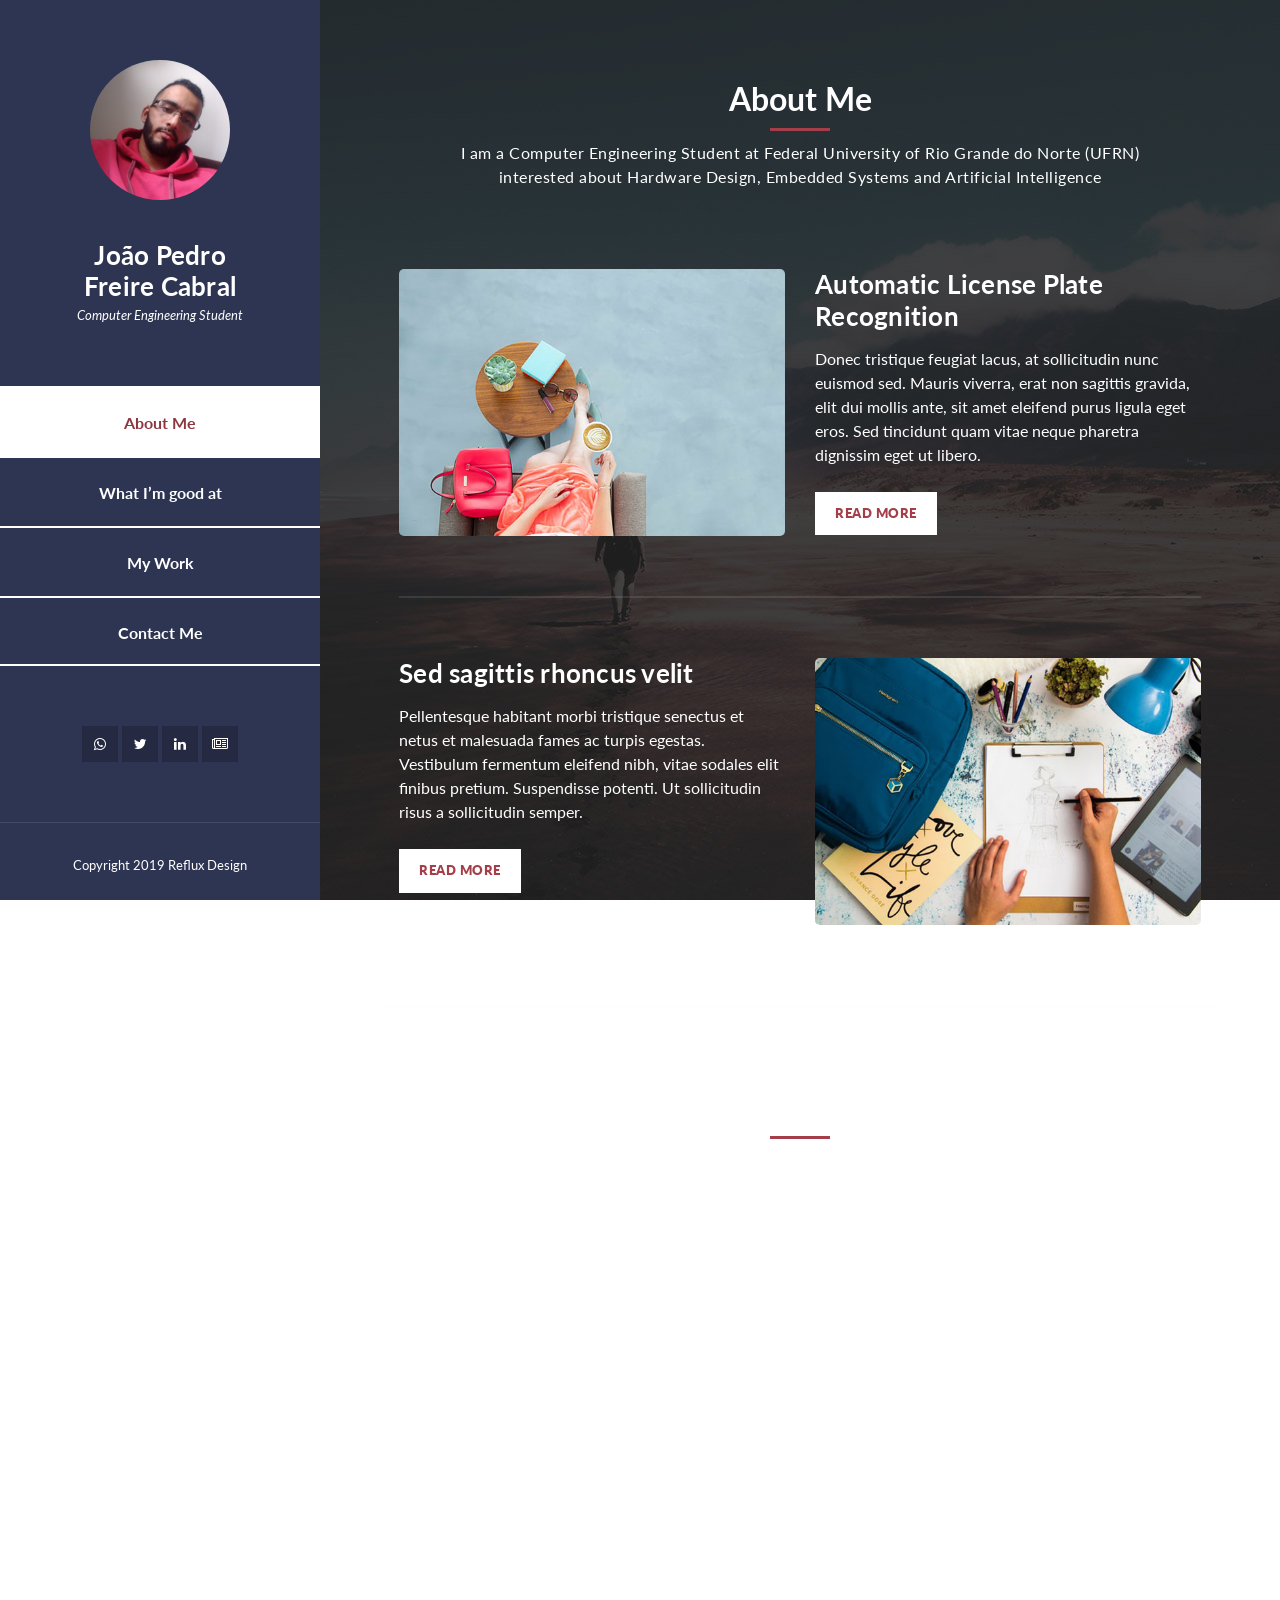
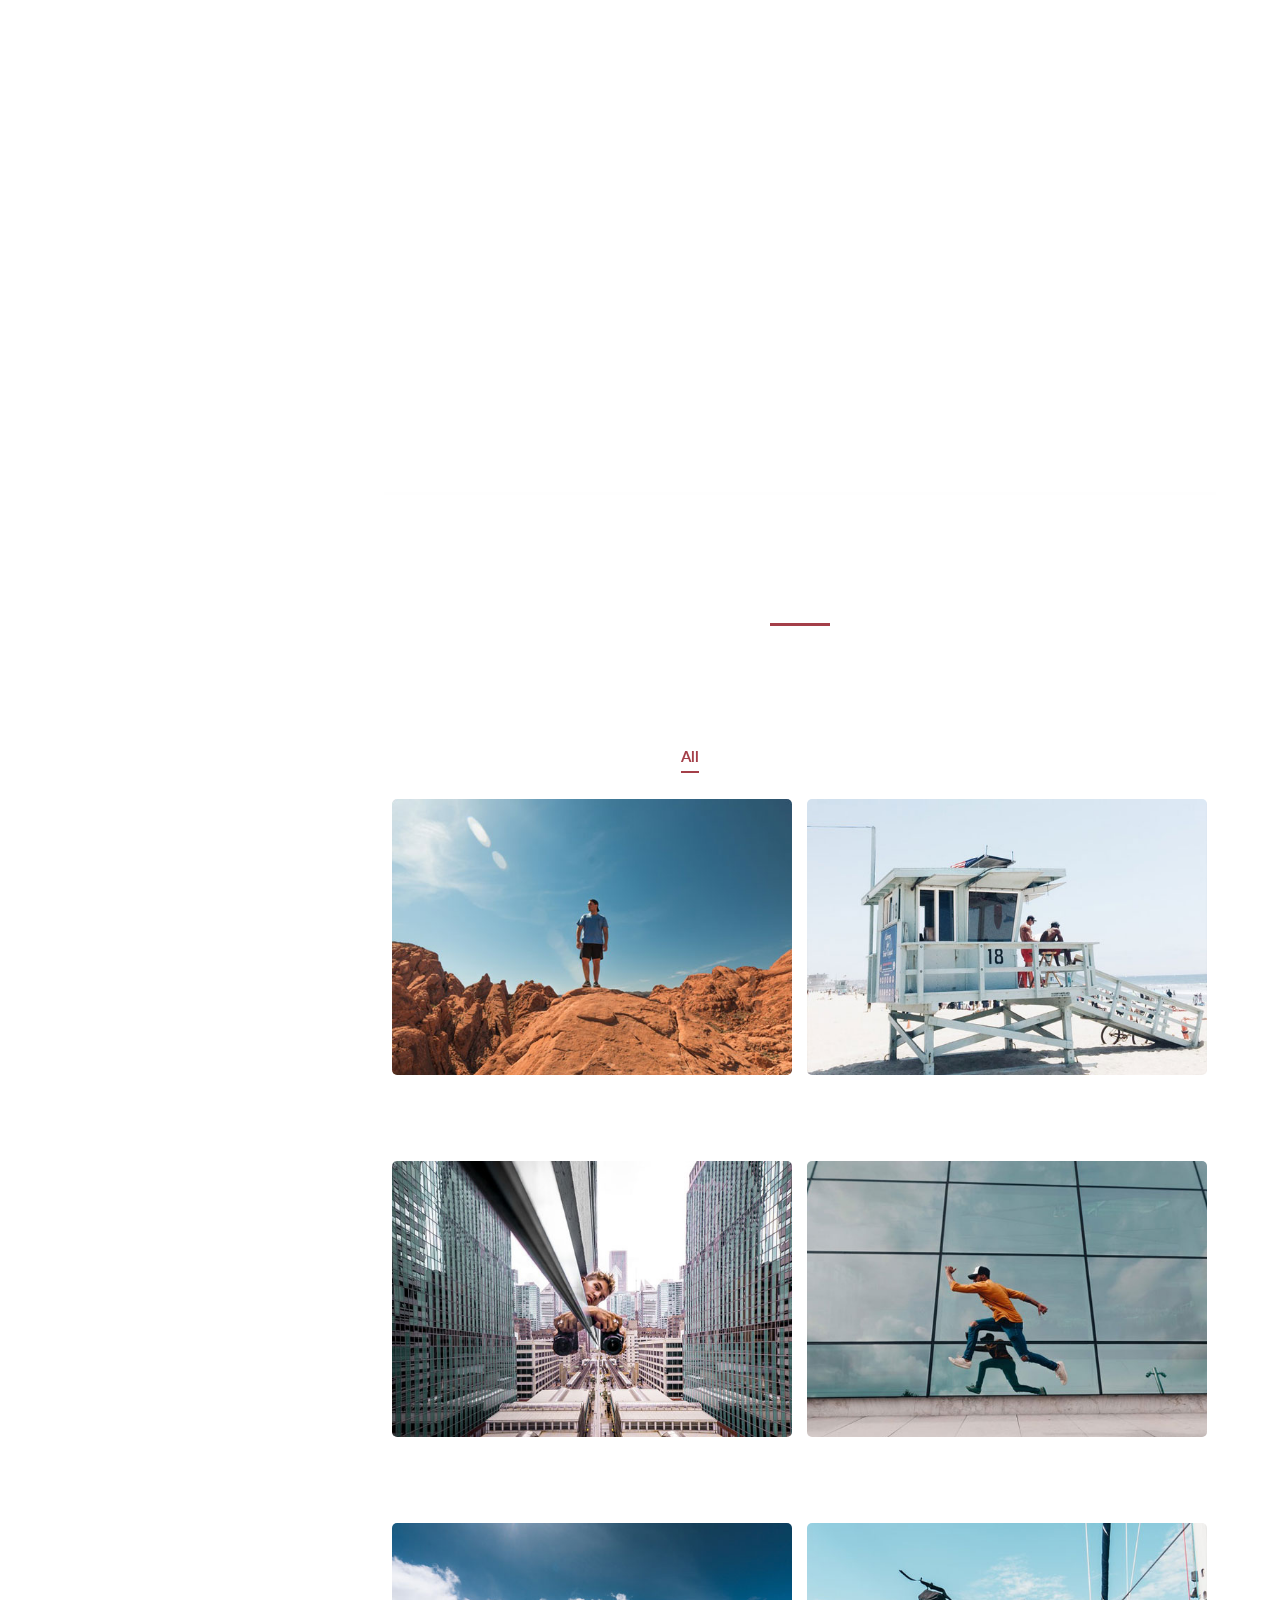
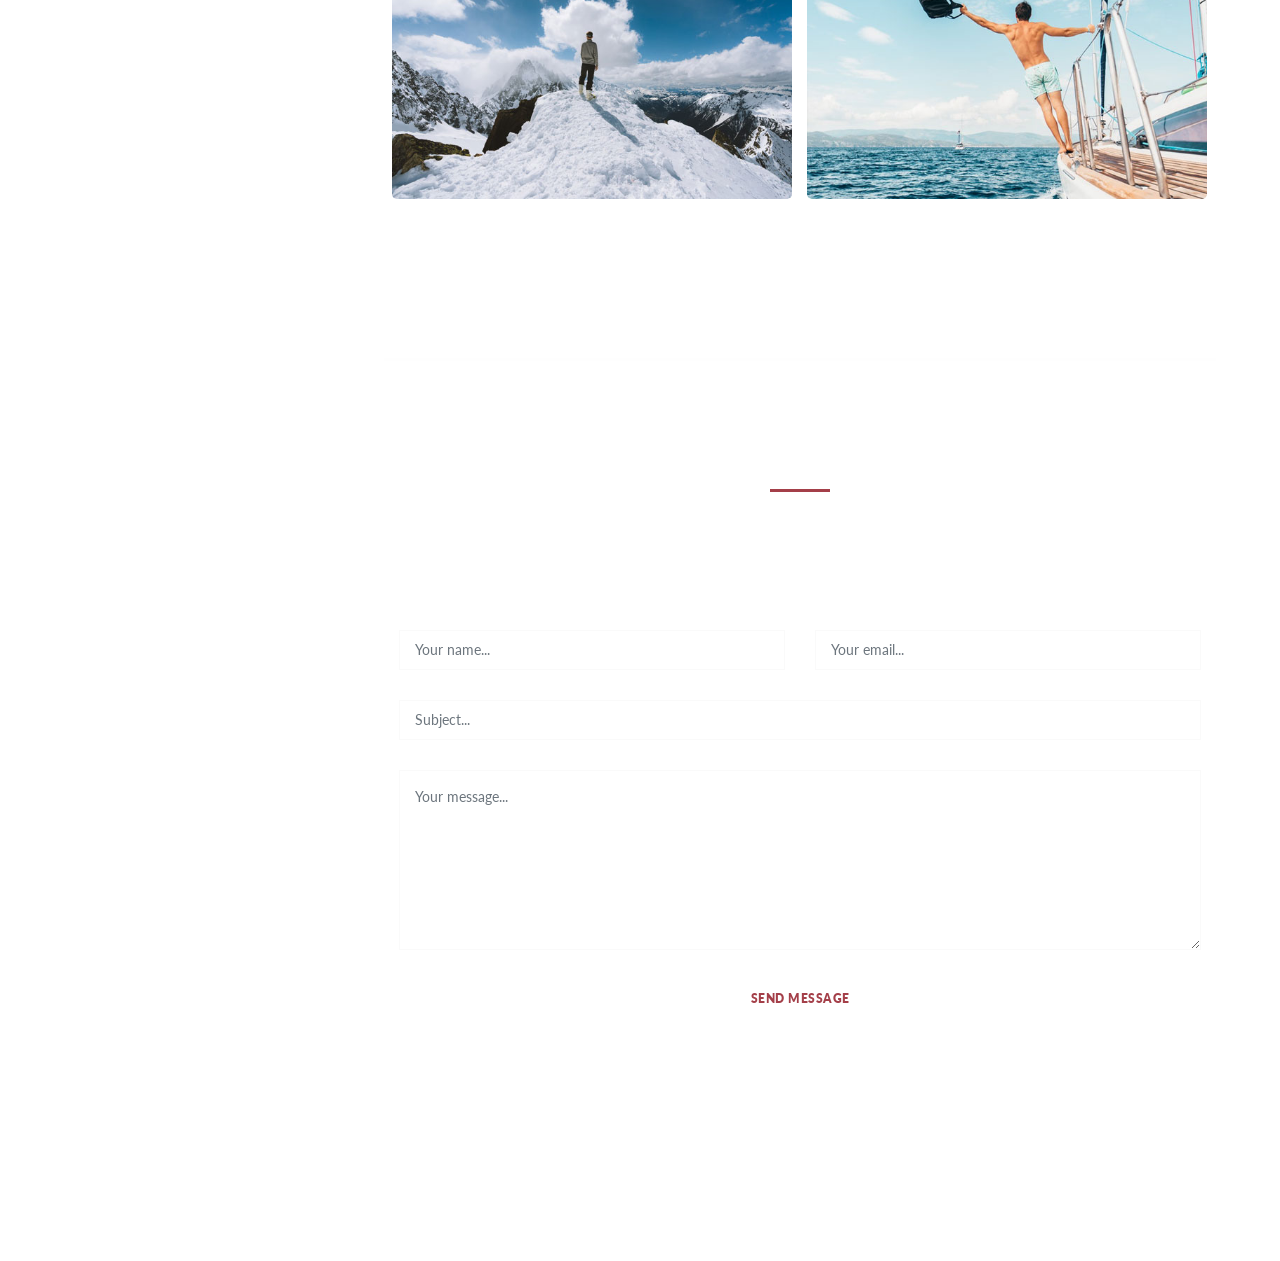
==== index.html @ 5910ac39 "delete an icon" ====
<!DOCTYPE html>
<html lang="en">
  <head>
    <meta charset="utf-8" />
    <meta
      name="viewport"
      content="width=device-width, initial-scale=1, shrink-to-fit=no"
    />
    <meta name="description" content="" />
    <meta name="author" content="" />
    <link
      href="https://fonts.googleapis.com/css?family=Lato:100,300,400,700,900"
      rel="stylesheet"
    />

    <title>Joao Pedro Freire Cabral</title>

<!--
Reflux Template
https://templatemo.com/tm-531-reflux
-->
    <!-- Bootstrap core CSS -->
    <link href="vendor/bootstrap/css/bootstrap.min.css" rel="stylesheet" />

    <!-- Additional CSS Files -->
    <link rel="stylesheet" href="assets/css/fontawesome.css" />
    <link rel="stylesheet" href="assets/css/templatemo-style.css" />
    <link rel="stylesheet" href="assets/css/owl.css" />
    <link rel="stylesheet" href="assets/css/lightbox.css" />
  </head>

  <body>
    <div id="page-wraper">
      <!-- Sidebar Menu -->
      <div class="responsive-nav">
        <i class="fa fa-bars" id="menu-toggle"></i>
        <div id="menu" class="menu">
          <i class="fa fa-times" id="menu-close"></i>
          <div class="container">
            <div class="image">
              <a href="#"><img src="assets/images/photo4960853223527262319.jpg" alt="" /></a>
            </div>
            <div class="author-content">
              <h4>João Pedro</h4>
              <h4>Freire Cabral</h4>
              <span>Computer Engineering Student</span>
            </div>
            <nav class="main-nav" role="navigation">
              <ul class="main-menu">
                <li><a href="#section1">About Me</a></li>
                <li><a href="#section2">What I’m good at</a></li>
                <li><a href="#section3">My Work</a></li>
                <li><a href="#section4">Contact Me</a></li>
              </ul>
            </nav>
            <div class="social-network">
              <ul class="soial-icons">
                <li>
                  <a href="https://wa.me/+5584987887871"><i class="fa fa-whatsapp" aria-hidden="true"></i></a>
                </li>
                <li>
                  <a href="#"><i class="fa fa-twitter"></i></a>
                </li>
                <li>
                  <a href="https://www.linkedin.com/in/jpfcabral/"><i class="fa fa-linkedin"></i></a>
                </li>
                <li>
                  <a href="#"><i class="fa fa-newspaper-o" aria-hidden="true"></i></a>
                </li>
              </ul>
            </div>
            <div class="copyright-text">
              <p>Copyright 2019 Reflux Design</p>
            </div>
          </div>
        </div>
      </div>

      <section class="section about-me" data-section="section1">
        <div class="container">
          <div class="section-heading">
            <h2>About Me</h2>
            <div class="line-dec"></div>
            <span
            >I am a Computer Engineering Student at Federal University of Rio Grande do Norte (UFRN) interested about Hardware Design,
            Embedded Systems and Artificial Intelligence</span
            >
          </div>
          <div class="left-image-post">
            <div class="row">
              <div class="col-md-6">
                <div class="left-image">
                  <img src="assets/images/left-image.jpg" alt="" />
                </div>
              </div>
              <div class="col-md-6">
                <div class="right-text">
                  <h4>Automatic License Plate Recognition</h4>
                  <p>
                    Donec tristique feugiat lacus, at sollicitudin nunc euismod
                    sed. Mauris viverra, erat non sagittis gravida, elit dui
                    mollis ante, sit amet eleifend purus ligula eget eros. Sed
                    tincidunt quam vitae neque pharetra dignissim eget ut
                    libero.
                  </p>
                  <div class="white-button">
                    <a href="#">Read More</a>
                  </div>
                </div>
              </div>
            </div>
          </div>
          <div class="right-image-post">
            <div class="row">
              <div class="col-md-6">
                <div class="left-text">
                  <h4>Sed sagittis rhoncus velit</h4>
                  <p>
                    Pellentesque habitant morbi tristique senectus et netus et
                    malesuada fames ac turpis egestas. Vestibulum fermentum
                    eleifend nibh, vitae sodales elit finibus pretium.
                    Suspendisse potenti. Ut sollicitudin risus a sollicitudin
                    semper.
                  </p>
                  <div class="white-button">
                    <a href="#">Read More</a>
                  </div>
                </div>
              </div>
              <div class="col-md-6">
                <div class="right-image">
                  <img src="assets/images/right-image.jpg" alt="" />
                </div>
              </div>
            </div>
          </div>
        </div>
      </section>

      <section class="section my-services" data-section="section2">
        <div class="container">
          <div class="section-heading">
            <h2>What I’m good at?</h2>
            <div class="line-dec"></div>
            <span
              >Curabitur leo felis, rutrum vitae varius eu, malesuada a tortor.
              Vestibulum congue leo et tellus aliquam, eu viverra nulla semper.
              Nullam eu faucibus diam. Donec eget massa ante.</span
            >
          </div>
          <div class="row">
            <div class="col-md-6">
              <div class="service-item">
                <div class="first-service-icon service-icon"></div>
                <h4>HTML5 &amp; CSS3</h4>
                <p>
                  Phasellus non convallis dolor. Integer tempor hendrerit arcu
                  at bibendum. Sed ac ante non metus vehicula congue quis eget
                  eros.
                </p>
              </div>
            </div>
            <div class="col-md-6">
              <div class="service-item">
                <div class="second-service-icon service-icon"></div>
                <h4>Creative Ideas</h4>
                <p>
                  Proin lacus massa, eleifend sed fermentum in, dignissim vel
                  metus. Nunc accumsan leo nec felis porttitor, ultricies
                  faucibus purus mollis.
                </p>
              </div>
            </div>
            <div class="col-md-6">
              <div class="service-item">
                <div class="third-service-icon service-icon"></div>
                <h4>Easy Customize</h4>
                <p>
                  Integer suscipit condimentum aliquet. Nam quis risus metus.
                  Nullam faucibus quam eget arcu pretium tincidunt. Nam libero
                  dui.
                </p>
              </div>
            </div>
            <div class="col-md-6">
              <div class="service-item">
                <div class="fourth-service-icon service-icon"></div>
                <h4>Admin Dashboard</h4>
                <p>
                  Vivamus et dui a massa venenatis fringilla. Proin lacus massa,
                  eleifend sed fermentum in, dignissim vel metus. Nunc accumsan
                  leo nec felis porttitor.
                </p>
              </div>
            </div>
          </div>
        </div>
      </section>

      <section class="section my-work" data-section="section3">
        <div class="container">
          <div class="section-heading">
            <h2>My Work</h2>
            <div class="line-dec"></div>
            <span
              >Aenean sollicitudin ex mauris, lobortis lobortis diam euismod sit
              amet. Duis ac elit vulputate, lobortis arcu quis, vehicula
              mauris.</span
            >
          </div>
          <div class="row">
            <div class="isotope-wrapper">
              <form class="isotope-toolbar">
                <label
                  ><input
                    type="radio"
                    data-type="*"
                    checked=""
                    name="isotope-filter"
                  />
                  <span>all</span></label
                >
                <label
                  ><input
                    type="radio"
                    data-type="people"
                    name="isotope-filter"
                  />
                  <span>people</span></label
                >
                <label
                  ><input
                    type="radio"
                    data-type="nature"
                    name="isotope-filter"
                  />
                  <span>nature</span></label
                >
                <label
                  ><input
                    type="radio"
                    data-type="animals"
                    name="isotope-filter"
                  />
                  <span>animals</span></label
                >
              </form>
              <div class="isotope-box">
                <div class="isotope-item" data-type="nature">
                  <figure class="snip1321">
                    <img
                      src="assets/images/portfolio-01.jpg"
                      alt="sq-sample26"
                    />
                    <figcaption>
                      <a
                        href="assets/images/portfolio-01.jpg"
                        data-lightbox="image-1"
                        data-title="Caption"
                        ><i class="fa fa-search"></i
                      ></a>
                      <h4>First Title</h4>
                      <span>free to use our template</span>
                    </figcaption>
                  </figure>
                </div>

                <div class="isotope-item" data-type="people">
                  <figure class="snip1321">
                    <img
                      src="assets/images/portfolio-02.jpg"
                      alt="sq-sample26"
                    />
                    <figcaption>
                      <a
                        href="assets/images/portfolio-02.jpg"
                        data-lightbox="image-1"
                        data-title="Caption"
                        ><i class="fa fa-search"></i
                      ></a>
                      <h4>Second Title</h4>
                      <span>please tell your friends</span>
                    </figcaption>
                  </figure>
                </div>

                <div class="isotope-item" data-type="animals">
                  <figure class="snip1321">
                    <img
                      src="assets/images/portfolio-03.jpg"
                      alt="sq-sample26"
                    />
                    <figcaption>
                      <a
                        href="assets/images/portfolio-03.jpg"
                        data-lightbox="image-1"
                        data-title="Caption"
                        ><i class="fa fa-search"></i
                      ></a>
                      <h4>Item Third</h4>
                      <span>customize anything</span>
                    </figcaption>
                  </figure>
                </div>

                <div class="isotope-item" data-type="people">
                  <figure class="snip1321">
                    <img
                      src="assets/images/portfolio-04.jpg"
                      alt="sq-sample26"
                    />
                    <figcaption>
                      <a
                        href="assets/images/portfolio-04.jpg"
                        data-lightbox="image-1"
                        data-title="Caption"
                        ><i class="fa fa-search"></i
                      ></a>
                      <h4>Item Fourth</h4>
                      <span>Re-distribution not allowed</span>
                    </figcaption>
                  </figure>
                </div>

                <div class="isotope-item" data-type="nature">
                  <figure class="snip1321">
                    <img
                      src="assets/images/portfolio-05.jpg"
                      alt="sq-sample26"
                    />
                    <figcaption>
                      <a
                        href="assets/images/portfolio-05.jpg"
                        data-lightbox="image-1"
                        data-title="Caption"
                        ><i class="fa fa-search"></i
                      ></a>
                      <h4>Fifth Awesome</h4>
                      <span>Ut sollicitudin risus</span>
                    </figcaption>
                  </figure>
                </div>

                <div class="isotope-item" data-type="animals">
                  <figure class="snip1321">
                    <img
                      src="assets/images/portfolio-06.jpg"
                      alt="sq-sample26"
                    />
                    <figcaption>
                      <a
                        href="assets/images/portfolio-06.jpg"
                        data-lightbox="image-1"
                        data-title="Caption"
                        ><i class="fa fa-search"></i
                      ></a>
                      <h4>Awesome Sixth</h4>
                      <span>Donec eget massa ante</span>
                    </figcaption>
                  </figure>
                </div>
              </div>
            </div>
          </div>
        </div>
      </section>

      <section class="section contact-me" data-section="section4">
        <div class="container">
          <div class="section-heading">
            <h2>Contact Me</h2>
            <div class="line-dec"></div>
            <span
              >Fusce eget nibh nec justo interdum condimentum. Morbi justo ex,
              efficitur at ante ac, tincidunt maximus ligula. Lorem ipsum dolor
              sit amet, consectetur adipiscing elit.</span
            >
          </div>
          <div class="row">
            <div class="right-content">
              <div class="container">
                <form id="contact" action="" method="post">
                  <div class="row">
                    <div class="col-md-6">
                      <fieldset>
                        <input
                          name="name"
                          type="text"
                          class="form-control"
                          id="name"
                          placeholder="Your name..."
                          required=""
                        />
                      </fieldset>
                    </div>
                    <div class="col-md-6">
                      <fieldset>
                        <input
                          name="email"
                          type="text"
                          class="form-control"
                          id="email"
                          placeholder="Your email..."
                          required=""
                        />
                      </fieldset>
                    </div>
                    <div class="col-md-12">
                      <fieldset>
                        <input
                          name="subject"
                          type="text"
                          class="form-control"
                          id="subject"
                          placeholder="Subject..."
                          required=""
                        />
                      </fieldset>
                    </div>
                    <div class="col-md-12">
                      <fieldset>
                        <textarea
                          name="message"
                          rows="6"
                          class="form-control"
                          id="message"
                          placeholder="Your message..."
                          required=""
                        ></textarea>
                      </fieldset>
                    </div>
                    <div class="col-md-12">
                      <fieldset>
                        <button type="submit" id="form-submit" class="button">
                          Send Message
                        </button>
                      </fieldset>
                    </div>
                  </div>
                </form>
              </div>
            </div>
          </div>
        </div>
      </section>
    </div>

    <!-- Scripts -->
    <!-- Bootstrap core JavaScript -->
    <script src="vendor/jquery/jquery.min.js"></script>
    <script src="vendor/bootstrap/js/bootstrap.bundle.min.js"></script>

    <script src="assets/js/isotope.min.js"></script>
    <script src="assets/js/owl-carousel.js"></script>
    <script src="assets/js/lightbox.js"></script>
    <script src="assets/js/custom.js"></script>
    <script>
      //according to loftblog tut
      $(".main-menu li:first").addClass("active");

      var showSection = function showSection(section, isAnimate) {
        var direction = section.replace(/#/, ""),
          reqSection = $(".section").filter(
            '[data-section="' + direction + '"]'
          ),
          reqSectionPos = reqSection.offset().top - 0;

        if (isAnimate) {
          $("body, html").animate(
            {
              scrollTop: reqSectionPos
            },
            800
          );
        } else {
          $("body, html").scrollTop(reqSectionPos);
        }
      };

      var checkSection = function checkSection() {
        $(".section").each(function() {
          var $this = $(this),
            topEdge = $this.offset().top - 80,
            bottomEdge = topEdge + $this.height(),
            wScroll = $(window).scrollTop();
          if (topEdge < wScroll && bottomEdge > wScroll) {
            var currentId = $this.data("section"),
              reqLink = $("a").filter("[href*=\\#" + currentId + "]");
            reqLink
              .closest("li")
              .addClass("active")
              .siblings()
              .removeClass("active");
          }
        });
      };

      $(".main-menu").on("click", "a", function(e) {
        e.preventDefault();
        showSection($(this).attr("href"), true);
      });

      $(window).scroll(function() {
        checkSection();
      });
    </script>
  </body>
</html>
---- assets/css/templatemo-style.css ----
/*

Reflux Template

https://templatemo.com/tm-531-reflux

*/

@import url(fontawesome.css);
@import url("https://fonts.googleapis.com/css?family=Lato:100,300,400,700,900");
body {
    font-family: 'Lato', sans-serif;
}

#page-wraper {
    background: url(../images/page-bg.jpg) no-repeat center center fixed;
    -webkit-background-size: cover;
    -moz-background-size: cover;
    -o-background-size: cover;
    background-size: cover;
    width: 100%;
}


/* Basic */

body {
    overflow-x: hidden;
}

input,
select,
textarea {
    outline: none;
}

a,
a:hover {
    text-decoration: none;
}

p {
    font-size: 16px;
    line-height: 24px;
    color: #fff;
}

h4 {
    font-size: 26px;
    font-weight: 700;
    color: #fff;
    letter-spacing: 0.25px;
}

img {
    width: 100%;
    overflow: hidden;
}

ul {
    padding: 0;
    margin: 0;
    list-style: none;
}

ul li {
    display: inline-block;
}

html {
    -webkit-box-sizing: border-box;
    -moz-box-sizing: border-box;
    box-sizing: border-box;
}

*,
*:before,
*:after {
    -webkit-box-sizing: inherit;
    -moz-box-sizing: inherit;
    box-sizing: inherit;
}

.clearfix {
    zoom: 1;
}

.clearfix:before,
.clearfix:after {
    content: "";
    display: table;
}

.clearfix:after {
    clear: both;
}

.container {
    margin: 0 auto;
}

.main-nav {
    text-align: center;
}

.main-nav li:last-child a {
    border-bottom: 2px solid #fff;
}

.main-nav li {
    display: block;
}

.main-nav li a {
    height: 70px;
    line-height: 70px;
    display: inline-block;
    font-size: 16px;
    font-weight: 700;
    color: #fff;
    width: 100%;
    transition: all 0.5s;
    border-top: 2px solid #fff;
}

.main-nav li:hover a,
.main-nav li.active a {
    background: #fff;
    color: #8c363e;
}

/* Sidebar Menu */

.menu .image {
    margin-top: 60px;
}

.menu .image img {
    width: 140px;
    height: 140px;
    border-radius: 50%;
    text-align: center;
}

.menu .author-content {
    margin: 40px 0px 60px 0px;
}

.menu .author-content h4 {
    margin-bottom: 0px;
}

.menu .author-content span {
    font-size: 13px;
    font-style: italic;
    color: #fff;
}

.menu .social-network {
    margin-top: 60px;
}

.menu .social-network ul li {
    margin: 0 3px;
}

.menu .social-network ul li a {
    width: 40px;
    height: 40px;
    display: inline-block;
    text-align: center;
    line-height: 40px;
    background-color: rgba(0, 0, 0, 0.2);
    color: #fff;
    font-size: 14px;
    transition: all 0.5s;
}

.menu .social-network ul li a:hover {
    background-color: #fff;
    color: #a43f49;
}

.menu .copyright-text {
    position: relative;
    margin-top: 60px;
}

.menu .copyright-text p {
    border-top: 1px solid rgba(250, 250, 250, 0.1);
    display: inline-block;
    width: 100%;
    padding-left: 30px;
    padding-right: 30px;
    padding-top: 30px;
    font-size: 13px;
}

.menu:before,
.menu:after {
    content: "";
    display: table;
}

.menu:after {
    clear: both;
}

.menu a {
    text-decoration: none;
    color: inherit;
}

.menu {
    text-align: center;
}

.menu::-webkit-scrollbar {
    display: none;
}

.menu {
    left: 10%;
  -webkit-transition: -webkit-transform 233ms cubic-bezier(0, 0, 0.21, 1);
  -webkit-overflow-scrolling: touch;
  background-color: #2e3552;
  box-sizing: border-box;
  height: 100vh;  
  max-height: 100vh !important;
  max-width: 80vw !important;
  min-width: 45px !important;
  outline: none;
  overflow-x: hidden !important;
  overflow-y: auto !important;
  padding: 0;
  position: fixed !important;
  top: calc(0px);  
  width: 20%;
  will-change: transform;
  z-index: 9999 !important;
}

.menu-toggle {
  color: #fff;
  cursor: pointer;
  font-size: 25px;
  position: fixed;
  right: 25px;
  top: 25px;
}

#menu-toggle {
    z-index: 999;
    cursor: pointer;
    position: fixed;
    top: 0;
    left: 0;
    color: #a43f49;
    background-color: #fff;
    width: 60px;
    height: 60px;
    text-align: center;
    display: inline-block;
    line-height: 60px;
}

.menu-close {
  cursor: pointer;
}

#menu-close {
    cursor: pointer;
    text-align: right;
    color: #a43f49;
    background-color: #fff;
    width: 100%;
    height: 60px;
    text-align: center;
    display: inline-block;
    line-height: 60px;
}


/* Section */

.section {
    color: #fff;
    width: 55%;
    right: 10%;
    left: 35%;
    position: relative;
    min-height: 100vh;
    padding-bottom: 80px;
    border-bottom: 3px solid rgba(250, 250, 250, 0.25);
}

.section-heading {
    text-align: center;
    padding: 80px 45px;
}

.section-heading h2 {
    font-size: 32px;
    font-weight: 700;
    color: #fff;
}

.section-heading .line-dec {
    width: 60px;
    height: 3px;
    background-color: #a43f49;
    margin: 10px auto;
}

.section-heading span {
    margin-top: 5px;
    font-size: 16px;
    color: #fff;
    letter-spacing: 0.5px;
}


/* Buttons */

.white-button a {
    display: inline-block;
    padding: 12px 20px;
    background-color: #fff;
    color: #a43f49;
    font-size: 13px;
    font-weight: 800;
    letter-spacing: 0.5px;
    text-transform: uppercase;
    transition: all 0.5s;
}

.white-button a:hover {
    background-color: #a43f49;
    color: #fff;
}

button {
    display: inline-block;
    padding: 10px 20px;
    background-color: #fff;
    color: #a43f49;
    font-size: 12px;
    font-weight: 800;
    letter-spacing: 0.5px;
    text-transform: uppercase;
    transition: all 0.5s;
    border: none;
    outline: none;
    cursor: pointer;
}

button:hover {
    outline: none;
    background-color: #a43f49;
    color: #fff;
}


/* Left & Right Post */

.right-image-post {
    margin-top: 60px;
    padding-top: 60px;
    border-top: 2px solid rgba(250, 250, 250, 0.1);
}

.left-image img,
.right-image img {
    border-radius: 5px;
}

.right-image-post h4,
.left-image-post h4 {
    margin-top: 30px;
}

.right-image-post p,
.left-image-post p {
    margin-top: 20px;
}

.right-image-post .white-button,
.left-image-post .white-button {
    margin-top: 30px;
}


/* Services */

.my-services .col-md-6 {
    padding-left: 5px;
    padding-right: 5px;
}

.service-item {
    margin-bottom: 10px;
    padding: 50px;
    background-color: rgba(250, 250, 250, 0.1);
    transition: all 0.5s;
}

.service-item h4 {
    transition: all 0.5s;
}

.service-item p {
    transition: all 0.5s;
}

.service-item:hover {
    background-color: rgba(250, 250, 250, 1);
}

.service-item:hover h4 {
    color: #1e1e1e;
}

.service-item:hover p {
    color: #4a4a4a;
}

.service-item .service-icon {
    width: 70px;
    height: 70px;
    display: inline-block;
    margin-bottom: 30px;
    background-size: cover;
    background-repeat: no-repeat;
    transition: all 0.5s;
}

.service-item .first-service-icon {
    background-image: url(../images/first-white-icon.png);
}

.service-item:hover .first-service-icon {
    background-image: url(../images/first-main-icon.png);
}

.service-item .second-service-icon {
    background-image: url(../images/second-white-icon.png);
}

.service-item:hover .second-service-icon {
    background-image: url(../images/second-main-icon.png);
}

.service-item .third-service-icon {
    background-image: url(../images/third-white-icon.png);
}

.service-item:hover .third-service-icon {
    background-image: url(../images/third-main-icon.png);
}

.service-item .fourth-service-icon {
    background-image: url(../images/fourth-white-icon.png);
}

.service-item:hover .fourth-service-icon {
    background-image: url(../images/fourth-main-icon.png);
}


/* My Work */

section.my-work .section-heading {
    text-align: center;
    padding: 80px 45px 50px 45px;
}

.isotope-wrapper {
    position: relative;
    width: 100%;
    margin: auto;
}

.isotope-toolbar input[type="radio"] {
    display: none;
}

.isotope-toolbar span {
    text-transform: capitalize;
    display: inline-block;
    margin-right: 15px;
    padding-bottom: 3px;
    font-size: 15px;
    font-weight: 700;
    border-bottom: 2px solid transparent;
    transform: ease-in-out 0.5s;
    cursor: pointer;
}

.isotope-toolbar input[type="radio"]:checked + span {
    color: #a43f49;
    border-bottom: 2px solid #a43f49;
}

.isotope-box {
    position: relative;
    width: 100%;
}

.isotope-toolbar {
    text-align: center;
    margin: 10px;
}

.isotope-toolbar p {
    border-top: 1px solid #fff;
    padding-top: 15px;
}

.isotope-toolbar a {
    color: #fff;
}

.isotope-item {
    position: relative;
    width: 48%;
    margin: 1%;
    border-bottom: 2px solid rgba(250,250,250,0.1);
    padding-bottom: 30px;
    margin-bottom: 30px;
}

.isotope-item img {
    top: 0;
    left: 0;
    width: 100%;
    height: 100%;
    border-radius: 5px;
}

.lazyload {
    background: #f7f7f7;
}

.lazyloading {
    background: #f7f7f7 url(//afarkas.github.io/lazysizes/assets/imgs/loader.gif) no-repeat center;
    min-height: 60px;
}

figure.snip1321 {
  overflow: hidden;
  text-align: center;
  -webkit-perspective: 50em;
  perspective: 50em;
}
figure.snip1321 * {
  -webkit-box-sizing: padding-box;
  box-sizing: padding-box;
  -webkit-transition: all 0.2s ease-out;
  transition: all 0.2s ease-out;
}
figure.snip1321 figcaption {
  top: 50%;
  left: 20px;
  right: 20px;
  position: absolute;
  opacity: 0;
  z-index: 1;
}
figure.snip1321 h4 {
    margin-top: 15px;
  margin-bottom: 5px;
  color: #232323;
}
figure.snip1321 span {
    font-size: 14px;
    font-style: italic;
    display: block;
    color: #7a7a7a;
}
figure.snip1321 i {
  position: relative!important;
  font-size: 18px;
  background-color: #a43f49;
  width: 40px;
  height: 40px;
  display: inline-block;
  text-align: center;
  line-height: 40px;
  border-radius: 5px;
  color: #fff;
}
figure.snip1321:after {
  background-color: #ffffff;
  position: absolute;
  content: "";
  display: block;
  top: 20px;
  left: 20px;
  right: 20px;
  bottom: 20px;
  -webkit-transition: all 0.4s ease-in-out;
  transition: all 0.4s ease-in-out;
  -webkit-transform: rotateX(-90deg);
  transform: rotateX(-90deg);
  -webkit-transform-origin: 50% 50%;
  -ms-transform-origin: 50% 50%;
  transform-origin: 50% 50%;
  opacity: 0;
}
figure.snip1321 a {
  left: 0;
  right: 0;
  top: 0;
  bottom: 0;
  z-index: 1;
}
figure.snip1321:hover figcaption,
figure.snip1321.hover figcaption {
  -webkit-transform: translateY(-50%);
  transform: translateY(-50%);
  opacity: 1;
  -webkit-transition-delay: 0.2s;
  transition-delay: 0.2s;
}
figure.snip1321:hover:after,
figure.snip1321.hover:after {
  -webkit-transform: rotateX(0);
  transform: rotateX(0);
  opacity: 0.9;
}


/* Contact Me */

section.contact-me {
    border-bottom: none;
}

#contact input {
    background-color: rgba(250,250,250,0.1);
    border: 1px solid rgba(250,250,250,1);
    border-radius: 0px;
    margin-bottom: 30px;
    color: #fff;
    font-size: 14px;
    height: 40px;
    line-height: 40px;
    width: 100%;
    padding-left: 15px;
}

#contact input:focus {
    outline: none;
    box-shadow: none;
}

#contact textarea {
    background-color: rgba(250,250,250,0.1);
    border: 1px solid rgba(250,250,250,1);
    border-radius: 0px;
    margin-bottom: 30px;
    color: #fff;
    font-size: 14px;
    height: 180px;
    max-height: 220px;
    line-height: 40px;
    width: 100%;
    padding-left: 15px;
}

#contact textarea:focus {
    outline: none;
    box-shadow: none;
}

#contact {
    text-align: center;
}

@media screen and (max-width: 1680px) {
    .menu {
        left: 5%;
    }

    .section {
        color: #fff;
        width: 65%;
        right: 5%;
        left: 30%;
    }
}

@media screen and (max-width: 1680px) and (min-width: 846px) { 
    .menu .social-network ul li a {
        width: 36px;
        height: 36px;
        line-height: 36px;
    }

    .menu .social-network ul li {
        margin: 0;
    }

    .menu .image {
        margin-top: 60px;
    }
}

@media screen and (max-width: 1280px) {
    .menu {
        left: 0%;
    }

    .right-image-post h4,
    .left-image-post h4 {
        margin-top: 0px;
    }

    .right-image-post p,
    .left-image-post p {
        margin-top: 15px;
    }

    .right-image-post .white-button,
    .left-image-post .white-button {
        margin-top: 25px;
    }

}

.menu .container {
    padding-left: 0;
    padding-right: 0;
}

@media screen and (max-width: 1280px) and (min-width: 846px) {
    .menu {
        width: 25%;
    }
}

#menu-toggle,
#menu-close {
    display: none;
}  

@media screen and (max-width: 845px) {        
    #menu-toggle,
    #menu-close {
        display: inline-block;
    }    

    .menu {        
        width: 320px;
        -webkit-transform: translateX(-100%) !important;
        transform: translateX(-100%) !important;
        transition: -webkit-transform 233ms cubic-bezier(0, 0, 0.21, 1);
        transition: transform 233ms cubic-bezier(0, 0, 0.21, 1);
        transition: transform 233ms cubic-bezier(0, 0, 0.21, 1), -webkit-transform 233ms cubic-bezier(0, 0, 0.21, 1);
    }

    .menu .image {
        margin-top: 40px;        
    }

    .menu .image img {
        width: 120px;
        height: 120px;
    }

    .menu .author-content {
        margin: 20px 0px 40px 0px;
    }

    .menu .container {
        padding-left: 15px;
        padding-right: 15px;
    }

    .menu.open {
        display: inline-block;
        -webkit-transform: translateX(0) !important;
                transform: translateX(0) !important;
    }

    .responsive-nav {
        display: inline-block;
    }
    .section {
        width: 94%;
        right: 3%;
        left: 3%;
    }
    .isotope-item {
        width: 94%;
        margin: 3%;
    }
    .left-image-post img {
        margin-bottom: 30px;
    }
    .right-image-post img {
        margin-top: 30px;
    }
    .isotope-item {
        border-bottom: none;
        text-align: center;
    }
    .isotope-toolbar {
        margin-bottom: 20px;
    }
}
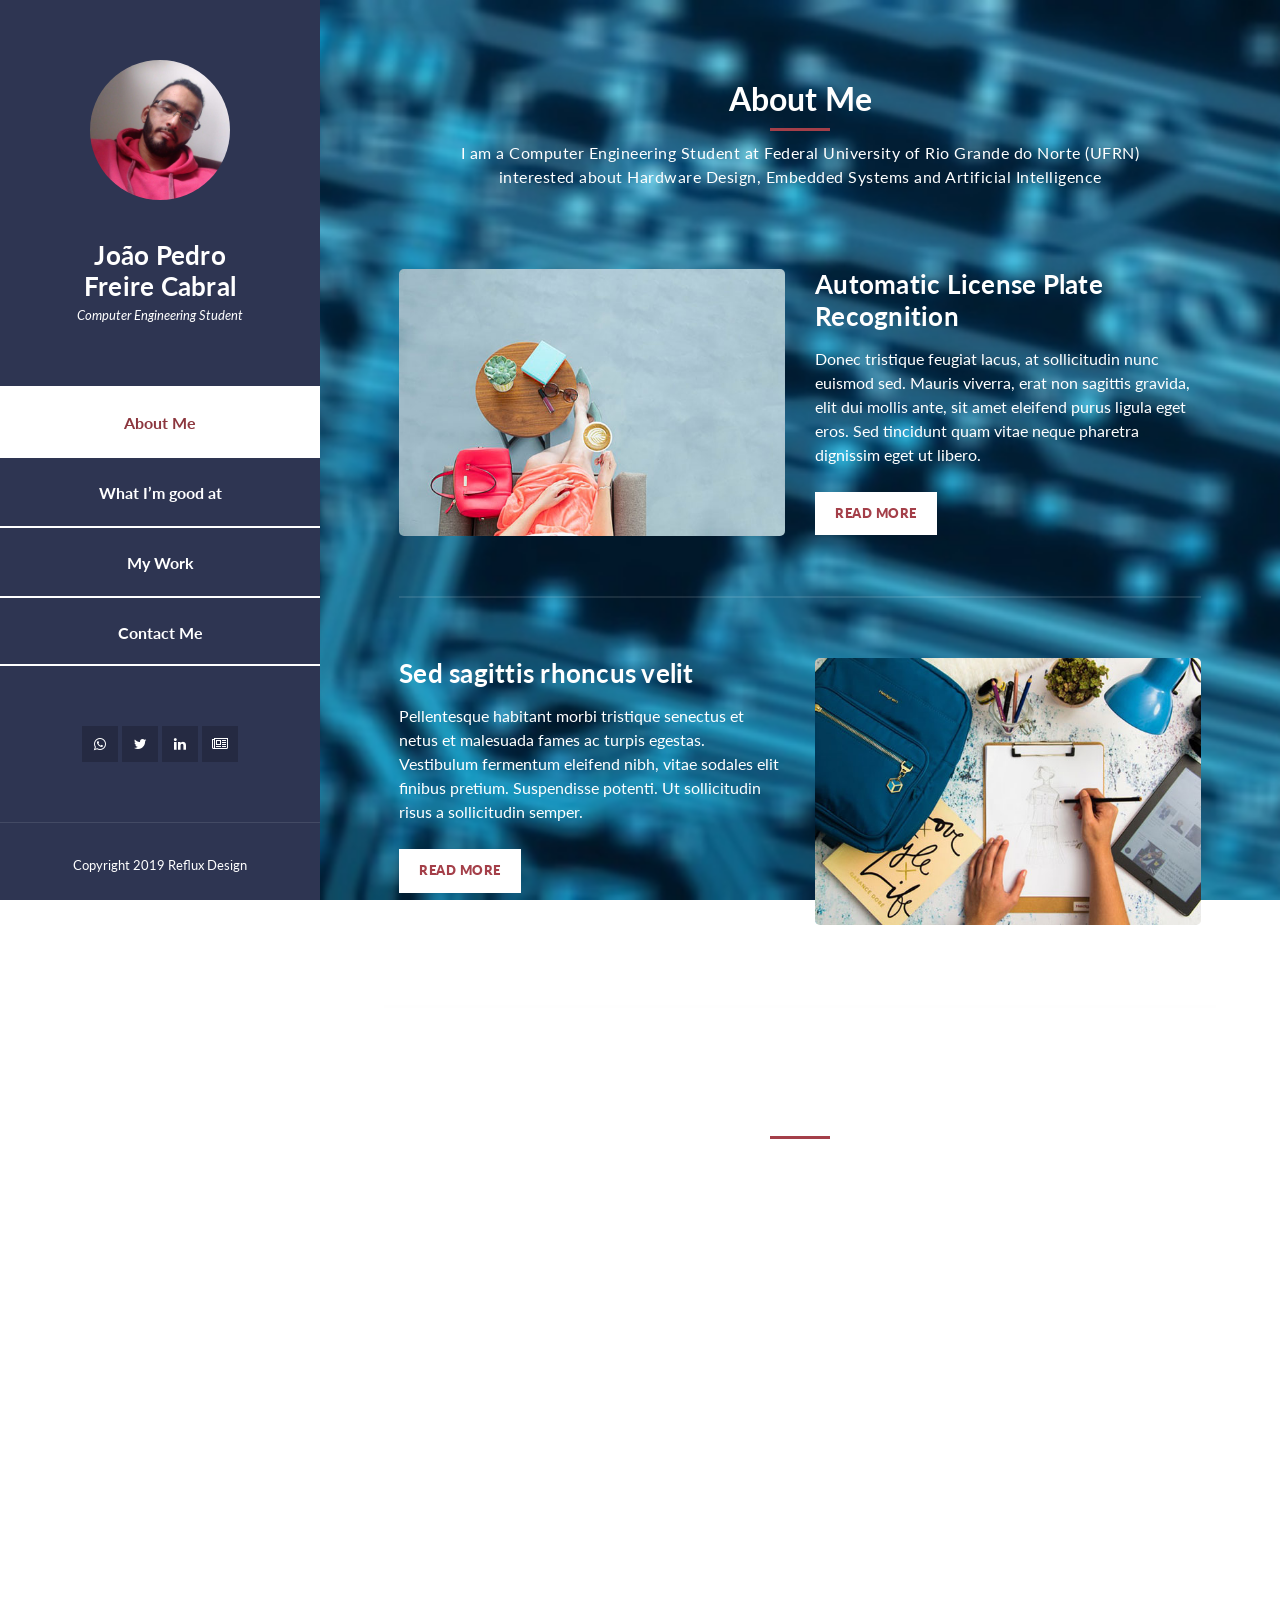
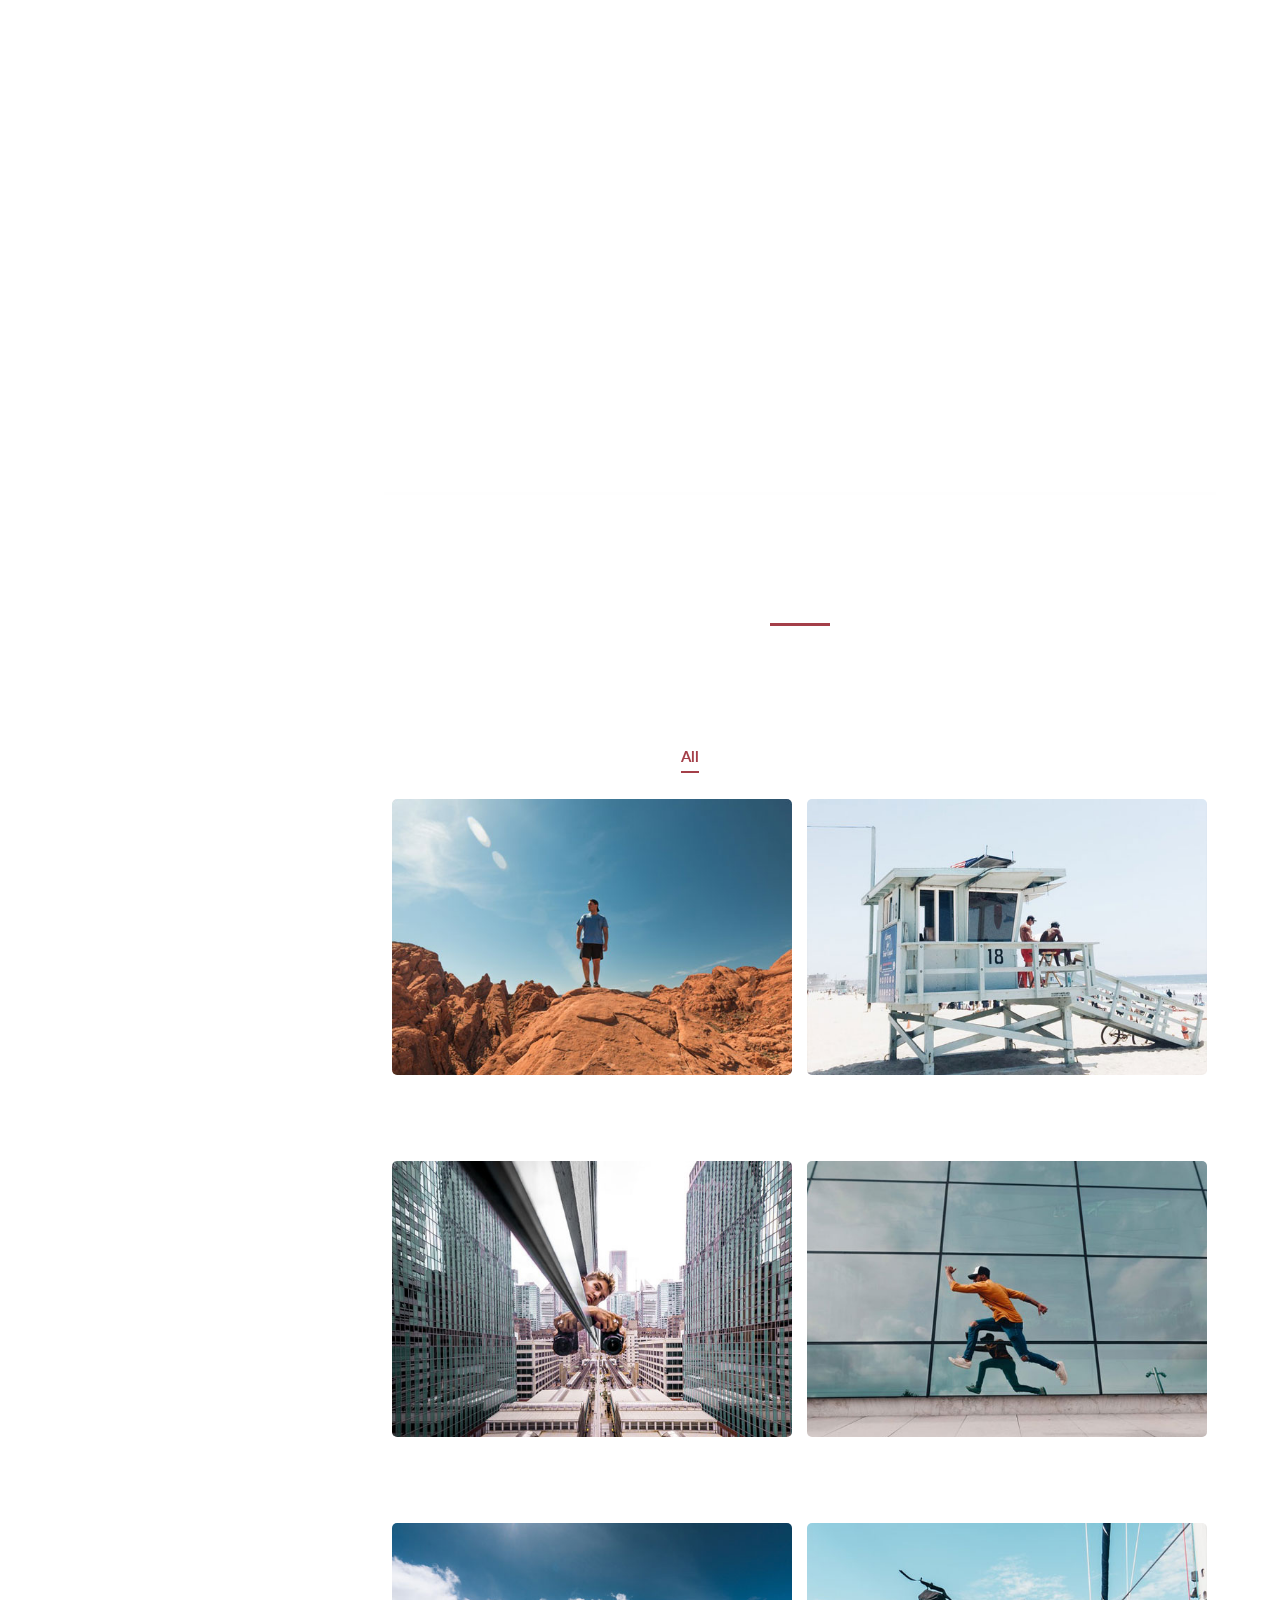
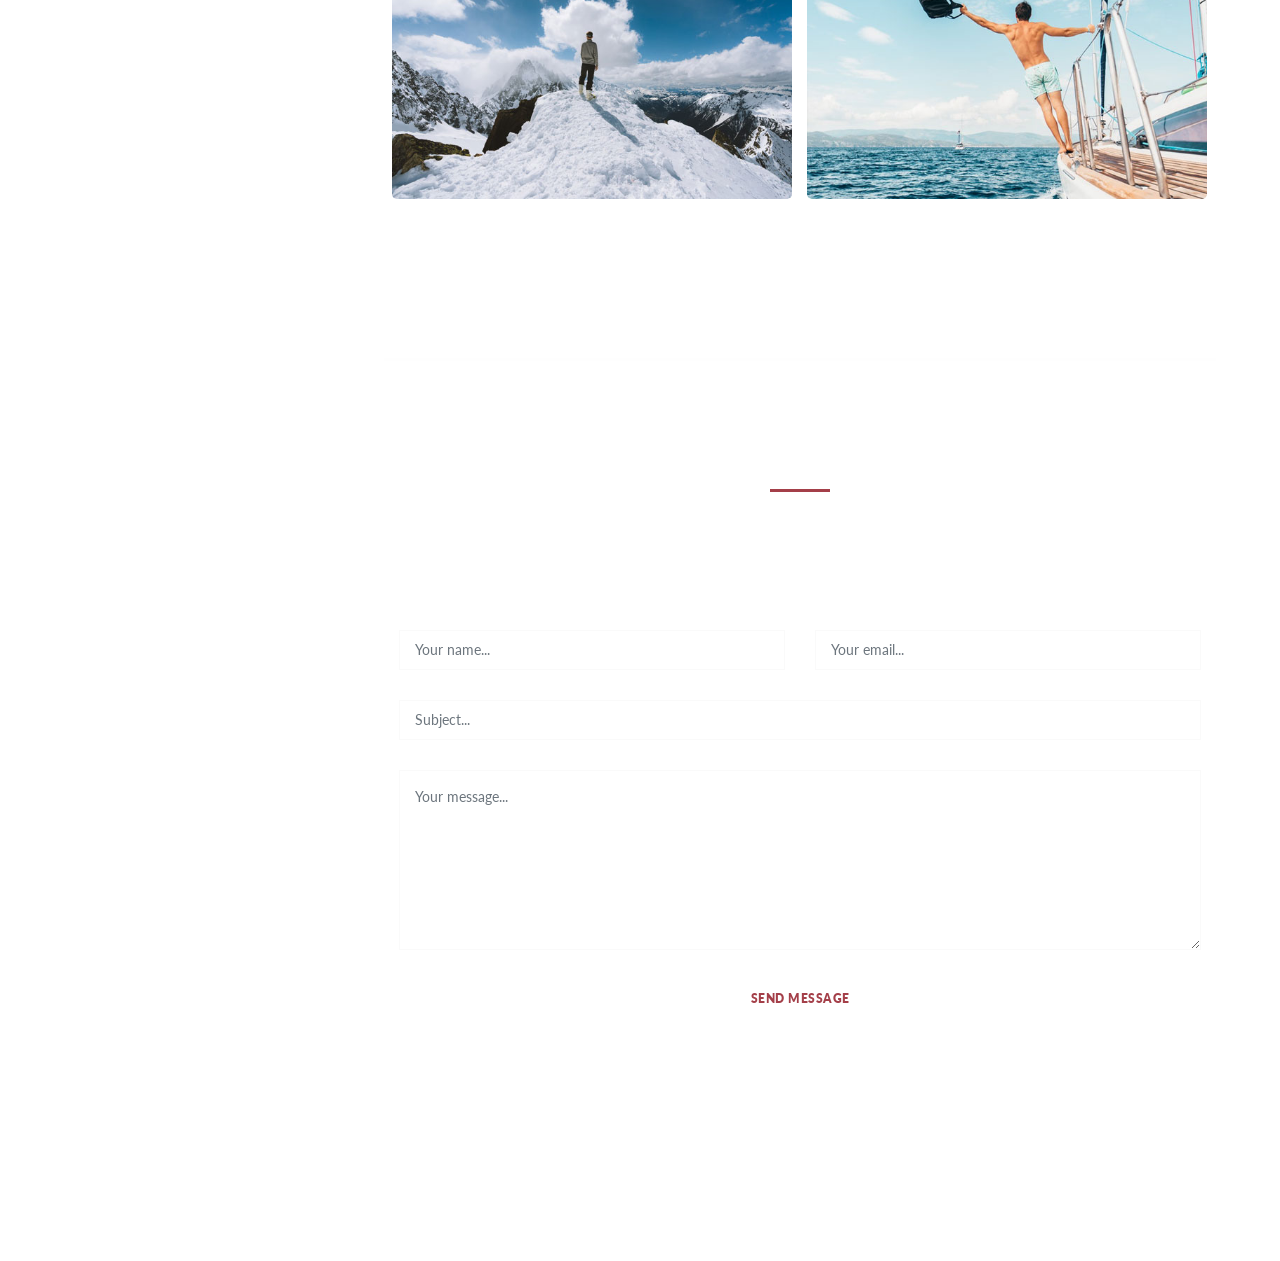
==== commit e8a7b4f0: "add lattes link" ====
--- a/index.html
+++ b/index.html
@@ -65,7 +65,7 @@
                   <a href="https://www.linkedin.com/in/jpfcabral/"><i class="fa fa-linkedin"></i></a>
                 </li>
                 <li>
-                  <a href="#"><i class="fa fa-newspaper-o" aria-hidden="true"></i></a>
+                  <a href="http://lattes.cnpq.br/5114572069606433"><i class="fa fa-newspaper-o" aria-hidden="true"></i></a>
                 </li>
               </ul>
             </div>
--- a/assets/css/templatemo-style.css
+++ b/assets/css/templatemo-style.css
@@ -13,7 +13,7 @@
 }
 
 #page-wraper {
-    background: url(../images/page-bg.jpg) no-repeat center center fixed;
+    background: url(../images/background10.jpg) no-repeat center center fixed;
     -webkit-background-size: cover;
     -moz-background-size: cover;
     -o-background-size: cover;
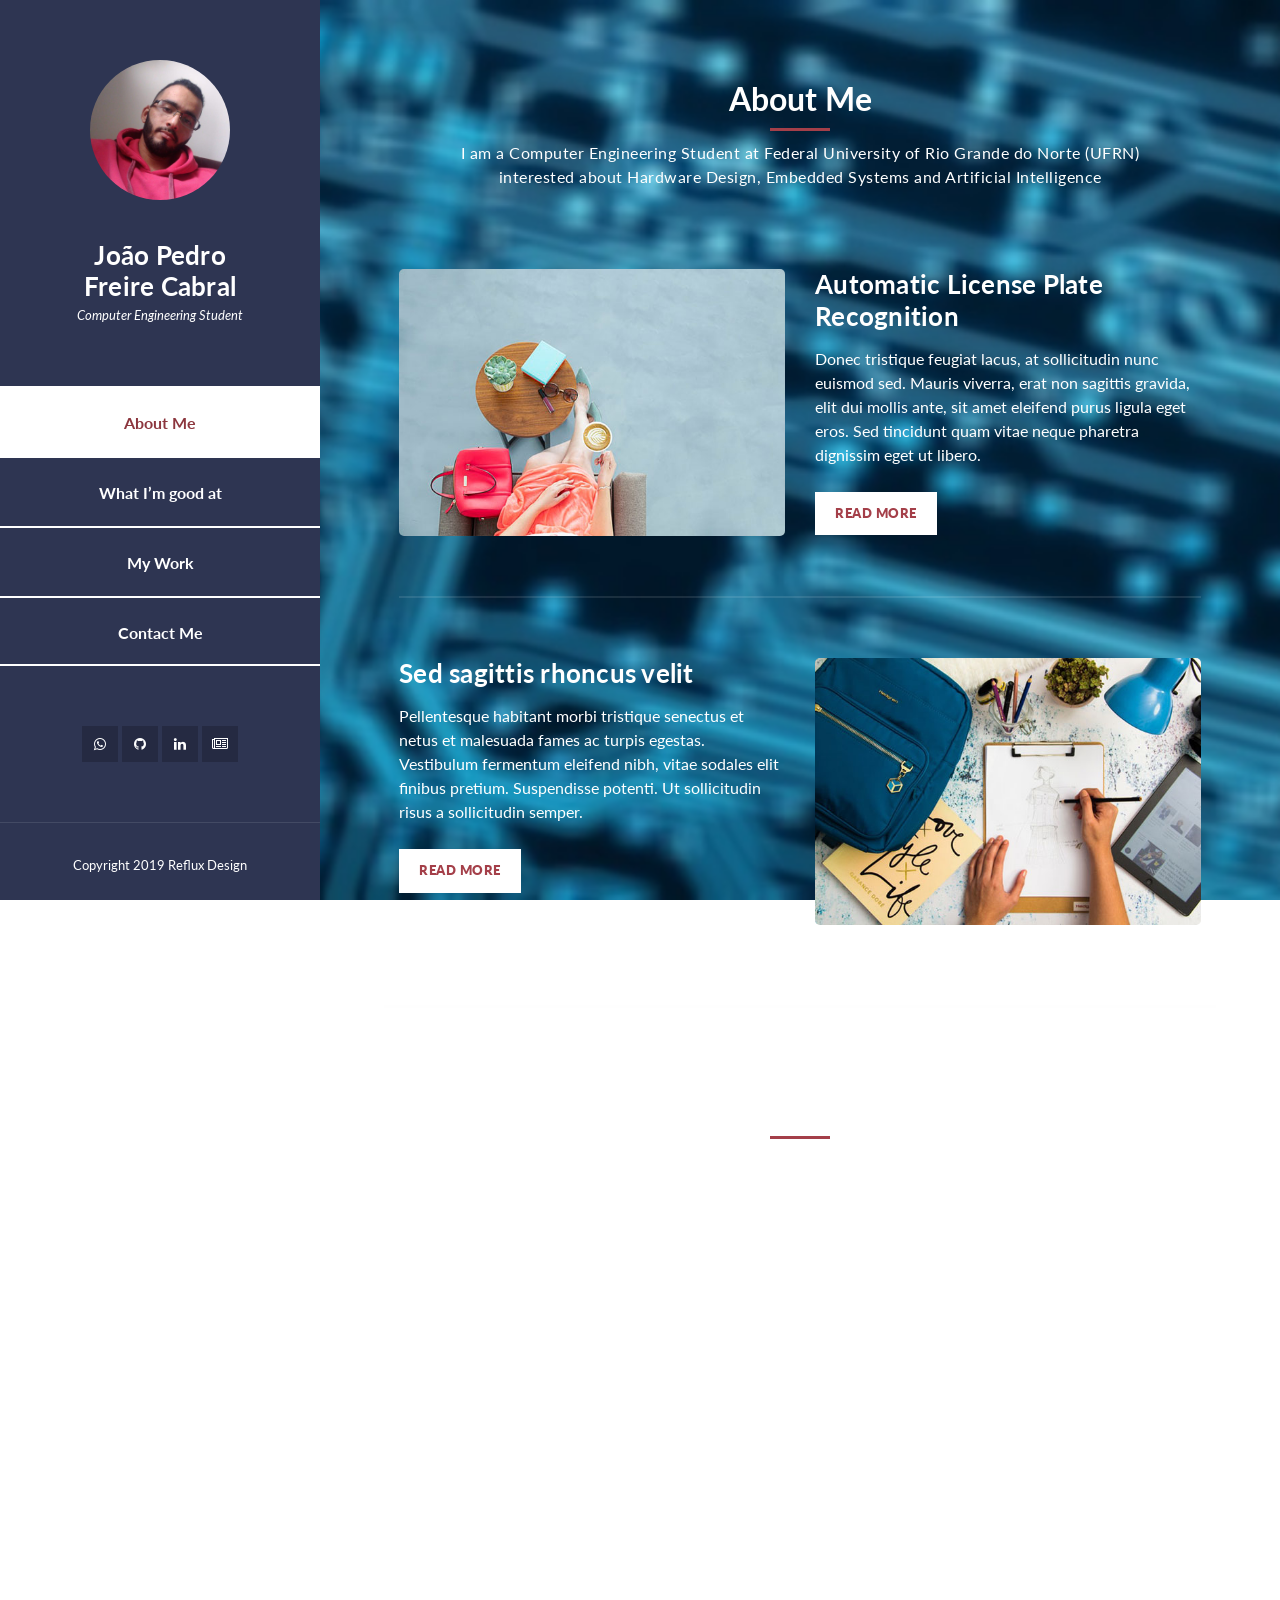
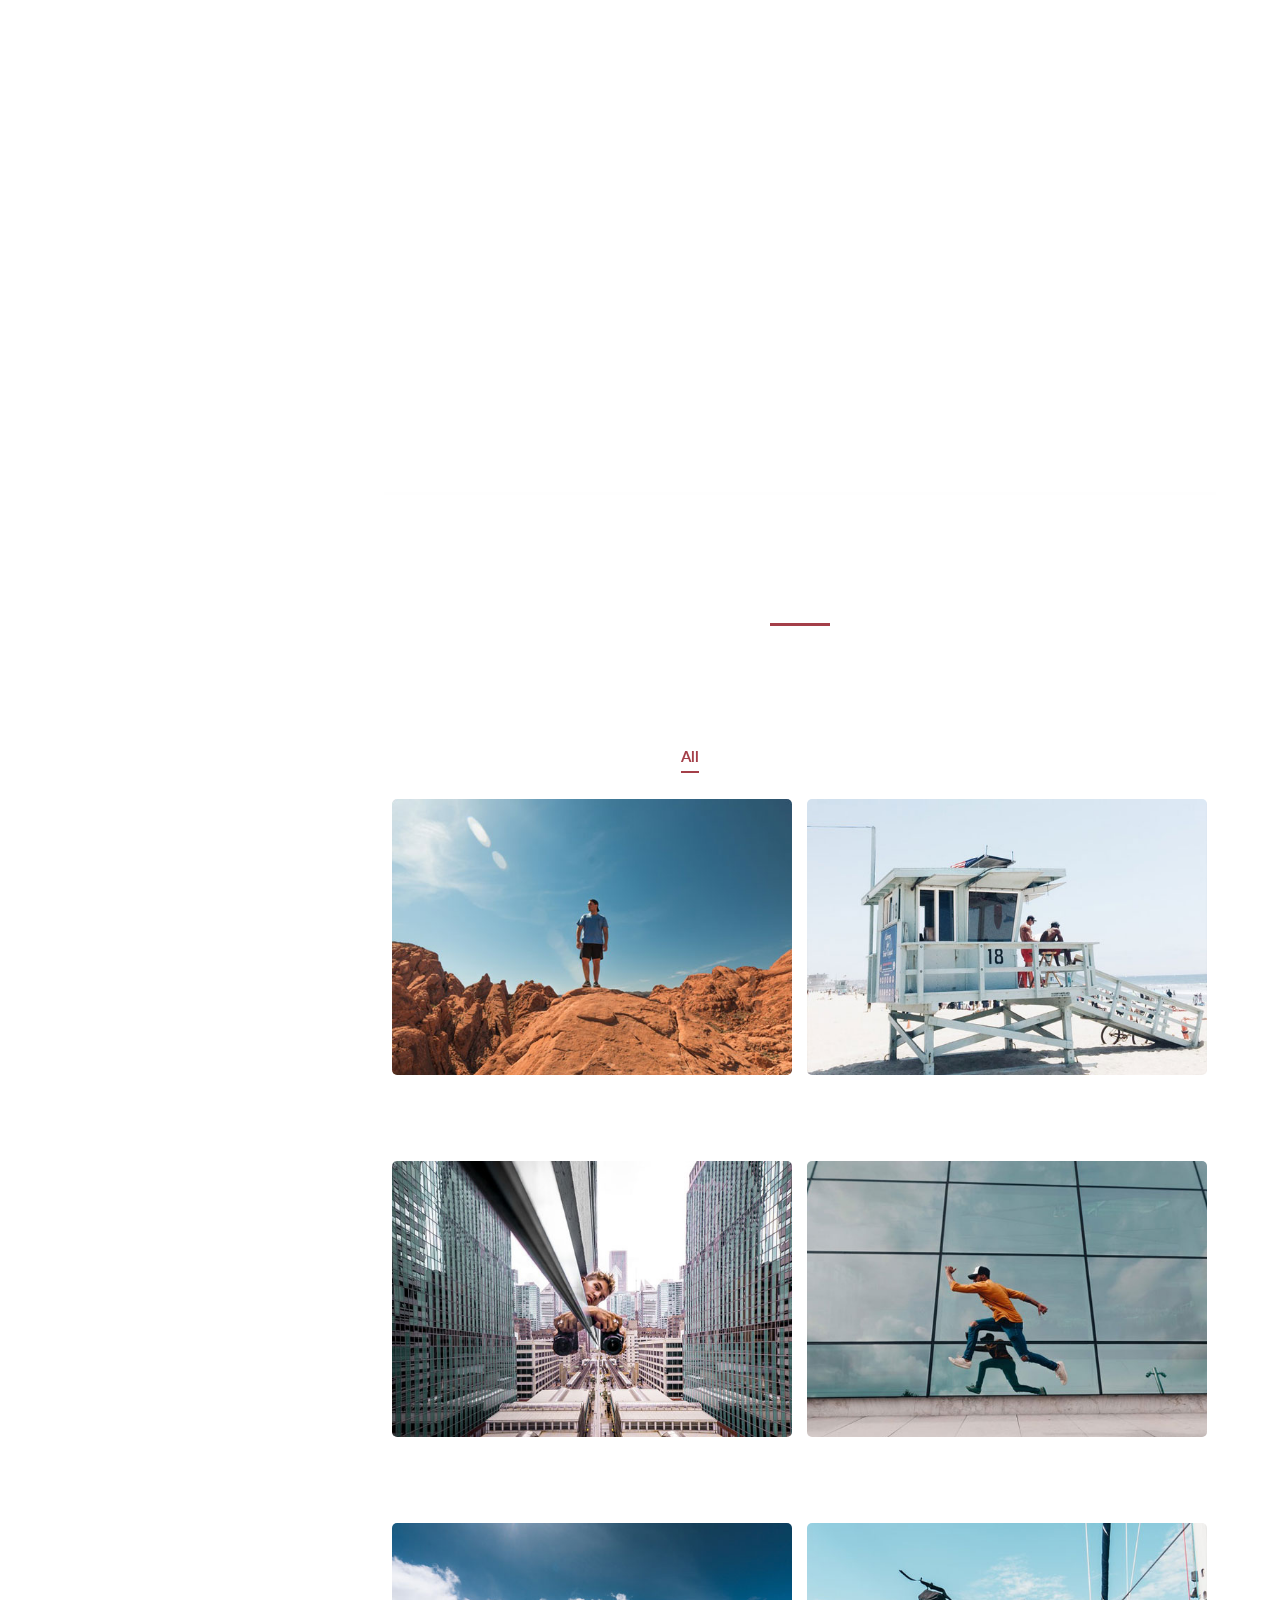
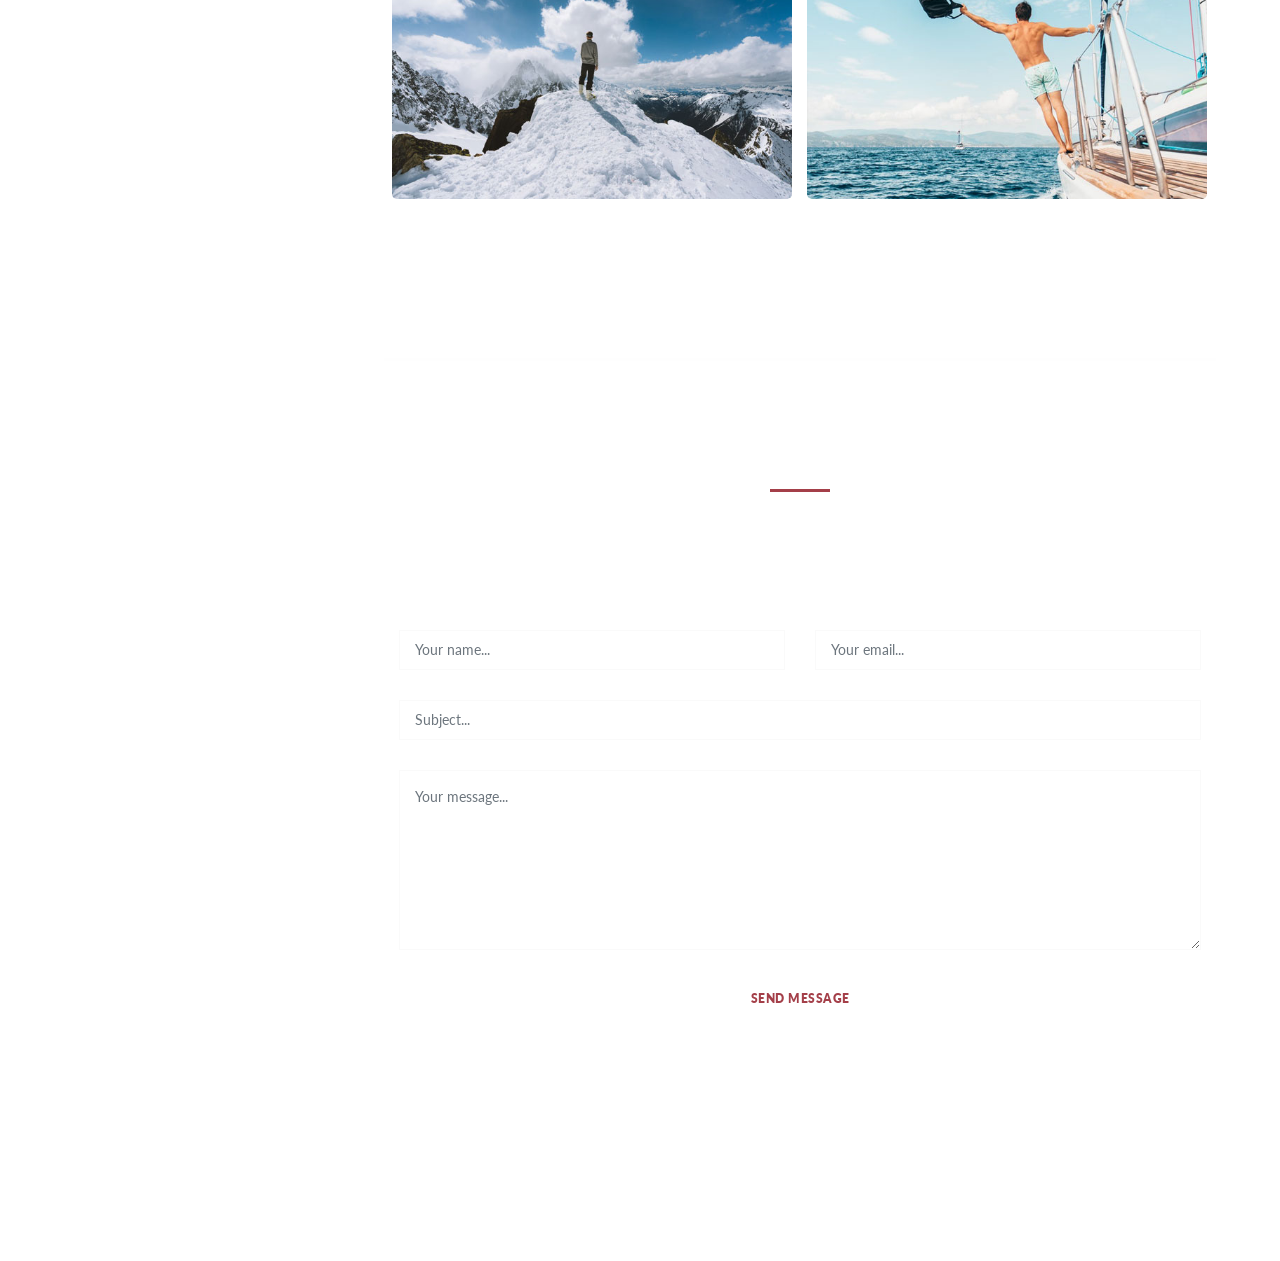
==== commit 635be052: "add github icon" ====
--- a/index.html
+++ b/index.html
@@ -59,7 +59,7 @@
                   <a href="https://wa.me/+5584987887871"><i class="fa fa-whatsapp" aria-hidden="true"></i></a>
                 </li>
                 <li>
-                  <a href="#"><i class="fa fa-twitter"></i></a>
+                  <a href="https://github.com/jpfcabral"><i class="fa fa-github" aria-hidden="true"></i></a>
                 </li>
                 <li>
                   <a href="https://www.linkedin.com/in/jpfcabral/"><i class="fa fa-linkedin"></i></a>
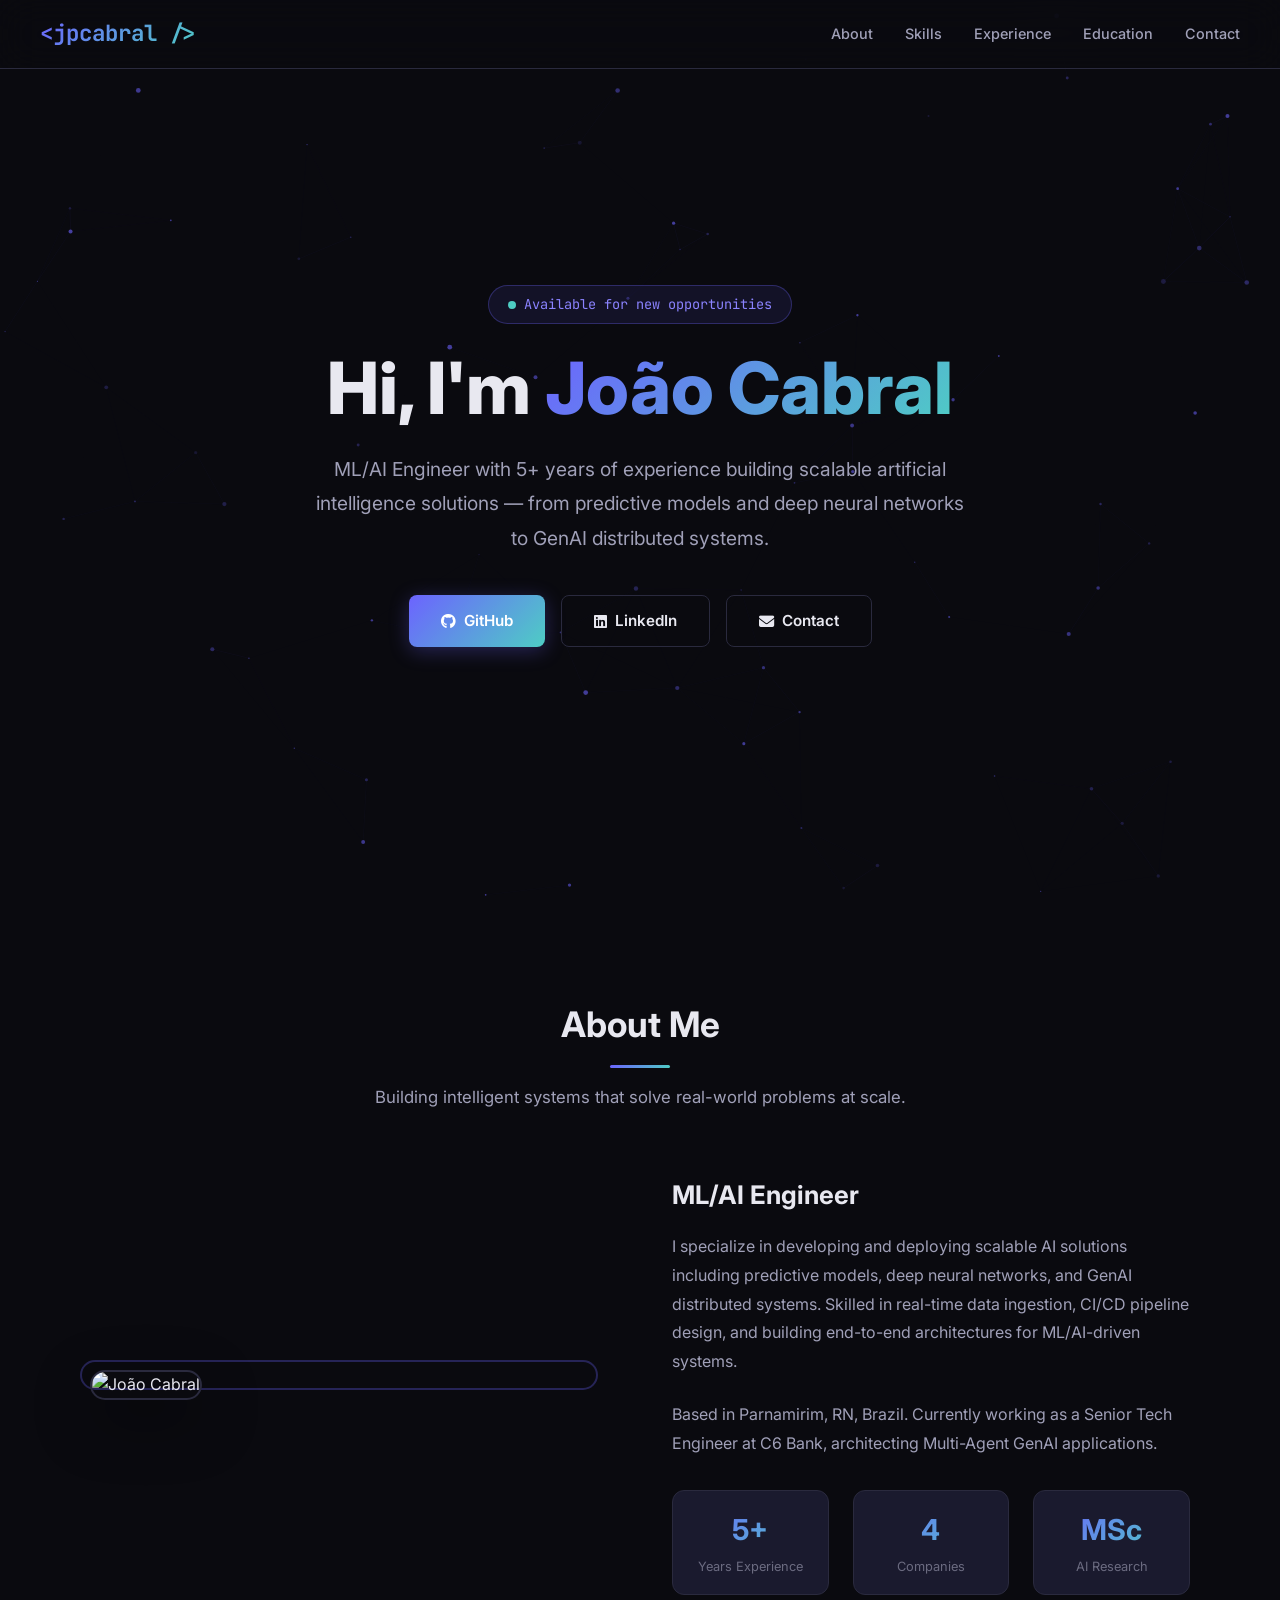
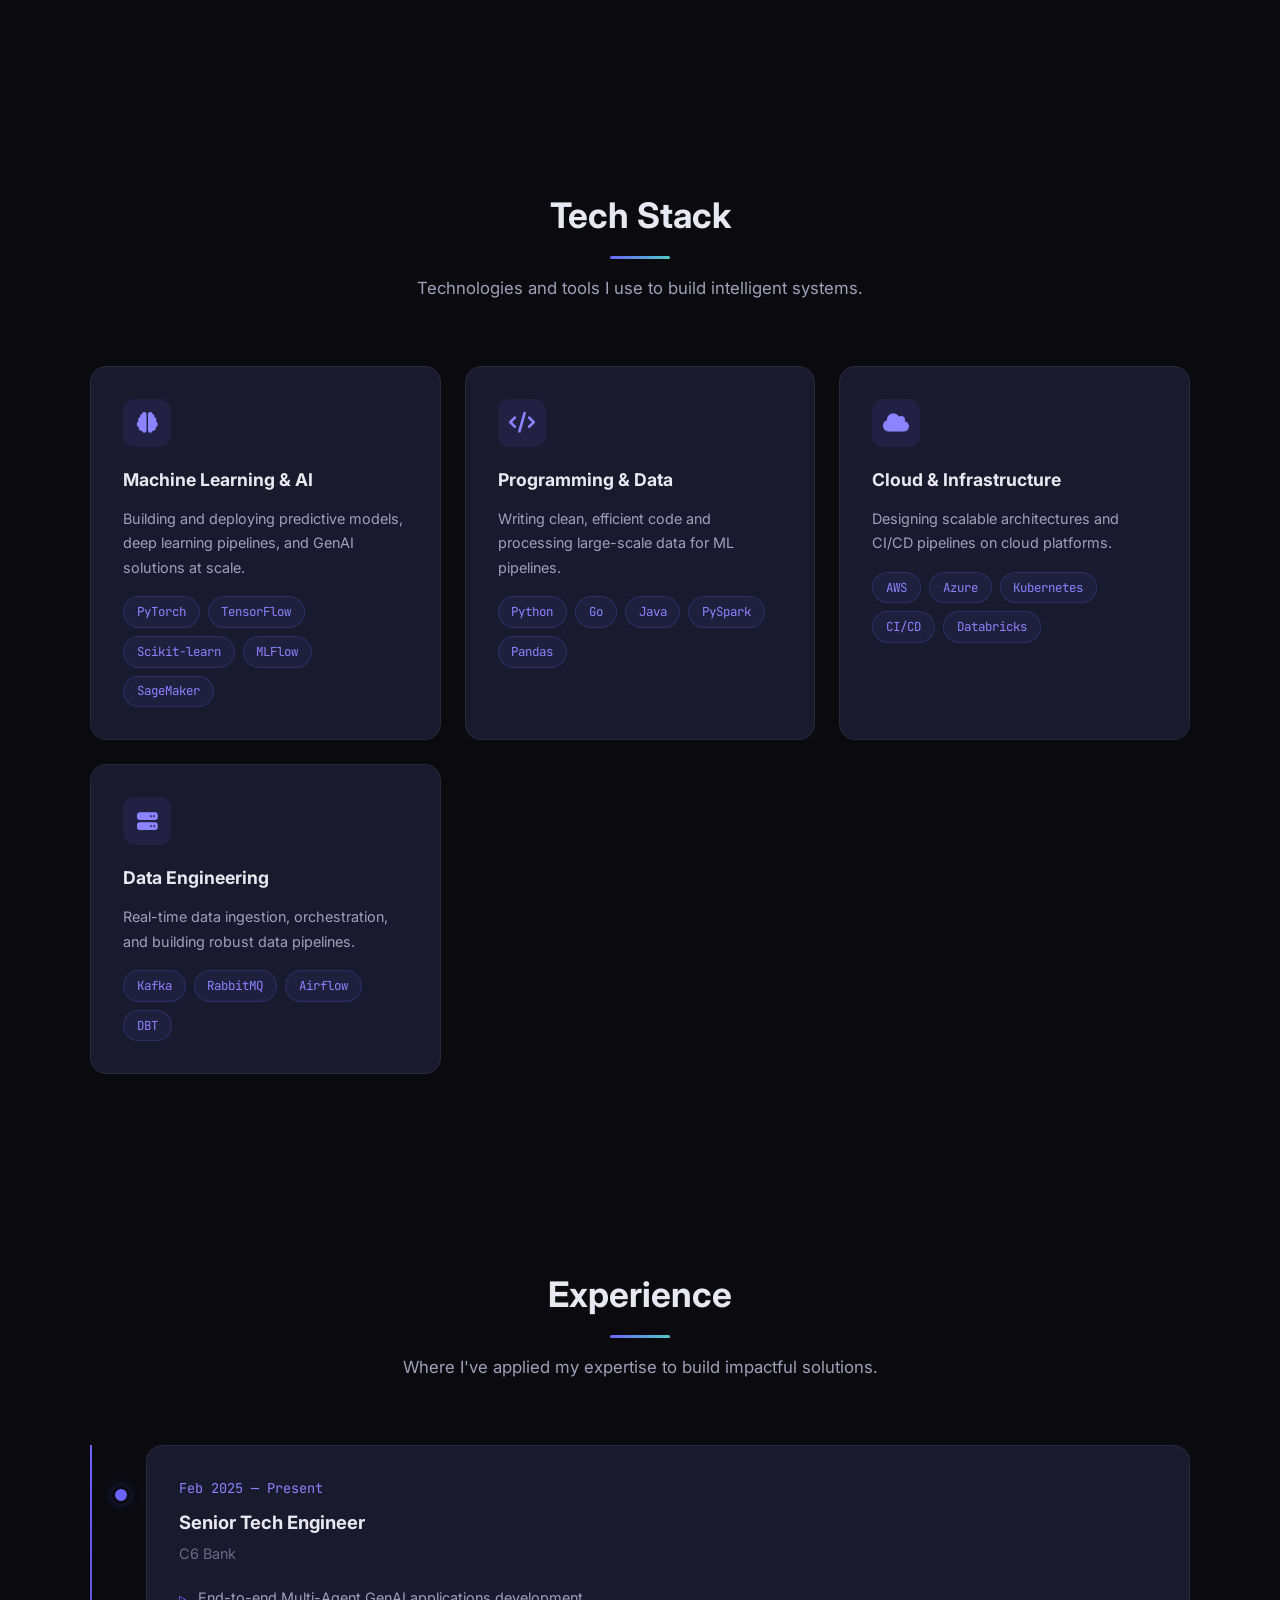
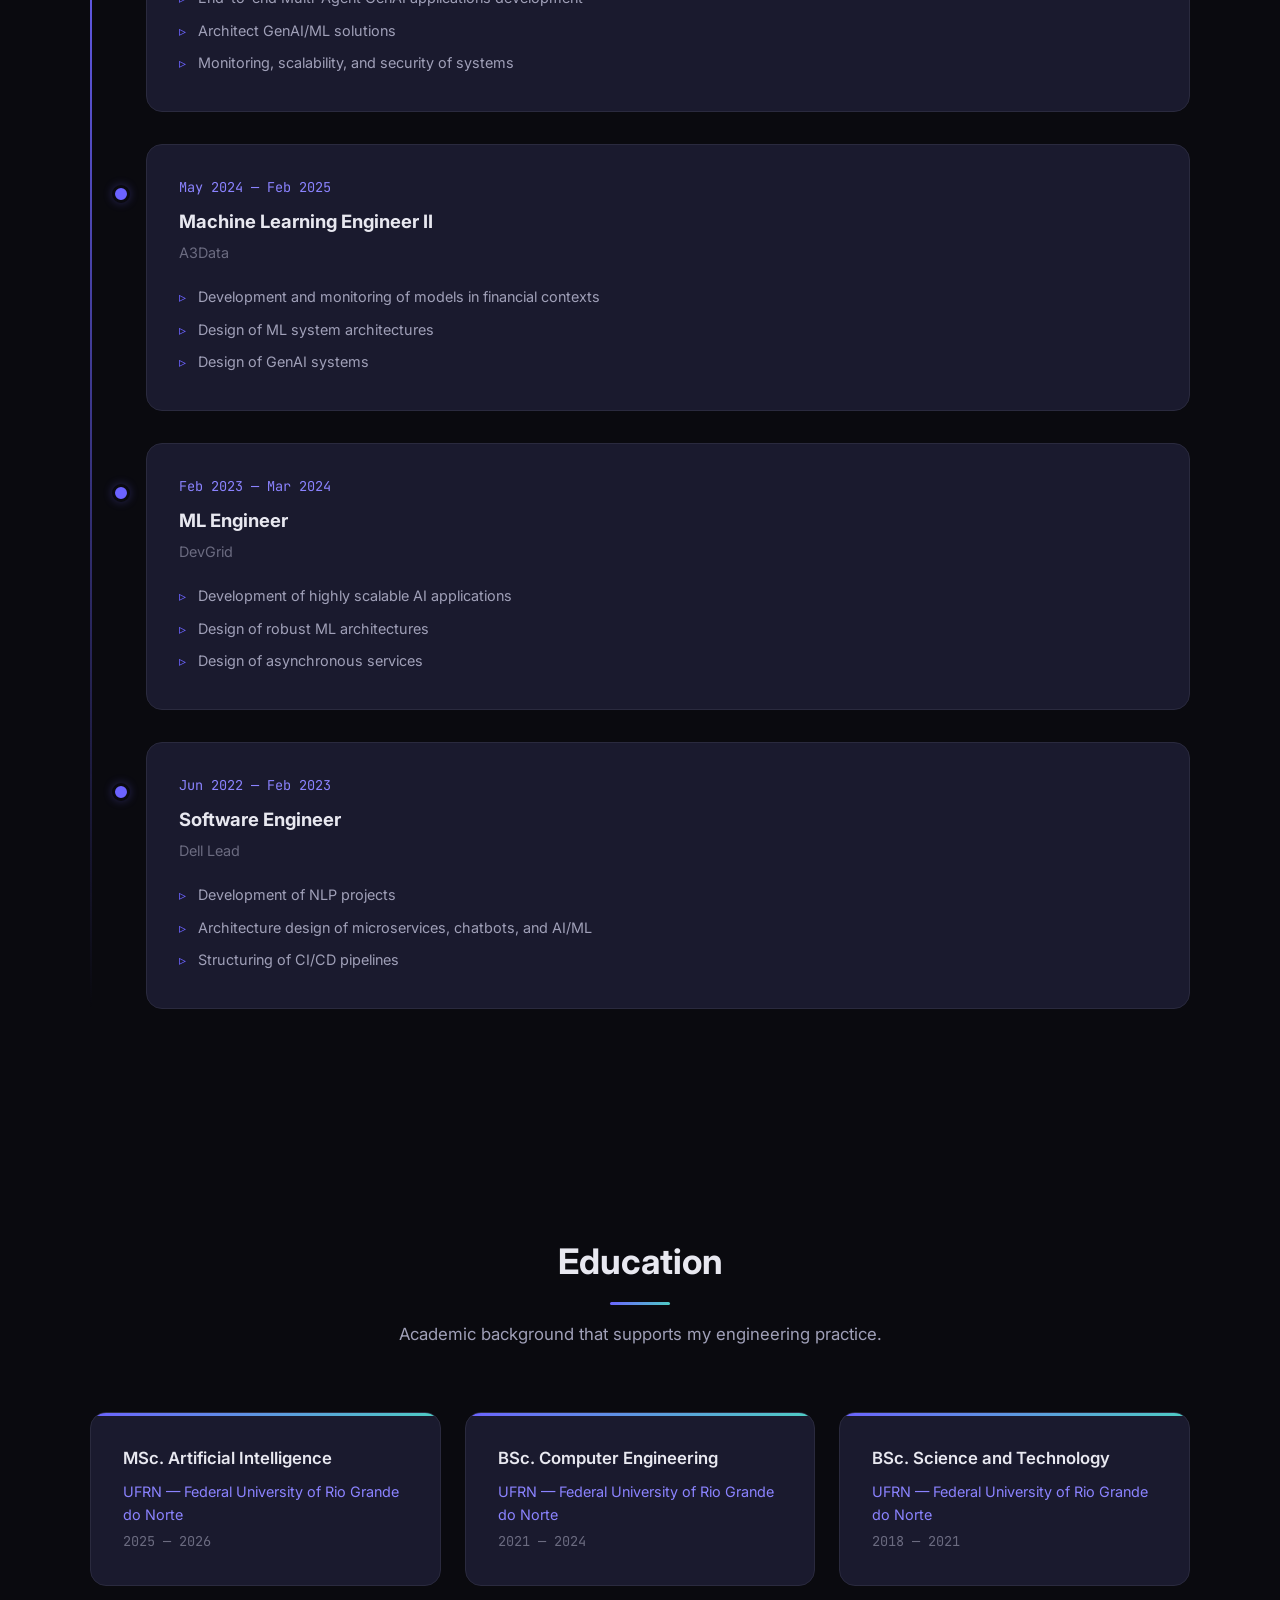
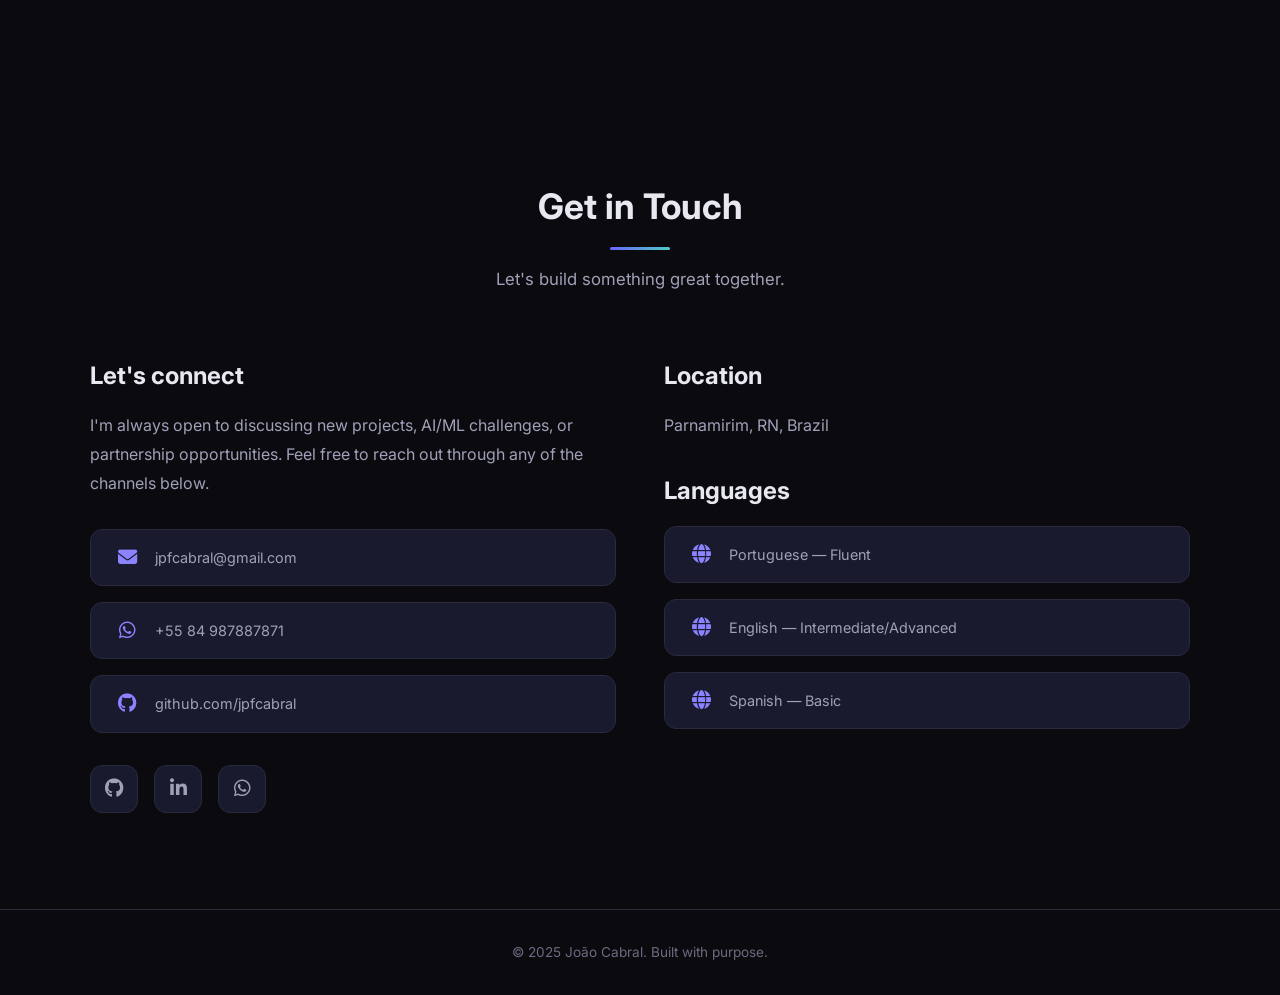
==== commit 3d3acf6f: "update design" ====
--- a/index.html
+++ b/index.html
@@ -1,508 +1,1156 @@
 <!DOCTYPE html>
 <html lang="en">
-  <head>
-    <meta charset="utf-8" />
-    <meta
-      name="viewport"
-      content="width=device-width, initial-scale=1, shrink-to-fit=no"
-    />
-    <meta name="description" content="" />
-    <meta name="author" content="" />
-    <link
-      href="https://fonts.googleapis.com/css?family=Lato:100,300,400,700,900"
-      rel="stylesheet"
-    />
-
-    <title>Joao Pedro Freire Cabral</title>
-
-<!--
-Reflux Template
-https://templatemo.com/tm-531-reflux
--->
-    <!-- Bootstrap core CSS -->
-    <link href="vendor/bootstrap/css/bootstrap.min.css" rel="stylesheet" />
-
-    <!-- Additional CSS Files -->
-    <link rel="stylesheet" href="assets/css/fontawesome.css" />
-    <link rel="stylesheet" href="assets/css/templatemo-style.css" />
-    <link rel="stylesheet" href="assets/css/owl.css" />
-    <link rel="stylesheet" href="assets/css/lightbox.css" />
-  </head>
-
-  <body>
-    <div id="page-wraper">
-      <!-- Sidebar Menu -->
-      <div class="responsive-nav">
-        <i class="fa fa-bars" id="menu-toggle"></i>
-        <div id="menu" class="menu">
-          <i class="fa fa-times" id="menu-close"></i>
-          <div class="container">
-            <div class="image">
-              <a href="#"><img src="assets/images/photo4960853223527262319.jpg" alt="" /></a>
-            </div>
-            <div class="author-content">
-              <h4>João Pedro</h4>
-              <h4>Freire Cabral</h4>
-              <span>Computer Engineering Student</span>
-            </div>
-            <nav class="main-nav" role="navigation">
-              <ul class="main-menu">
-                <li><a href="#section1">About Me</a></li>
-                <li><a href="#section2">What I’m good at</a></li>
-                <li><a href="#section3">My Work</a></li>
-                <li><a href="#section4">Contact Me</a></li>
-              </ul>
-            </nav>
-            <div class="social-network">
-              <ul class="soial-icons">
-                <li>
-                  <a href="https://wa.me/+5584987887871"><i class="fa fa-whatsapp" aria-hidden="true"></i></a>
-                </li>
-                <li>
-                  <a href="https://github.com/jpfcabral"><i class="fa fa-github" aria-hidden="true"></i></a>
-                </li>
-                <li>
-                  <a href="https://www.linkedin.com/in/jpfcabral/"><i class="fa fa-linkedin"></i></a>
-                </li>
-                <li>
-                  <a href="http://lattes.cnpq.br/5114572069606433"><i class="fa fa-newspaper-o" aria-hidden="true"></i></a>
-                </li>
-              </ul>
-            </div>
-            <div class="copyright-text">
-              <p>Copyright 2019 Reflux Design</p>
-            </div>
-          </div>
+<head>
+    <meta charset="UTF-8">
+    <meta name="viewport" content="width=device-width, initial-scale=1.0">
+    <title>João Cabral | ML/AI Engineer</title>
+    <meta name="description" content="ML/AI Engineer with 5+ years of experience in scalable AI solutions, deep learning, and GenAI distributed systems.">
+    <link rel="icon" href="favicon.ico">
+    <link href="https://fonts.googleapis.com/css2?family=Inter:wght@300;400;500;600;700;800&family=JetBrains+Mono:wght@400;500&display=swap" rel="stylesheet">
+    <link rel="stylesheet" href="https://cdnjs.cloudflare.com/ajax/libs/font-awesome/6.5.1/css/all.min.css">
+    <style>
+        :root {
+            --bg-primary: #0a0a0f;
+            --bg-secondary: #12121a;
+            --bg-card: #1a1a2e;
+            --bg-card-hover: #1f1f35;
+            --accent: #6c63ff;
+            --accent-light: #8b83ff;
+            --accent-glow: rgba(108, 99, 255, 0.3);
+            --text-primary: #e8e8f0;
+            --text-secondary: #a0a0b8;
+            --text-muted: #6b6b80;
+            --border: #2a2a3e;
+            --gradient-1: linear-gradient(135deg, #6c63ff 0%, #4ecdc4 100%);
+            --gradient-2: linear-gradient(135deg, #667eea 0%, #764ba2 100%);
+        }
+
+        * {
+            margin: 0;
+            padding: 0;
+            box-sizing: border-box;
+        }
+
+        html {
+            scroll-behavior: smooth;
+        }
+
+        body {
+            font-family: 'Inter', sans-serif;
+            background: var(--bg-primary);
+            color: var(--text-primary);
+            line-height: 1.6;
+            overflow-x: hidden;
+        }
+
+        /* Particle Canvas */
+        #particles-canvas {
+            position: fixed;
+            top: 0;
+            left: 0;
+            width: 100%;
+            height: 100%;
+            z-index: 0;
+            pointer-events: none;
+        }
+
+        /* Navigation */
+        nav {
+            position: fixed;
+            top: 0;
+            width: 100%;
+            z-index: 1000;
+            padding: 1rem 2rem;
+            backdrop-filter: blur(20px);
+            background: rgba(10, 10, 15, 0.8);
+            border-bottom: 1px solid var(--border);
+            transition: all 0.3s ease;
+        }
+
+        nav .nav-container {
+            max-width: 1200px;
+            margin: 0 auto;
+            display: flex;
+            justify-content: space-between;
+            align-items: center;
+        }
+
+        nav .logo {
+            font-size: 1.4rem;
+            font-weight: 700;
+            background: var(--gradient-1);
+            -webkit-background-clip: text;
+            -webkit-text-fill-color: transparent;
+            background-clip: text;
+            font-family: 'JetBrains Mono', monospace;
+        }
+
+        nav .nav-links {
+            display: flex;
+            gap: 2rem;
+            list-style: none;
+        }
+
+        nav .nav-links a {
+            color: var(--text-secondary);
+            text-decoration: none;
+            font-size: 0.9rem;
+            font-weight: 500;
+            transition: color 0.3s ease;
+            position: relative;
+        }
+
+        nav .nav-links a:hover {
+            color: var(--accent-light);
+        }
+
+        nav .nav-links a::after {
+            content: '';
+            position: absolute;
+            bottom: -4px;
+            left: 0;
+            width: 0;
+            height: 2px;
+            background: var(--gradient-1);
+            transition: width 0.3s ease;
+        }
+
+        nav .nav-links a:hover::after {
+            width: 100%;
+        }
+
+        .mobile-toggle {
+            display: none;
+            flex-direction: column;
+            cursor: pointer;
+            gap: 5px;
+        }
+
+        .mobile-toggle span {
+            width: 25px;
+            height: 2px;
+            background: var(--text-primary);
+            transition: 0.3s;
+        }
+
+        /* Hero Section */
+        .hero {
+            min-height: 100vh;
+            display: flex;
+            align-items: center;
+            justify-content: center;
+            position: relative;
+            padding: 6rem 2rem 4rem;
+        }
+
+        .hero-content {
+            max-width: 900px;
+            text-align: center;
+            position: relative;
+            z-index: 1;
+        }
+
+        .hero-badge {
+            display: inline-flex;
+            align-items: center;
+            gap: 0.5rem;
+            padding: 0.5rem 1.2rem;
+            border-radius: 50px;
+            background: rgba(108, 99, 255, 0.1);
+            border: 1px solid rgba(108, 99, 255, 0.3);
+            font-size: 0.85rem;
+            color: var(--accent-light);
+            margin-bottom: 1.5rem;
+            font-family: 'JetBrains Mono', monospace;
+        }
+
+        .hero-badge .pulse {
+            width: 8px;
+            height: 8px;
+            background: #4ecdc4;
+            border-radius: 50%;
+            animation: pulse 2s infinite;
+        }
+
+        @keyframes pulse {
+            0%, 100% { opacity: 1; transform: scale(1); }
+            50% { opacity: 0.5; transform: scale(1.5); }
+        }
+
+        .hero h1 {
+            font-size: clamp(2.5rem, 6vw, 4.5rem);
+            font-weight: 800;
+            line-height: 1.1;
+            margin-bottom: 1.5rem;
+        }
+
+        .hero h1 .gradient-text {
+            background: var(--gradient-1);
+            -webkit-background-clip: text;
+            -webkit-text-fill-color: transparent;
+            background-clip: text;
+        }
+
+        .hero p {
+            font-size: 1.2rem;
+            color: var(--text-secondary);
+            max-width: 650px;
+            margin: 0 auto 2.5rem;
+            line-height: 1.8;
+        }
+
+        .hero-buttons {
+            display: flex;
+            gap: 1rem;
+            justify-content: center;
+            flex-wrap: wrap;
+        }
+
+        .btn {
+            padding: 0.8rem 2rem;
+            border-radius: 8px;
+            font-size: 0.95rem;
+            font-weight: 600;
+            text-decoration: none;
+            transition: all 0.3s ease;
+            cursor: pointer;
+            border: none;
+            display: inline-flex;
+            align-items: center;
+            gap: 0.5rem;
+        }
+
+        .btn-primary {
+            background: var(--gradient-1);
+            color: white;
+            box-shadow: 0 4px 20px var(--accent-glow);
+        }
+
+        .btn-primary:hover {
+            transform: translateY(-2px);
+            box-shadow: 0 8px 30px var(--accent-glow);
+        }
+
+        .btn-secondary {
+            background: transparent;
+            color: var(--text-primary);
+            border: 1px solid var(--border);
+        }
+
+        .btn-secondary:hover {
+            border-color: var(--accent);
+            background: rgba(108, 99, 255, 0.05);
+            transform: translateY(-2px);
+        }
+
+        /* Sections */
+        section {
+            padding: 6rem 2rem;
+            position: relative;
+            z-index: 1;
+        }
+
+        .section-container {
+            max-width: 1100px;
+            margin: 0 auto;
+        }
+
+        .section-header {
+            text-align: center;
+            margin-bottom: 4rem;
+        }
+
+        .section-header h2 {
+            font-size: 2.2rem;
+            font-weight: 700;
+            margin-bottom: 0.8rem;
+        }
+
+        .section-header .section-line {
+            width: 60px;
+            height: 3px;
+            background: var(--gradient-1);
+            margin: 0 auto 1rem;
+            border-radius: 2px;
+        }
+
+        .section-header p {
+            color: var(--text-secondary);
+            font-size: 1.05rem;
+            max-width: 600px;
+            margin: 0 auto;
+        }
+
+        /* About Section */
+        .about-grid {
+            display: grid;
+            grid-template-columns: 1fr 1fr;
+            gap: 4rem;
+            align-items: center;
+        }
+
+        .about-image {
+            position: relative;
+        }
+
+        .about-image img {
+            width: 100%;
+            max-width: 350px;
+            border-radius: 16px;
+            border: 2px solid var(--border);
+            box-shadow: 0 20px 60px rgba(0, 0, 0, 0.4);
+        }
+
+        .about-image::before {
+            content: '';
+            position: absolute;
+            top: -10px;
+            left: -10px;
+            right: 10px;
+            bottom: 10px;
+            border: 2px solid var(--accent);
+            border-radius: 16px;
+            opacity: 0.3;
+            z-index: -1;
+        }
+
+        .about-text h3 {
+            font-size: 1.6rem;
+            margin-bottom: 1rem;
+        }
+
+        .about-text p {
+            color: var(--text-secondary);
+            margin-bottom: 1.5rem;
+            line-height: 1.8;
+        }
+
+        .about-stats {
+            display: grid;
+            grid-template-columns: repeat(3, 1fr);
+            gap: 1.5rem;
+            margin-top: 2rem;
+        }
+
+        .stat-item {
+            text-align: center;
+            padding: 1rem;
+            border-radius: 12px;
+            background: var(--bg-card);
+            border: 1px solid var(--border);
+        }
+
+        .stat-item .stat-number {
+            font-size: 1.8rem;
+            font-weight: 700;
+            background: var(--gradient-1);
+            -webkit-background-clip: text;
+            -webkit-text-fill-color: transparent;
+            background-clip: text;
+        }
+
+        .stat-item .stat-label {
+            font-size: 0.8rem;
+            color: var(--text-muted);
+            margin-top: 0.3rem;
+        }
+
+        /* Skills Section */
+        .skills-grid {
+            display: grid;
+            grid-template-columns: repeat(auto-fit, minmax(300px, 1fr));
+            gap: 1.5rem;
+        }
+
+        .skill-card {
+            padding: 2rem;
+            border-radius: 16px;
+            background: var(--bg-card);
+            border: 1px solid var(--border);
+            transition: all 0.3s ease;
+        }
+
+        .skill-card:hover {
+            border-color: var(--accent);
+            transform: translateY(-4px);
+            box-shadow: 0 10px 40px rgba(108, 99, 255, 0.1);
+        }
+
+        .skill-card-icon {
+            width: 48px;
+            height: 48px;
+            border-radius: 12px;
+            background: rgba(108, 99, 255, 0.1);
+            display: flex;
+            align-items: center;
+            justify-content: center;
+            margin-bottom: 1.2rem;
+            font-size: 1.3rem;
+            color: var(--accent-light);
+        }
+
+        .skill-card h4 {
+            font-size: 1.1rem;
+            margin-bottom: 0.8rem;
+        }
+
+        .skill-card p {
+            color: var(--text-secondary);
+            font-size: 0.9rem;
+            line-height: 1.7;
+        }
+
+        .skill-tags {
+            display: flex;
+            flex-wrap: wrap;
+            gap: 0.5rem;
+            margin-top: 1rem;
+        }
+
+        .skill-tag {
+            padding: 0.3rem 0.8rem;
+            border-radius: 20px;
+            background: rgba(108, 99, 255, 0.08);
+            border: 1px solid rgba(108, 99, 255, 0.2);
+            font-size: 0.78rem;
+            color: var(--accent-light);
+            font-family: 'JetBrains Mono', monospace;
+        }
+
+        /* Experience Section */
+        .timeline {
+            position: relative;
+            padding-left: 2rem;
+        }
+
+        .timeline::before {
+            content: '';
+            position: absolute;
+            left: 0;
+            top: 0;
+            bottom: 0;
+            width: 2px;
+            background: linear-gradient(to bottom, var(--accent), transparent);
+        }
+
+        .timeline-item {
+            position: relative;
+            padding: 2rem;
+            margin-bottom: 2rem;
+            border-radius: 16px;
+            background: var(--bg-card);
+            border: 1px solid var(--border);
+            margin-left: 1.5rem;
+            transition: all 0.3s ease;
+        }
+
+        .timeline-item:hover {
+            border-color: var(--accent);
+            transform: translateX(4px);
+        }
+
+        .timeline-item::before {
+            content: '';
+            position: absolute;
+            left: -2.2rem;
+            top: 2.5rem;
+            width: 12px;
+            height: 12px;
+            border-radius: 50%;
+            background: var(--accent);
+            border: 3px solid var(--bg-primary);
+            box-shadow: 0 0 10px var(--accent-glow);
+        }
+
+        .timeline-date {
+            font-size: 0.85rem;
+            color: var(--accent-light);
+            font-family: 'JetBrains Mono', monospace;
+            margin-bottom: 0.5rem;
+        }
+
+        .timeline-item h4 {
+            font-size: 1.15rem;
+            margin-bottom: 0.3rem;
+        }
+
+        .timeline-item .company {
+            color: var(--text-muted);
+            font-size: 0.9rem;
+            margin-bottom: 1rem;
+        }
+
+        .timeline-item ul {
+            list-style: none;
+            padding: 0;
+        }
+
+        .timeline-item ul li {
+            color: var(--text-secondary);
+            font-size: 0.9rem;
+            padding: 0.3rem 0;
+            padding-left: 1.2rem;
+            position: relative;
+        }
+
+        .timeline-item ul li::before {
+            content: '▹';
+            position: absolute;
+            left: 0;
+            color: var(--accent);
+        }
+
+        /* Education Section */
+        .education-grid {
+            display: grid;
+            grid-template-columns: repeat(auto-fit, minmax(280px, 1fr));
+            gap: 1.5rem;
+        }
+
+        .education-card {
+            padding: 2rem;
+            border-radius: 16px;
+            background: var(--bg-card);
+            border: 1px solid var(--border);
+            transition: all 0.3s ease;
+            position: relative;
+            overflow: hidden;
+        }
+
+        .education-card::before {
+            content: '';
+            position: absolute;
+            top: 0;
+            left: 0;
+            right: 0;
+            height: 3px;
+            background: var(--gradient-1);
+        }
+
+        .education-card:hover {
+            border-color: var(--accent);
+            transform: translateY(-4px);
+        }
+
+        .education-card .degree {
+            font-size: 1.05rem;
+            font-weight: 600;
+            margin-bottom: 0.5rem;
+        }
+
+        .education-card .institution {
+            color: var(--accent-light);
+            font-size: 0.9rem;
+            margin-bottom: 0.3rem;
+        }
+
+        .education-card .year {
+            color: var(--text-muted);
+            font-size: 0.85rem;
+            font-family: 'JetBrains Mono', monospace;
+        }
+
+        /* Contact Section */
+        .contact-grid {
+            display: grid;
+            grid-template-columns: 1fr 1fr;
+            gap: 3rem;
+        }
+
+        .contact-info h3 {
+            font-size: 1.5rem;
+            margin-bottom: 1rem;
+        }
+
+        .contact-info p {
+            color: var(--text-secondary);
+            margin-bottom: 2rem;
+            line-height: 1.8;
+        }
+
+        .contact-links {
+            display: flex;
+            flex-direction: column;
+            gap: 1rem;
+        }
+
+        .contact-link {
+            display: flex;
+            align-items: center;
+            gap: 1rem;
+            padding: 1rem 1.5rem;
+            border-radius: 12px;
+            background: var(--bg-card);
+            border: 1px solid var(--border);
+            color: var(--text-primary);
+            text-decoration: none;
+            transition: all 0.3s ease;
+        }
+
+        .contact-link:hover {
+            border-color: var(--accent);
+            transform: translateX(4px);
+        }
+
+        .contact-link i {
+            font-size: 1.2rem;
+            color: var(--accent-light);
+            width: 24px;
+            text-align: center;
+        }
+
+        .contact-link span {
+            color: var(--text-secondary);
+            font-size: 0.9rem;
+        }
+
+        .contact-socials {
+            display: flex;
+            gap: 1rem;
+            margin-top: 2rem;
+        }
+
+        .social-link {
+            width: 48px;
+            height: 48px;
+            border-radius: 12px;
+            background: var(--bg-card);
+            border: 1px solid var(--border);
+            display: flex;
+            align-items: center;
+            justify-content: center;
+            color: var(--text-secondary);
+            text-decoration: none;
+            font-size: 1.2rem;
+            transition: all 0.3s ease;
+        }
+
+        .social-link:hover {
+            border-color: var(--accent);
+            color: var(--accent-light);
+            transform: translateY(-3px);
+            box-shadow: 0 5px 20px var(--accent-glow);
+        }
+
+        /* Footer */
+        footer {
+            padding: 2rem;
+            text-align: center;
+            border-top: 1px solid var(--border);
+            position: relative;
+            z-index: 1;
+        }
+
+        footer p {
+            color: var(--text-muted);
+            font-size: 0.85rem;
+        }
+
+        /* Animations */
+        .fade-in {
+            opacity: 0;
+            transform: translateY(30px);
+            transition: opacity 0.6s ease, transform 0.6s ease;
+        }
+
+        .fade-in.visible {
+            opacity: 1;
+            transform: translateY(0);
+        }
+
+        /* Responsive */
+        @media (max-width: 768px) {
+            nav .nav-links {
+                display: none;
+                position: absolute;
+                top: 100%;
+                left: 0;
+                right: 0;
+                flex-direction: column;
+                background: var(--bg-secondary);
+                padding: 1.5rem;
+                gap: 1rem;
+                border-bottom: 1px solid var(--border);
+            }
+
+            nav .nav-links.active {
+                display: flex;
+            }
+
+            .mobile-toggle {
+                display: flex;
+            }
+
+            .about-grid {
+                grid-template-columns: 1fr;
+                text-align: center;
+            }
+
+            .about-image {
+                display: flex;
+                justify-content: center;
+            }
+
+            .about-image img {
+                max-width: 250px;
+            }
+
+            .about-stats {
+                grid-template-columns: repeat(3, 1fr);
+            }
+
+            .contact-grid {
+                grid-template-columns: 1fr;
+            }
+
+            .hero h1 {
+                font-size: 2.2rem;
+            }
+
+            .skills-grid {
+                grid-template-columns: 1fr;
+            }
+        }
+
+        /* Scrollbar */
+        ::-webkit-scrollbar {
+            width: 8px;
+        }
+
+        ::-webkit-scrollbar-track {
+            background: var(--bg-primary);
+        }
+
+        ::-webkit-scrollbar-thumb {
+            background: var(--border);
+            border-radius: 4px;
+        }
+
+        ::-webkit-scrollbar-thumb:hover {
+            background: var(--accent);
+        }
+
+        /* Code-like decorative elements */
+        .code-decorator {
+            font-family: 'JetBrains Mono', monospace;
+            color: var(--text-muted);
+            font-size: 0.8rem;
+            opacity: 0.5;
+        }
+    </style>
+</head>
+<body>
+    <canvas id="particles-canvas"></canvas>
+
+    <!-- Navigation -->
+    <nav>
+        <div class="nav-container">
+            <a href="#" class="logo">&lt;jpcabral /&gt;</a>
+            <ul class="nav-links">
+                <li><a href="#about">About</a></li>
+                <li><a href="#skills">Skills</a></li>
+                <li><a href="#experience">Experience</a></li>
+                <li><a href="#education">Education</a></li>
+                <li><a href="#contact">Contact</a></li>
+            </ul>
+            <div class="mobile-toggle" onclick="toggleMenu()">
+                <span></span>
+                <span></span>
+                <span></span>
+            </div>
         </div>
-      </div>
-
-      <section class="section about-me" data-section="section1">
-        <div class="container">
-          <div class="section-heading">
-            <h2>About Me</h2>
-            <div class="line-dec"></div>
-            <span
-            >I am a Computer Engineering Student at Federal University of Rio Grande do Norte (UFRN) interested about Hardware Design,
-            Embedded Systems and Artificial Intelligence</span
-            >
-          </div>
-          <div class="left-image-post">
-            <div class="row">
-              <div class="col-md-6">
-                <div class="left-image">
-                  <img src="assets/images/left-image.jpg" alt="" />
-                </div>
-              </div>
-              <div class="col-md-6">
-                <div class="right-text">
-                  <h4>Automatic License Plate Recognition</h4>
-                  <p>
-                    Donec tristique feugiat lacus, at sollicitudin nunc euismod
-                    sed. Mauris viverra, erat non sagittis gravida, elit dui
-                    mollis ante, sit amet eleifend purus ligula eget eros. Sed
-                    tincidunt quam vitae neque pharetra dignissim eget ut
-                    libero.
-                  </p>
-                  <div class="white-button">
-                    <a href="#">Read More</a>
-                  </div>
-                </div>
-              </div>
-            </div>
-          </div>
-          <div class="right-image-post">
-            <div class="row">
-              <div class="col-md-6">
-                <div class="left-text">
-                  <h4>Sed sagittis rhoncus velit</h4>
-                  <p>
-                    Pellentesque habitant morbi tristique senectus et netus et
-                    malesuada fames ac turpis egestas. Vestibulum fermentum
-                    eleifend nibh, vitae sodales elit finibus pretium.
-                    Suspendisse potenti. Ut sollicitudin risus a sollicitudin
-                    semper.
-                  </p>
-                  <div class="white-button">
-                    <a href="#">Read More</a>
-                  </div>
-                </div>
-              </div>
-              <div class="col-md-6">
-                <div class="right-image">
-                  <img src="assets/images/right-image.jpg" alt="" />
-                </div>
-              </div>
-            </div>
-          </div>
+    </nav>
+
+    <!-- Hero Section -->
+    <section class="hero">
+        <div class="hero-content fade-in">
+            <div class="hero-badge">
+                <span class="pulse"></span>
+                Available for new opportunities
+            </div>
+            <h1>Hi, I'm <span class="gradient-text">João Cabral</span></h1>
+            <p>ML/AI Engineer with 5+ years of experience building scalable artificial intelligence solutions — from predictive models and deep neural networks to GenAI distributed systems.</p>
+            <div class="hero-buttons">
+                <a href="https://github.com/jpfcabral" target="_blank" class="btn btn-primary">
+                    <i class="fa-brands fa-github"></i> GitHub
+                </a>
+                <a href="https://www.linkedin.com/in/jpfcabral/" target="_blank" class="btn btn-secondary">
+                    <i class="fa-brands fa-linkedin"></i> LinkedIn
+                </a>
+                <a href="#contact" class="btn btn-secondary">
+                    <i class="fa-solid fa-envelope"></i> Contact
+                </a>
+            </div>
         </div>
-      </section>
-
-      <section class="section my-services" data-section="section2">
-        <div class="container">
-          <div class="section-heading">
-            <h2>What I’m good at?</h2>
-            <div class="line-dec"></div>
-            <span
-              >Curabitur leo felis, rutrum vitae varius eu, malesuada a tortor.
-              Vestibulum congue leo et tellus aliquam, eu viverra nulla semper.
-              Nullam eu faucibus diam. Donec eget massa ante.</span
-            >
-          </div>
-          <div class="row">
-            <div class="col-md-6">
-              <div class="service-item">
-                <div class="first-service-icon service-icon"></div>
-                <h4>HTML5 &amp; CSS3</h4>
-                <p>
-                  Phasellus non convallis dolor. Integer tempor hendrerit arcu
-                  at bibendum. Sed ac ante non metus vehicula congue quis eget
-                  eros.
-                </p>
-              </div>
-            </div>
-            <div class="col-md-6">
-              <div class="service-item">
-                <div class="second-service-icon service-icon"></div>
-                <h4>Creative Ideas</h4>
-                <p>
-                  Proin lacus massa, eleifend sed fermentum in, dignissim vel
-                  metus. Nunc accumsan leo nec felis porttitor, ultricies
-                  faucibus purus mollis.
-                </p>
-              </div>
-            </div>
-            <div class="col-md-6">
-              <div class="service-item">
-                <div class="third-service-icon service-icon"></div>
-                <h4>Easy Customize</h4>
-                <p>
-                  Integer suscipit condimentum aliquet. Nam quis risus metus.
-                  Nullam faucibus quam eget arcu pretium tincidunt. Nam libero
-                  dui.
-                </p>
-              </div>
-            </div>
-            <div class="col-md-6">
-              <div class="service-item">
-                <div class="fourth-service-icon service-icon"></div>
-                <h4>Admin Dashboard</h4>
-                <p>
-                  Vivamus et dui a massa venenatis fringilla. Proin lacus massa,
-                  eleifend sed fermentum in, dignissim vel metus. Nunc accumsan
-                  leo nec felis porttitor.
-                </p>
-              </div>
-            </div>
-          </div>
+    </section>
+
+    <!-- About Section -->
+    <section id="about">
+        <div class="section-container">
+            <div class="section-header fade-in">
+                <h2>About Me</h2>
+                <div class="section-line"></div>
+                <p>Building intelligent systems that solve real-world problems at scale.</p>
+            </div>
+            <div class="about-grid fade-in">
+                <div class="about-image">
+                    <img src="assets/images/author-image.jpg" alt="João Cabral">
+                </div>
+                <div class="about-text">
+                    <h3>ML/AI Engineer</h3>
+                    <p>I specialize in developing and deploying scalable AI solutions including predictive models, deep neural networks, and GenAI distributed systems. Skilled in real-time data ingestion, CI/CD pipeline design, and building end-to-end architectures for ML/AI-driven systems.</p>
+                    <p>Based in Parnamirim, RN, Brazil. Currently working as a Senior Tech Engineer at C6 Bank, architecting Multi-Agent GenAI applications.</p>
+                    <div class="about-stats">
+                        <div class="stat-item">
+                            <div class="stat-number">5+</div>
+                            <div class="stat-label">Years Experience</div>
+                        </div>
+                        <div class="stat-item">
+                            <div class="stat-number">4</div>
+                            <div class="stat-label">Companies</div>
+                        </div>
+                        <div class="stat-item">
+                            <div class="stat-number">MSc</div>
+                            <div class="stat-label">AI Research</div>
+                        </div>
+                    </div>
+                </div>
+            </div>
         </div>
-      </section>
-
-      <section class="section my-work" data-section="section3">
-        <div class="container">
-          <div class="section-heading">
-            <h2>My Work</h2>
-            <div class="line-dec"></div>
-            <span
-              >Aenean sollicitudin ex mauris, lobortis lobortis diam euismod sit
-              amet. Duis ac elit vulputate, lobortis arcu quis, vehicula
-              mauris.</span
-            >
-          </div>
-          <div class="row">
-            <div class="isotope-wrapper">
-              <form class="isotope-toolbar">
-                <label
-                  ><input
-                    type="radio"
-                    data-type="*"
-                    checked=""
-                    name="isotope-filter"
-                  />
-                  <span>all</span></label
-                >
-                <label
-                  ><input
-                    type="radio"
-                    data-type="people"
-                    name="isotope-filter"
-                  />
-                  <span>people</span></label
-                >
-                <label
-                  ><input
-                    type="radio"
-                    data-type="nature"
-                    name="isotope-filter"
-                  />
-                  <span>nature</span></label
-                >
-                <label
-                  ><input
-                    type="radio"
-                    data-type="animals"
-                    name="isotope-filter"
-                  />
-                  <span>animals</span></label
-                >
-              </form>
-              <div class="isotope-box">
-                <div class="isotope-item" data-type="nature">
-                  <figure class="snip1321">
-                    <img
-                      src="assets/images/portfolio-01.jpg"
-                      alt="sq-sample26"
-                    />
-                    <figcaption>
-                      <a
-                        href="assets/images/portfolio-01.jpg"
-                        data-lightbox="image-1"
-                        data-title="Caption"
-                        ><i class="fa fa-search"></i
-                      ></a>
-                      <h4>First Title</h4>
-                      <span>free to use our template</span>
-                    </figcaption>
-                  </figure>
-                </div>
-
-                <div class="isotope-item" data-type="people">
-                  <figure class="snip1321">
-                    <img
-                      src="assets/images/portfolio-02.jpg"
-                      alt="sq-sample26"
-                    />
-                    <figcaption>
-                      <a
-                        href="assets/images/portfolio-02.jpg"
-                        data-lightbox="image-1"
-                        data-title="Caption"
-                        ><i class="fa fa-search"></i
-                      ></a>
-                      <h4>Second Title</h4>
-                      <span>please tell your friends</span>
-                    </figcaption>
-                  </figure>
-                </div>
-
-                <div class="isotope-item" data-type="animals">
-                  <figure class="snip1321">
-                    <img
-                      src="assets/images/portfolio-03.jpg"
-                      alt="sq-sample26"
-                    />
-                    <figcaption>
-                      <a
-                        href="assets/images/portfolio-03.jpg"
-                        data-lightbox="image-1"
-                        data-title="Caption"
-                        ><i class="fa fa-search"></i
-                      ></a>
-                      <h4>Item Third</h4>
-                      <span>customize anything</span>
-                    </figcaption>
-                  </figure>
-                </div>
-
-                <div class="isotope-item" data-type="people">
-                  <figure class="snip1321">
-                    <img
-                      src="assets/images/portfolio-04.jpg"
-                      alt="sq-sample26"
-                    />
-                    <figcaption>
-                      <a
-                        href="assets/images/portfolio-04.jpg"
-                        data-lightbox="image-1"
-                        data-title="Caption"
-                        ><i class="fa fa-search"></i
-                      ></a>
-                      <h4>Item Fourth</h4>
-                      <span>Re-distribution not allowed</span>
-                    </figcaption>
-                  </figure>
-                </div>
-
-                <div class="isotope-item" data-type="nature">
-                  <figure class="snip1321">
-                    <img
-                      src="assets/images/portfolio-05.jpg"
-                      alt="sq-sample26"
-                    />
-                    <figcaption>
-                      <a
-                        href="assets/images/portfolio-05.jpg"
-                        data-lightbox="image-1"
-                        data-title="Caption"
-                        ><i class="fa fa-search"></i
-                      ></a>
-                      <h4>Fifth Awesome</h4>
-                      <span>Ut sollicitudin risus</span>
-                    </figcaption>
-                  </figure>
-                </div>
-
-                <div class="isotope-item" data-type="animals">
-                  <figure class="snip1321">
-                    <img
-                      src="assets/images/portfolio-06.jpg"
-                      alt="sq-sample26"
-                    />
-                    <figcaption>
-                      <a
-                        href="assets/images/portfolio-06.jpg"
-                        data-lightbox="image-1"
-                        data-title="Caption"
-                        ><i class="fa fa-search"></i
-                      ></a>
-                      <h4>Awesome Sixth</h4>
-                      <span>Donec eget massa ante</span>
-                    </figcaption>
-                  </figure>
-                </div>
-              </div>
-            </div>
-          </div>
+    </section>
+
+    <!-- Skills Section -->
+    <section id="skills">
+        <div class="section-container">
+            <div class="section-header fade-in">
+                <h2>Tech Stack</h2>
+                <div class="section-line"></div>
+                <p>Technologies and tools I use to build intelligent systems.</p>
+            </div>
+            <div class="skills-grid fade-in">
+                <div class="skill-card">
+                    <div class="skill-card-icon"><i class="fa-solid fa-brain"></i></div>
+                    <h4>Machine Learning & AI</h4>
+                    <p>Building and deploying predictive models, deep learning pipelines, and GenAI solutions at scale.</p>
+                    <div class="skill-tags">
+                        <span class="skill-tag">PyTorch</span>
+                        <span class="skill-tag">TensorFlow</span>
+                        <span class="skill-tag">Scikit-learn</span>
+                        <span class="skill-tag">MLFlow</span>
+                        <span class="skill-tag">SageMaker</span>
+                    </div>
+                </div>
+                <div class="skill-card">
+                    <div class="skill-card-icon"><i class="fa-solid fa-code"></i></div>
+                    <h4>Programming & Data</h4>
+                    <p>Writing clean, efficient code and processing large-scale data for ML pipelines.</p>
+                    <div class="skill-tags">
+                        <span class="skill-tag">Python</span>
+                        <span class="skill-tag">Go</span>
+                        <span class="skill-tag">Java</span>
+                        <span class="skill-tag">PySpark</span>
+                        <span class="skill-tag">Pandas</span>
+                    </div>
+                </div>
+                <div class="skill-card">
+                    <div class="skill-card-icon"><i class="fa-solid fa-cloud"></i></div>
+                    <h4>Cloud & Infrastructure</h4>
+                    <p>Designing scalable architectures and CI/CD pipelines on cloud platforms.</p>
+                    <div class="skill-tags">
+                        <span class="skill-tag">AWS</span>
+                        <span class="skill-tag">Azure</span>
+                        <span class="skill-tag">Kubernetes</span>
+                        <span class="skill-tag">CI/CD</span>
+                        <span class="skill-tag">Databricks</span>
+                    </div>
+                </div>
+                <div class="skill-card">
+                    <div class="skill-card-icon"><i class="fa-solid fa-server"></i></div>
+                    <h4>Data Engineering</h4>
+                    <p>Real-time data ingestion, orchestration, and building robust data pipelines.</p>
+                    <div class="skill-tags">
+                        <span class="skill-tag">Kafka</span>
+                        <span class="skill-tag">RabbitMQ</span>
+                        <span class="skill-tag">Airflow</span>
+                        <span class="skill-tag">DBT</span>
+                    </div>
+                </div>
+            </div>
         </div>
-      </section>
-
-      <section class="section contact-me" data-section="section4">
-        <div class="container">
-          <div class="section-heading">
-            <h2>Contact Me</h2>
-            <div class="line-dec"></div>
-            <span
-              >Fusce eget nibh nec justo interdum condimentum. Morbi justo ex,
-              efficitur at ante ac, tincidunt maximus ligula. Lorem ipsum dolor
-              sit amet, consectetur adipiscing elit.</span
-            >
-          </div>
-          <div class="row">
-            <div class="right-content">
-              <div class="container">
-                <form id="contact" action="" method="post">
-                  <div class="row">
-                    <div class="col-md-6">
-                      <fieldset>
-                        <input
-                          name="name"
-                          type="text"
-                          class="form-control"
-                          id="name"
-                          placeholder="Your name..."
-                          required=""
-                        />
-                      </fieldset>
+    </section>
+
+    <!-- Experience Section -->
+    <section id="experience">
+        <div class="section-container">
+            <div class="section-header fade-in">
+                <h2>Experience</h2>
+                <div class="section-line"></div>
+                <p>Where I've applied my expertise to build impactful solutions.</p>
+            </div>
+            <div class="timeline fade-in">
+                <div class="timeline-item">
+                    <div class="timeline-date">Feb 2025 — Present</div>
+                    <h4>Senior Tech Engineer</h4>
+                    <div class="company">C6 Bank</div>
+                    <ul>
+                        <li>End-to-end Multi-Agent GenAI applications development</li>
+                        <li>Architect GenAI/ML solutions</li>
+                        <li>Monitoring, scalability, and security of systems</li>
+                    </ul>
+                </div>
+                <div class="timeline-item">
+                    <div class="timeline-date">May 2024 — Feb 2025</div>
+                    <h4>Machine Learning Engineer II</h4>
+                    <div class="company">A3Data</div>
+                    <ul>
+                        <li>Development and monitoring of models in financial contexts</li>
+                        <li>Design of ML system architectures</li>
+                        <li>Design of GenAI systems</li>
+                    </ul>
+                </div>
+                <div class="timeline-item">
+                    <div class="timeline-date">Feb 2023 — Mar 2024</div>
+                    <h4>ML Engineer</h4>
+                    <div class="company">DevGrid</div>
+                    <ul>
+                        <li>Development of highly scalable AI applications</li>
+                        <li>Design of robust ML architectures</li>
+                        <li>Design of asynchronous services</li>
+                    </ul>
+                </div>
+                <div class="timeline-item">
+                    <div class="timeline-date">Jun 2022 — Feb 2023</div>
+                    <h4>Software Engineer</h4>
+                    <div class="company">Dell Lead</div>
+                    <ul>
+                        <li>Development of NLP projects</li>
+                        <li>Architecture design of microservices, chatbots, and AI/ML</li>
+                        <li>Structuring of CI/CD pipelines</li>
+                    </ul>
+                </div>
+            </div>
+        </div>
+    </section>
+
+    <!-- Education Section -->
+    <section id="education">
+        <div class="section-container">
+            <div class="section-header fade-in">
+                <h2>Education</h2>
+                <div class="section-line"></div>
+                <p>Academic background that supports my engineering practice.</p>
+            </div>
+            <div class="education-grid fade-in">
+                <div class="education-card">
+                    <div class="degree">MSc. Artificial Intelligence</div>
+                    <div class="institution">UFRN — Federal University of Rio Grande do Norte</div>
+                    <div class="year">2025 — 2026</div>
+                </div>
+                <div class="education-card">
+                    <div class="degree">BSc. Computer Engineering</div>
+                    <div class="institution">UFRN — Federal University of Rio Grande do Norte</div>
+                    <div class="year">2021 — 2024</div>
+                </div>
+                <div class="education-card">
+                    <div class="degree">BSc. Science and Technology</div>
+                    <div class="institution">UFRN — Federal University of Rio Grande do Norte</div>
+                    <div class="year">2018 — 2021</div>
+                </div>
+            </div>
+        </div>
+    </section>
+
+    <!-- Contact Section -->
+    <section id="contact">
+        <div class="section-container">
+            <div class="section-header fade-in">
+                <h2>Get in Touch</h2>
+                <div class="section-line"></div>
+                <p>Let's build something great together.</p>
+            </div>
+            <div class="contact-grid fade-in">
+                <div class="contact-info">
+                    <h3>Let's connect</h3>
+                    <p>I'm always open to discussing new projects, AI/ML challenges, or partnership opportunities. Feel free to reach out through any of the channels below.</p>
+                    <div class="contact-links">
+                        <a href="mailto:jpfcabral@gmail.com" class="contact-link">
+                            <i class="fa-solid fa-envelope"></i>
+                            <span>jpfcabral@gmail.com</span>
+                        </a>
+                        <a href="https://wa.me/+5584987887871" class="contact-link">
+                            <i class="fa-brands fa-whatsapp"></i>
+                            <span>+55 84 987887871</span>
+                        </a>
+                        <a href="https://github.com/jpfcabral" target="_blank" class="contact-link">
+                            <i class="fa-brands fa-github"></i>
+                            <span>github.com/jpfcabral</span>
+                        </a>
                     </div>
-                    <div class="col-md-6">
-                      <fieldset>
-                        <input
-                          name="email"
-                          type="text"
-                          class="form-control"
-                          id="email"
-                          placeholder="Your email..."
-                          required=""
-                        />
-                      </fieldset>
+                    <div class="contact-socials">
+                        <a href="https://github.com/jpfcabral" target="_blank" class="social-link" aria-label="GitHub">
+                            <i class="fa-brands fa-github"></i>
+                        </a>
+                        <a href="https://www.linkedin.com/in/jpfcabral/" target="_blank" class="social-link" aria-label="LinkedIn">
+                            <i class="fa-brands fa-linkedin-in"></i>
+                        </a>
+                        <a href="https://wa.me/+5584987887871" class="social-link" aria-label="WhatsApp">
+                            <i class="fa-brands fa-whatsapp"></i>
+                        </a>
                     </div>
-                    <div class="col-md-12">
-                      <fieldset>
-                        <input
-                          name="subject"
-                          type="text"
-                          class="form-control"
-                          id="subject"
-                          placeholder="Subject..."
-                          required=""
-                        />
-                      </fieldset>
+                </div>
+                <div class="contact-info">
+                    <h3>Location</h3>
+                    <p>Parnamirim, RN, Brazil</p>
+                    <h3 style="margin-top: 1.5rem;">Languages</h3>
+                    <div class="contact-links" style="margin-top: 1rem;">
+                        <div class="contact-link" style="cursor: default;">
+                            <i class="fa-solid fa-globe"></i>
+                            <span>Portuguese — Fluent</span>
+                        </div>
+                        <div class="contact-link" style="cursor: default;">
+                            <i class="fa-solid fa-globe"></i>
+                            <span>English — Intermediate/Advanced</span>
+                        </div>
+                        <div class="contact-link" style="cursor: default;">
+                            <i class="fa-solid fa-globe"></i>
+                            <span>Spanish — Basic</span>
+                        </div>
                     </div>
-                    <div class="col-md-12">
-                      <fieldset>
-                        <textarea
-                          name="message"
-                          rows="6"
-                          class="form-control"
-                          id="message"
-                          placeholder="Your message..."
-                          required=""
-                        ></textarea>
-                      </fieldset>
-                    </div>
-                    <div class="col-md-12">
-                      <fieldset>
-                        <button type="submit" id="form-submit" class="button">
-                          Send Message
-                        </button>
-                      </fieldset>
-                    </div>
-                  </div>
-                </form>
-              </div>
-            </div>
-          </div>
+                </div>
+            </div>
         </div>
-      </section>
-    </div>
-
-    <!-- Scripts -->
-    <!-- Bootstrap core JavaScript -->
-    <script src="vendor/jquery/jquery.min.js"></script>
-    <script src="vendor/bootstrap/js/bootstrap.bundle.min.js"></script>
-
-    <script src="assets/js/isotope.min.js"></script>
-    <script src="assets/js/owl-carousel.js"></script>
-    <script src="assets/js/lightbox.js"></script>
-    <script src="assets/js/custom.js"></script>
+    </section>
+
+    <!-- Footer -->
+    <footer>
+        <p>&copy; 2025 João Cabral. Built with purpose.</p>
+    </footer>
+
     <script>
-      //according to loftblog tut
-      $(".main-menu li:first").addClass("active");
-
-      var showSection = function showSection(section, isAnimate) {
-        var direction = section.replace(/#/, ""),
-          reqSection = $(".section").filter(
-            '[data-section="' + direction + '"]'
-          ),
-          reqSectionPos = reqSection.offset().top - 0;
-
-        if (isAnimate) {
-          $("body, html").animate(
-            {
-              scrollTop: reqSectionPos
-            },
-            800
-          );
-        } else {
-          $("body, html").scrollTop(reqSectionPos);
-        }
-      };
-
-      var checkSection = function checkSection() {
-        $(".section").each(function() {
-          var $this = $(this),
-            topEdge = $this.offset().top - 80,
-            bottomEdge = topEdge + $this.height(),
-            wScroll = $(window).scrollTop();
-          if (topEdge < wScroll && bottomEdge > wScroll) {
-            var currentId = $this.data("section"),
-              reqLink = $("a").filter("[href*=\\#" + currentId + "]");
-            reqLink
-              .closest("li")
-              .addClass("active")
-              .siblings()
-              .removeClass("active");
-          }
+        // Particle Animation
+        const canvas = document.getElementById('particles-canvas');
+        const ctx = canvas.getContext('2d');
+        let particles = [];
+        let animationId;
+
+        function resizeCanvas() {
+            canvas.width = window.innerWidth;
+            canvas.height = window.innerHeight;
+        }
+
+        class Particle {
+            constructor() {
+                this.x = Math.random() * canvas.width;
+                this.y = Math.random() * canvas.height;
+                this.size = Math.random() * 2 + 0.5;
+                this.speedX = (Math.random() - 0.5) * 0.5;
+                this.speedY = (Math.random() - 0.5) * 0.5;
+                this.opacity = Math.random() * 0.5 + 0.1;
+            }
+
+            update() {
+                this.x += this.speedX;
+                this.y += this.speedY;
+
+                if (this.x > canvas.width) this.x = 0;
+                if (this.x < 0) this.x = canvas.width;
+                if (this.y > canvas.height) this.y = 0;
+                if (this.y < 0) this.y = canvas.height;
+            }
+
+            draw() {
+                ctx.beginPath();
+                ctx.arc(this.x, this.y, this.size, 0, Math.PI * 2);
+                ctx.fillStyle = `rgba(108, 99, 255, ${this.opacity})`;
+                ctx.fill();
+            }
+        }
+
+        function initParticles() {
+            particles = [];
+            const count = Math.min(80, Math.floor((canvas.width * canvas.height) / 15000));
+            for (let i = 0; i < count; i++) {
+                particles.push(new Particle());
+            }
+        }
+
+        function connectParticles() {
+            for (let i = 0; i < particles.length; i++) {
+                for (let j = i + 1; j < particles.length; j++) {
+                    const dx = particles[i].x - particles[j].x;
+                    const dy = particles[i].y - particles[j].y;
+                    const distance = Math.sqrt(dx * dx + dy * dy);
+
+                    if (distance < 150) {
+                        ctx.beginPath();
+                        ctx.strokeStyle = `rgba(108, 99, 255, ${0.1 * (1 - distance / 150)})`;
+                        ctx.lineWidth = 0.5;
+                        ctx.moveTo(particles[i].x, particles[i].y);
+                        ctx.lineTo(particles[j].x, particles[j].y);
+                        ctx.stroke();
+                    }
+                }
+            }
+        }
+
+        function animateParticles() {
+            ctx.clearRect(0, 0, canvas.width, canvas.height);
+            particles.forEach(p => {
+                p.update();
+                p.draw();
+            });
+            connectParticles();
+            animationId = requestAnimationFrame(animateParticles);
+        }
+
+        resizeCanvas();
+        initParticles();
+        animateParticles();
+
+        window.addEventListener('resize', () => {
+            resizeCanvas();
+            initParticles();
         });
-      };
-
-      $(".main-menu").on("click", "a", function(e) {
-        e.preventDefault();
-        showSection($(this).attr("href"), true);
-      });
-
-      $(window).scroll(function() {
-        checkSection();
-      });
+
+        // Scroll animations
+        const observerOptions = {
+            threshold: 0.1,
+            rootMargin: '0px 0px -50px 0px'
+        };
+
+        const observer = new IntersectionObserver((entries) => {
+            entries.forEach(entry => {
+                if (entry.isIntersecting) {
+                    entry.target.classList.add('visible');
+                }
+            });
+        }, observerOptions);
+
+        document.querySelectorAll('.fade-in').forEach(el => {
+            observer.observe(el);
+        });
+
+        // Mobile menu toggle
+        function toggleMenu() {
+            document.querySelector('.nav-links').classList.toggle('active');
+        }
+
+        // Close mobile menu on link click
+        document.querySelectorAll('.nav-links a').forEach(link => {
+            link.addEventListener('click', () => {
+                document.querySelector('.nav-links').classList.remove('active');
+            });
+        });
+
+        // Navbar scroll effect
+        window.addEventListener('scroll', () => {
+            const nav = document.querySelector('nav');
+            if (window.scrollY > 50) {
+                nav.style.padding = '0.7rem 2rem';
+            } else {
+                nav.style.padding = '1rem 2rem';
+            }
+        });
     </script>
-  </body>
+</body>
 </html>
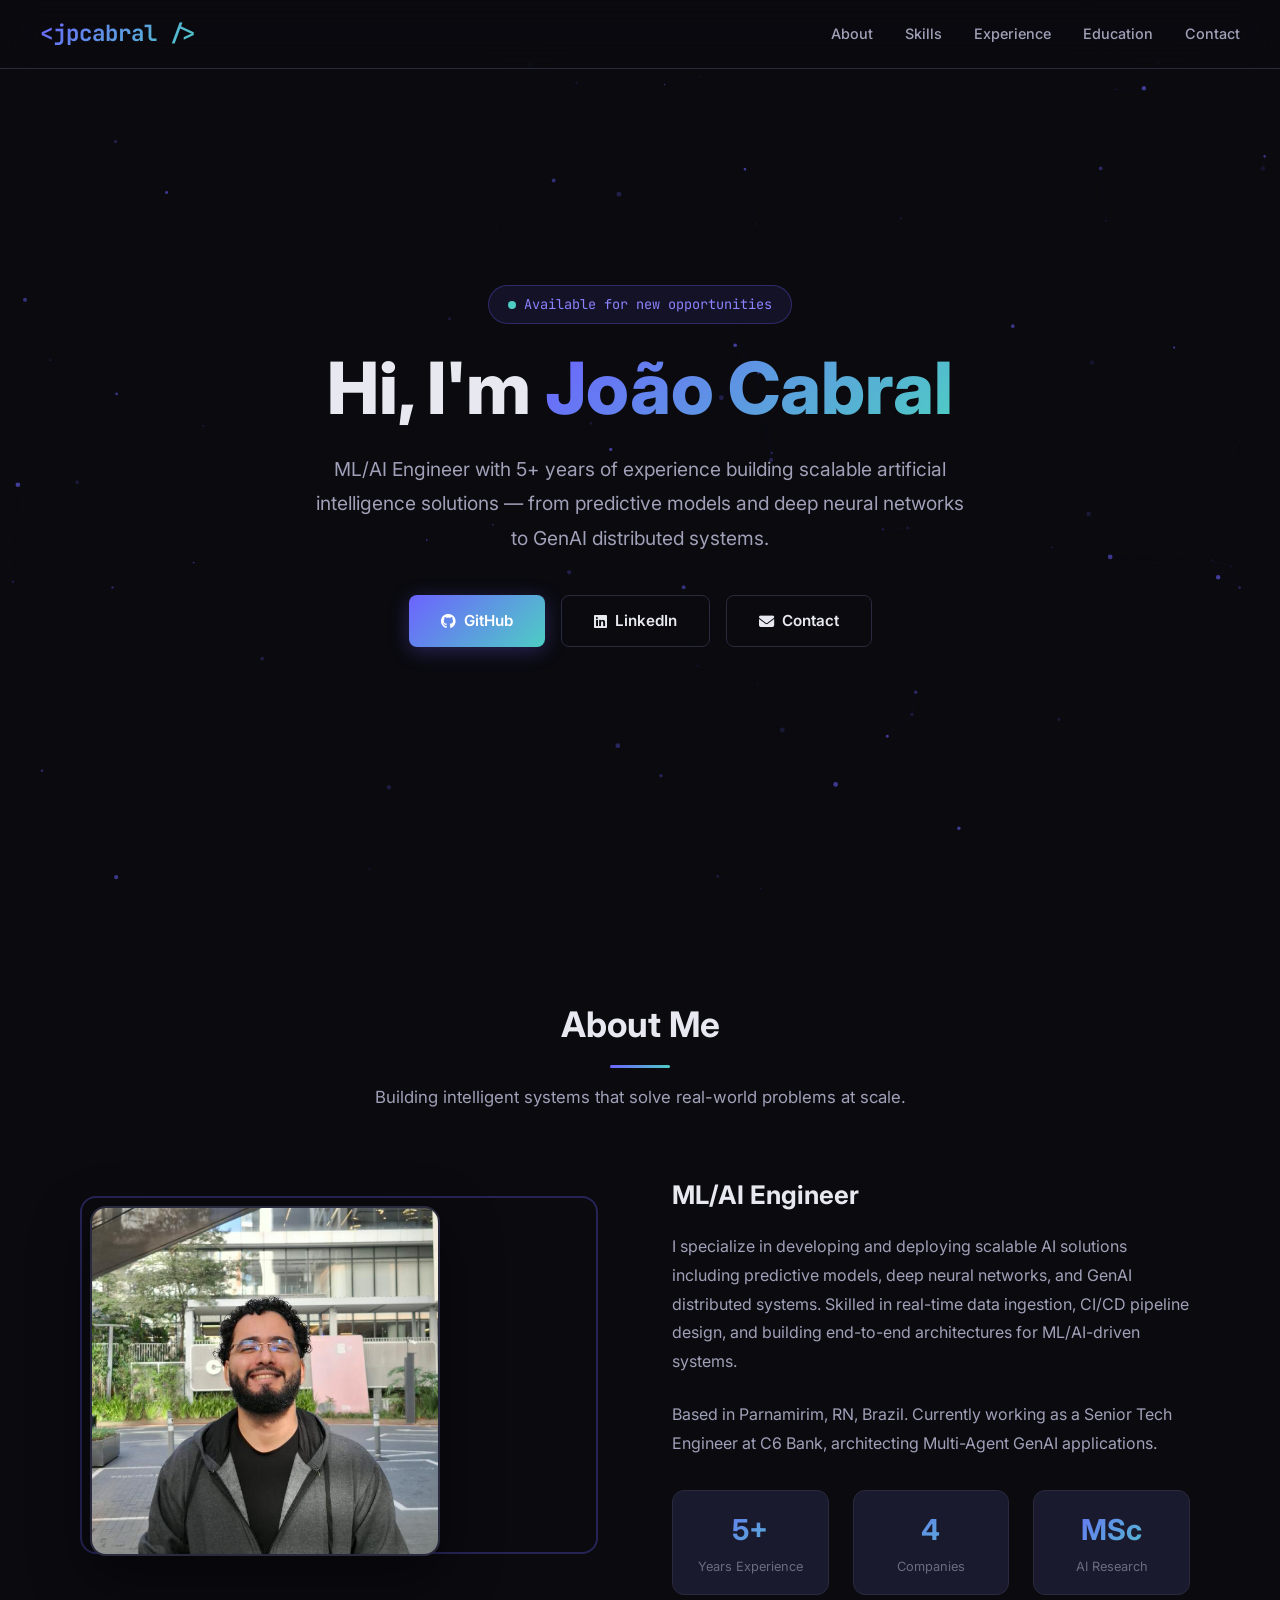
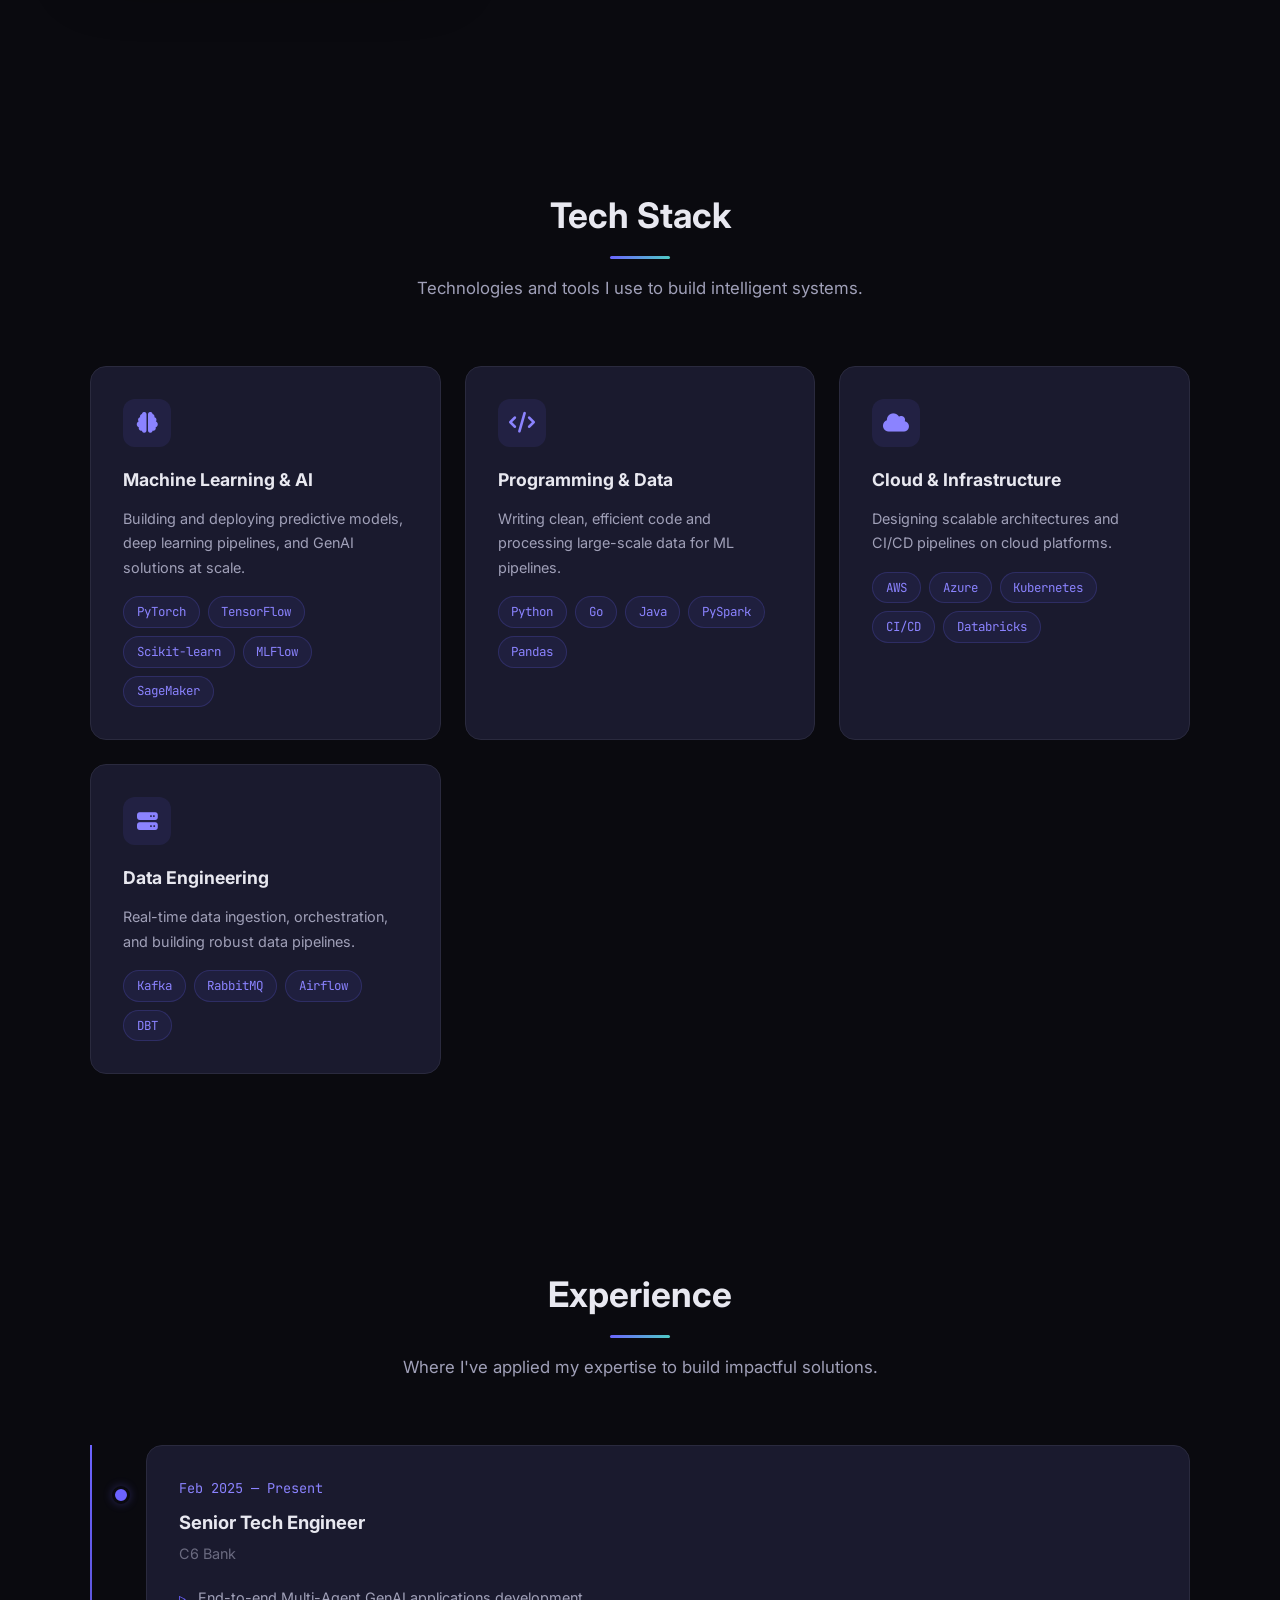
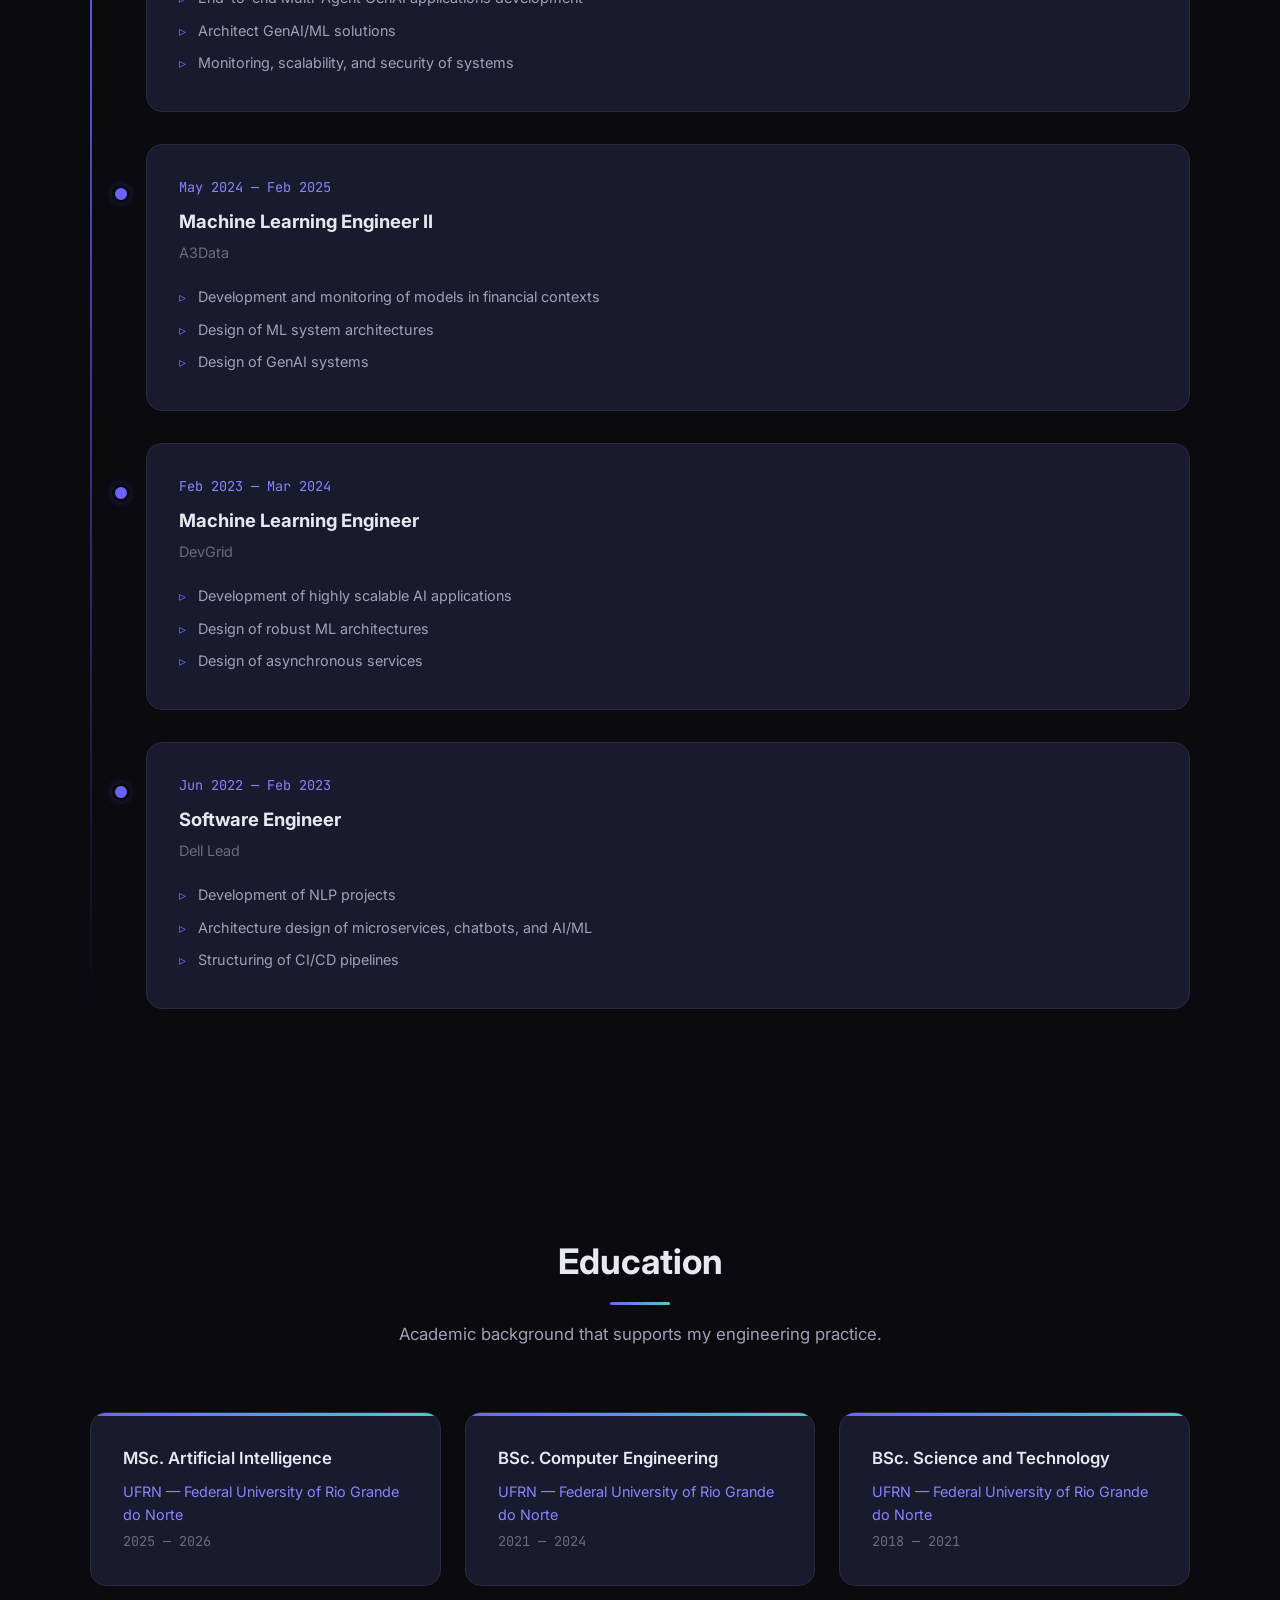
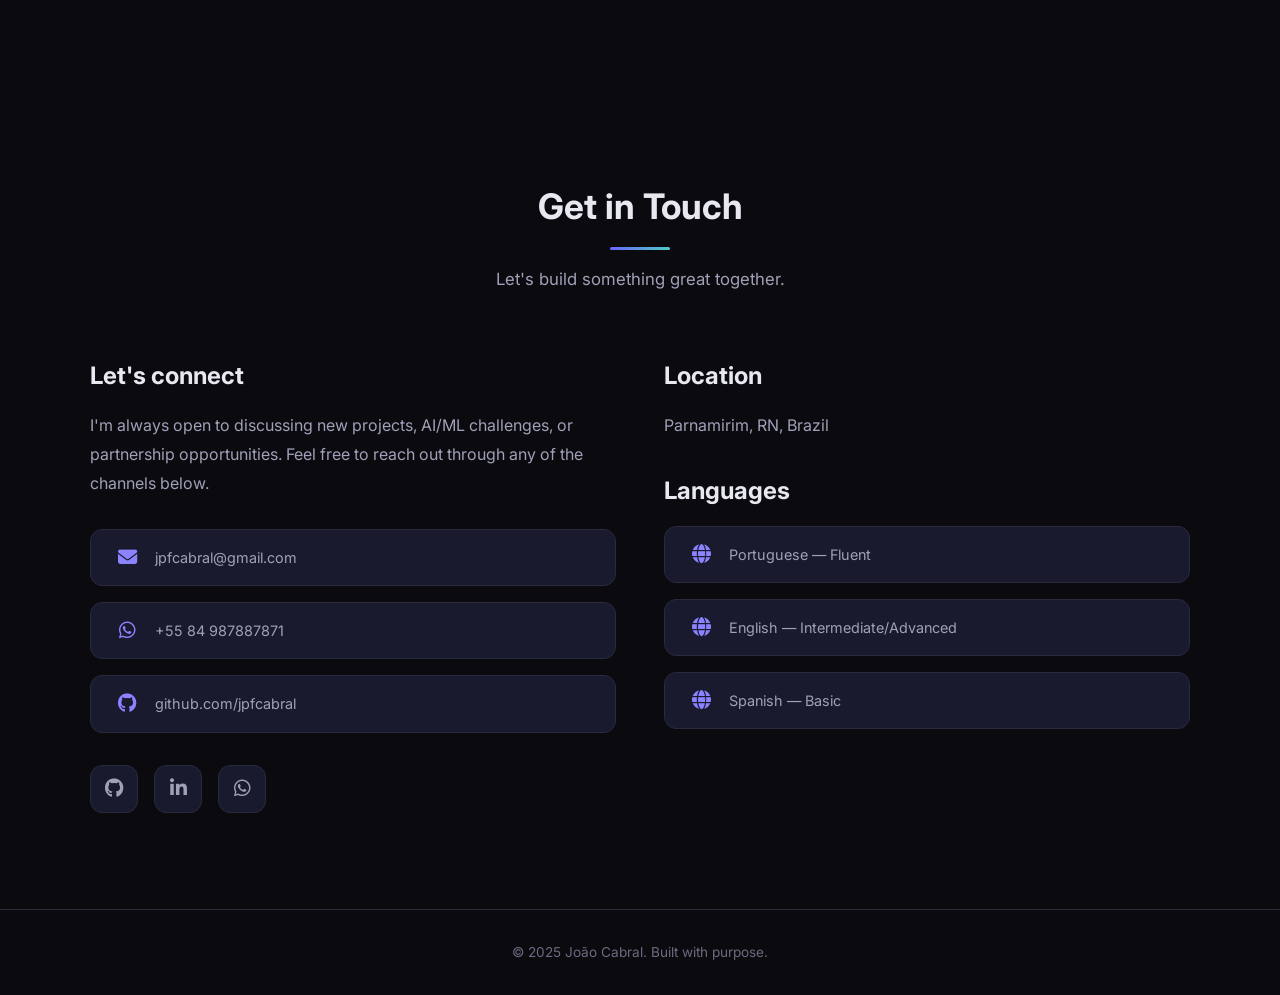
==== commit 5e936f0d: "update photo" ====
--- a/index.html
+++ b/index.html
@@ -910,7 +910,7 @@
                 </div>
                 <div class="timeline-item">
                     <div class="timeline-date">Feb 2023 — Mar 2024</div>
-                    <h4>ML Engineer</h4>
+                    <h4>Machine Learning Engineer</h4>
                     <div class="company">DevGrid</div>
                     <ul>
                         <li>Development of highly scalable AI applications</li>
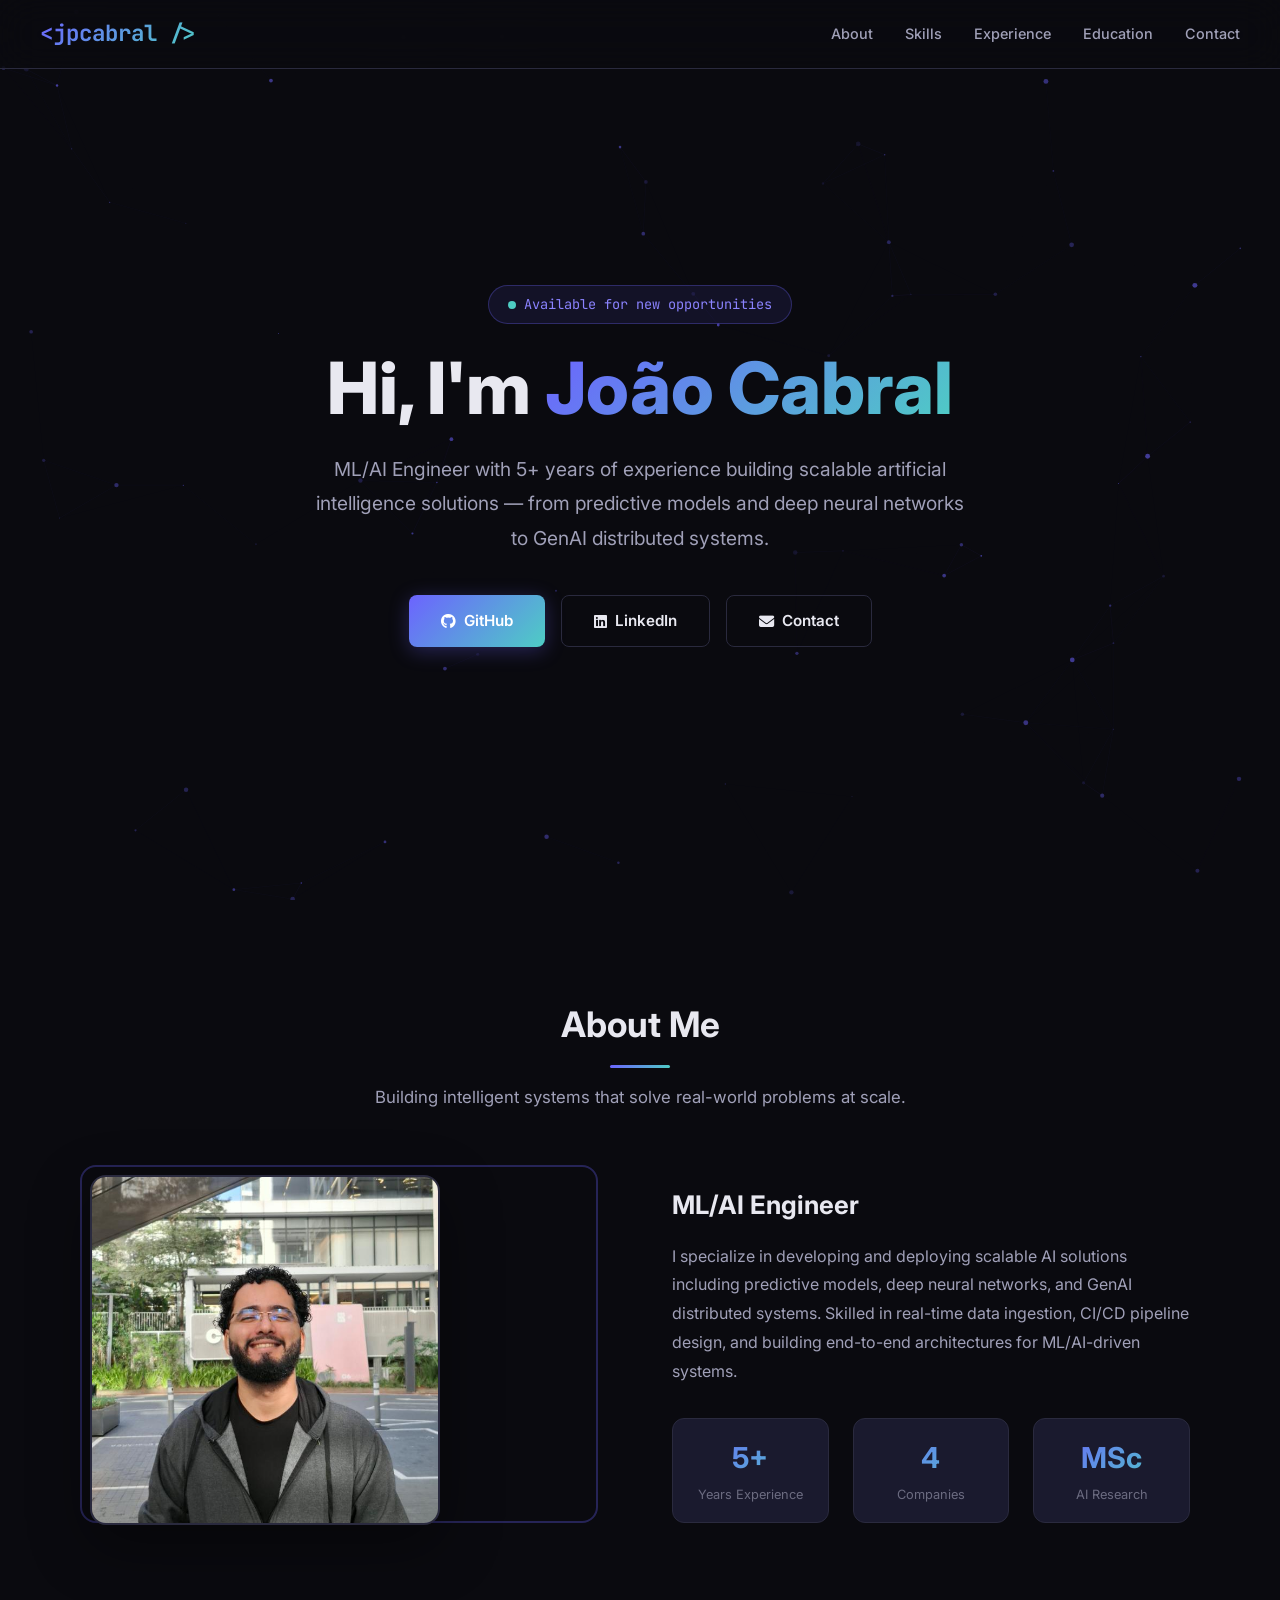
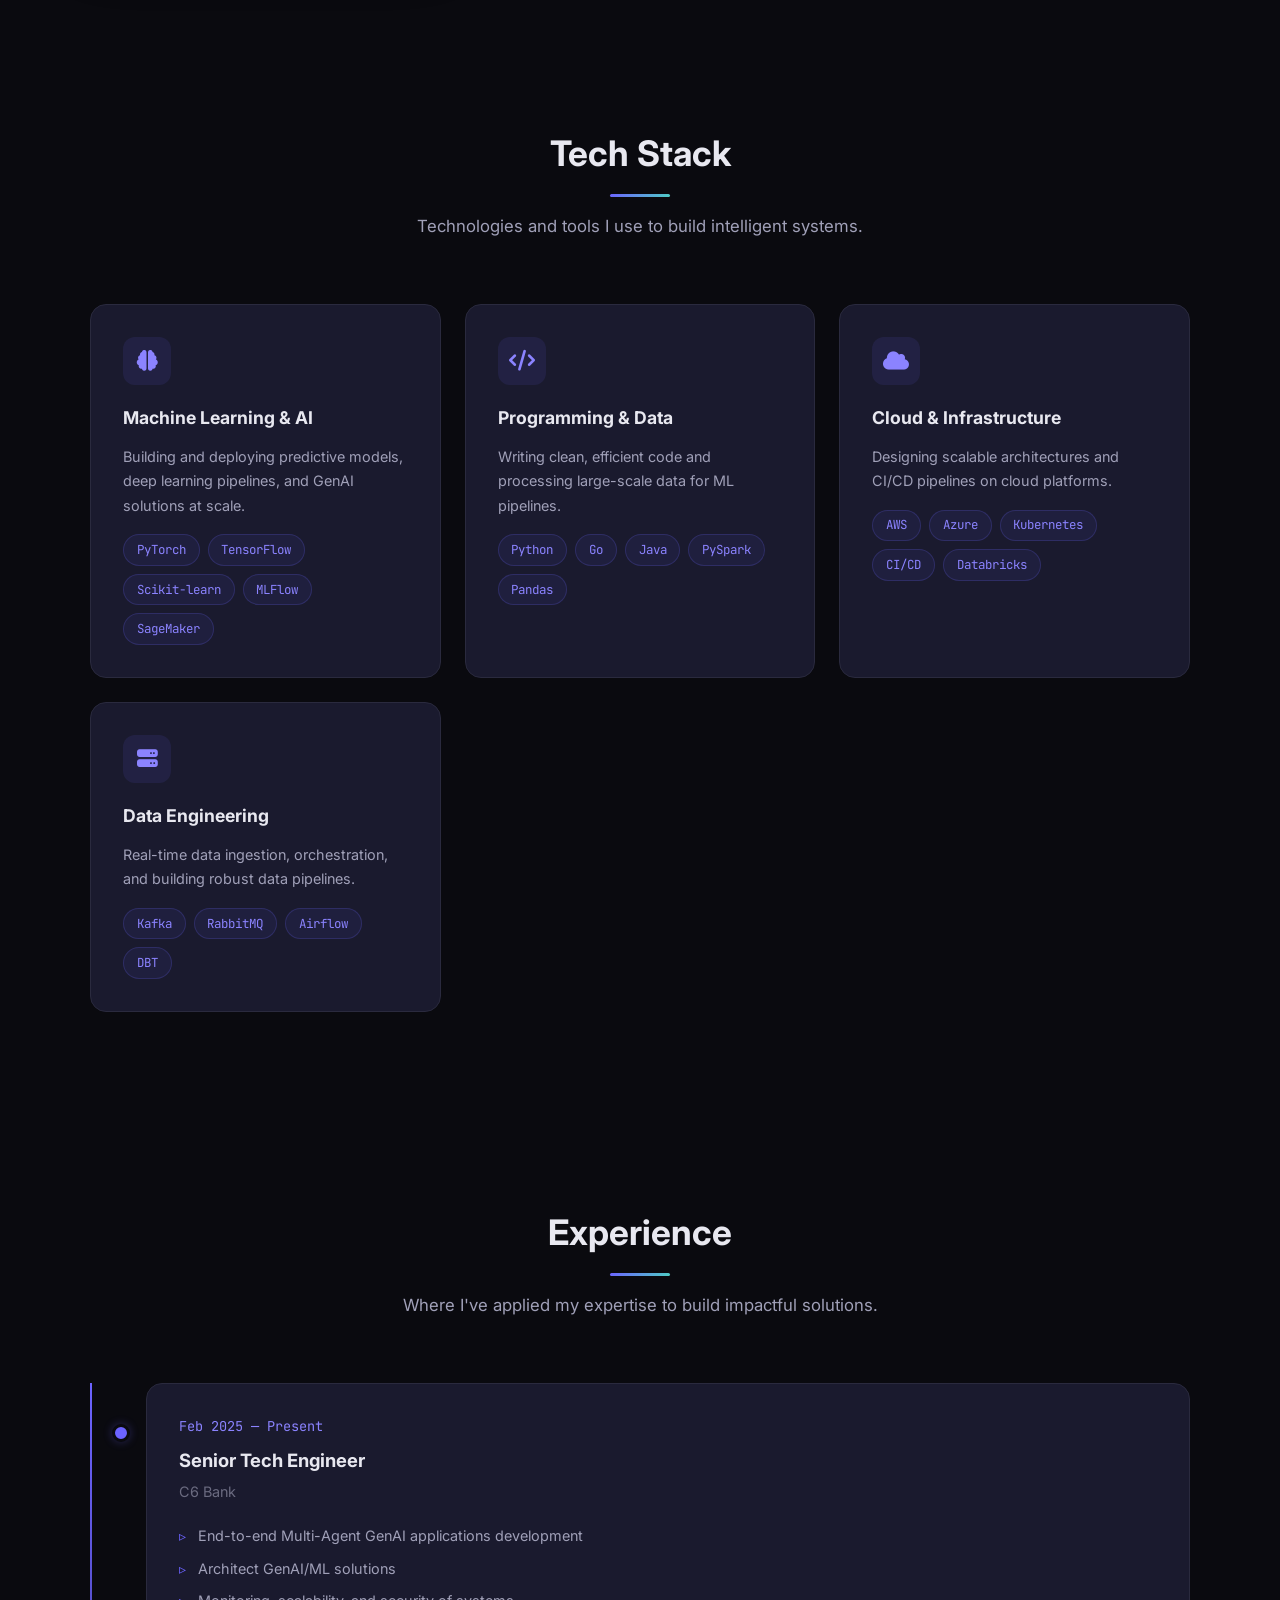
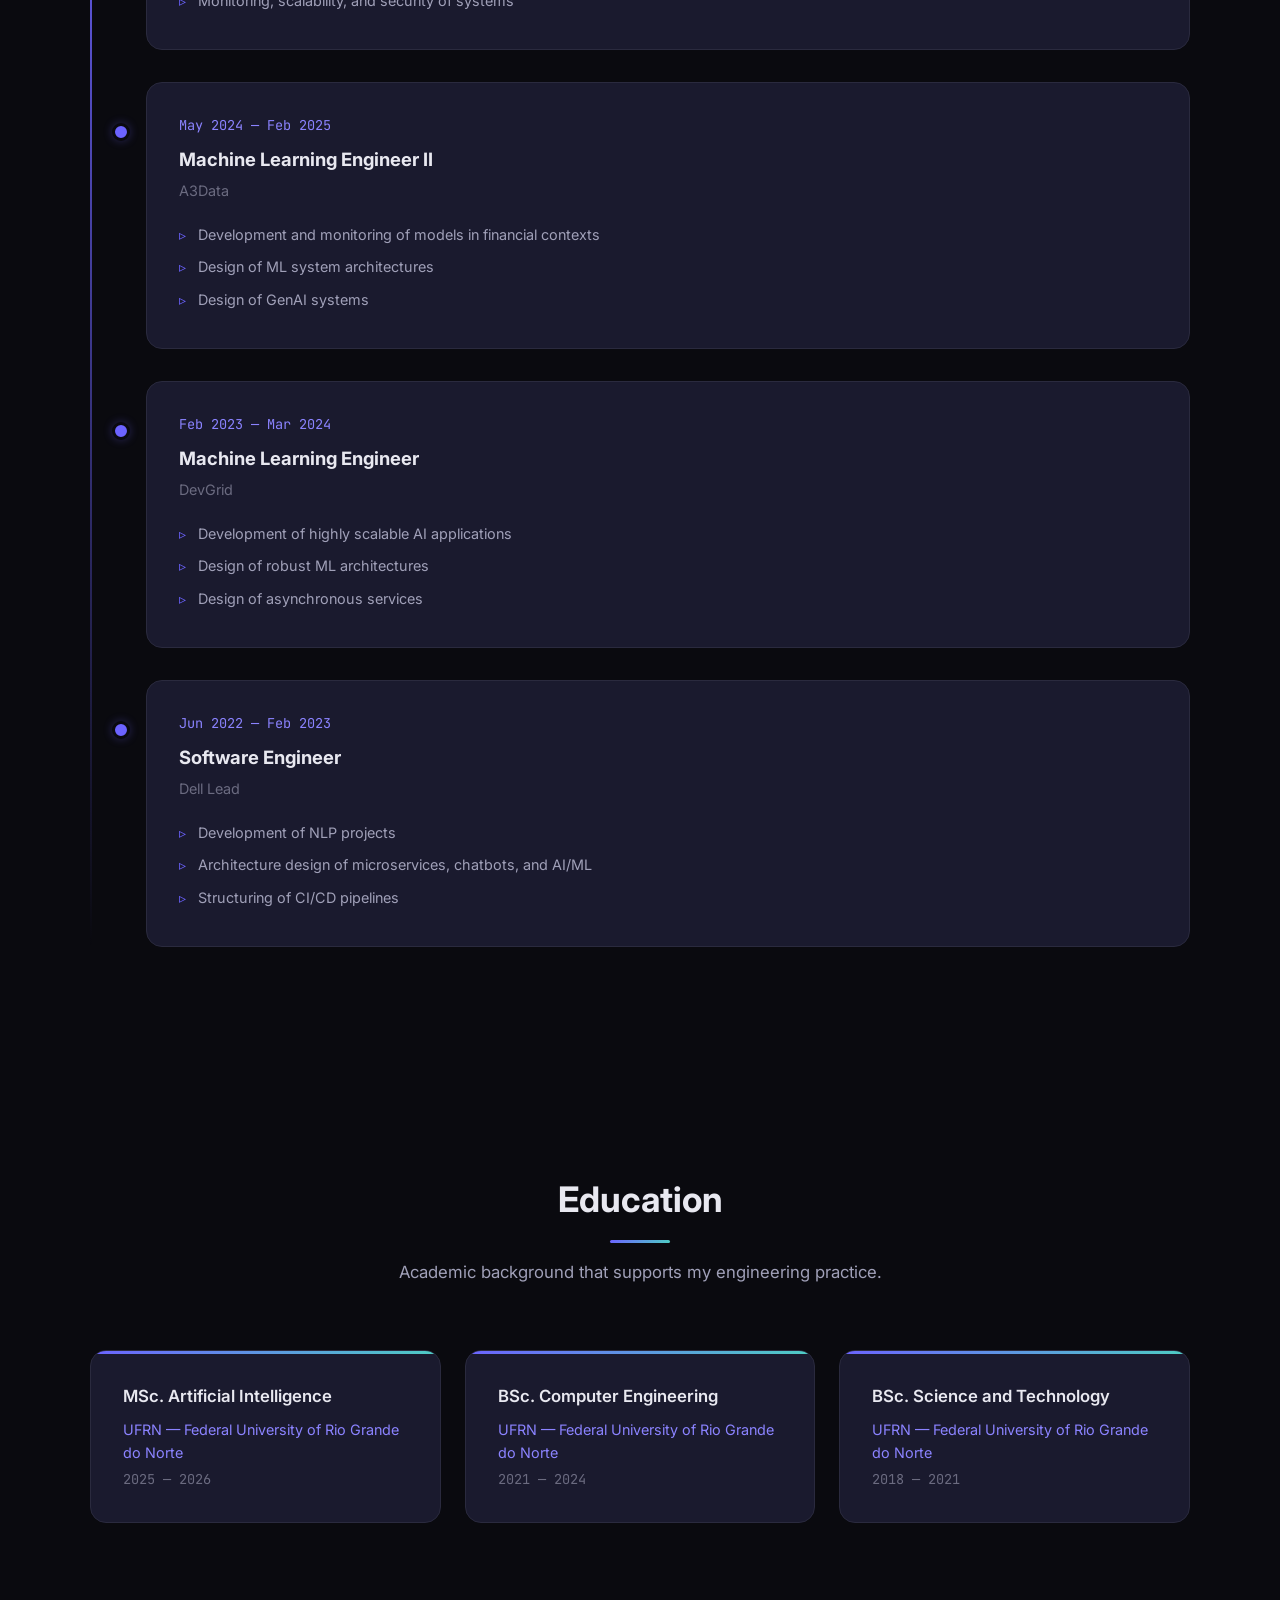
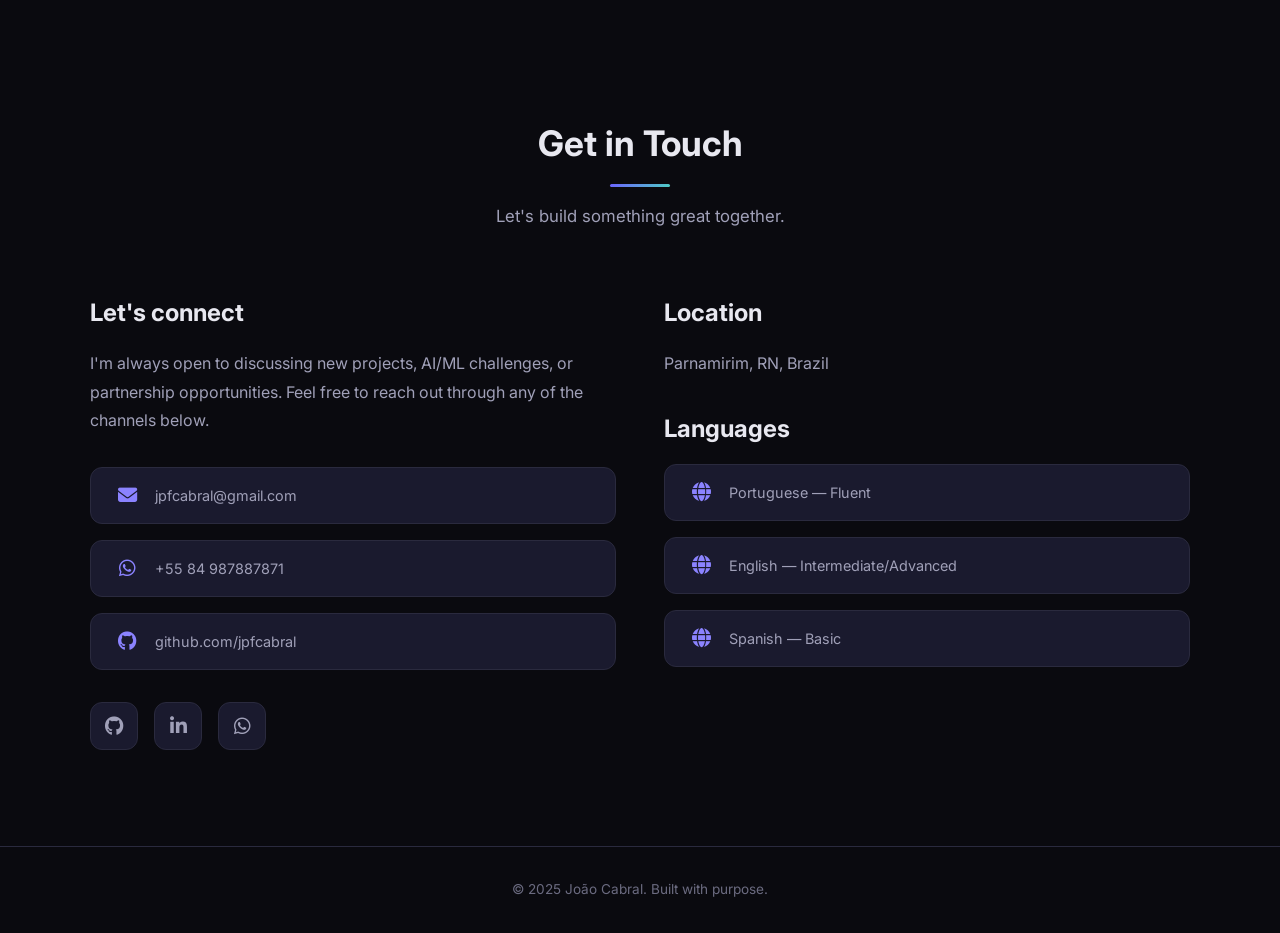
==== commit 9e5b8046: "update" ====
--- a/index.html
+++ b/index.html
@@ -799,7 +799,6 @@
                 <div class="about-text">
                     <h3>ML/AI Engineer</h3>
                     <p>I specialize in developing and deploying scalable AI solutions including predictive models, deep neural networks, and GenAI distributed systems. Skilled in real-time data ingestion, CI/CD pipeline design, and building end-to-end architectures for ML/AI-driven systems.</p>
-                    <p>Based in Parnamirim, RN, Brazil. Currently working as a Senior Tech Engineer at C6 Bank, architecting Multi-Agent GenAI applications.</p>
                     <div class="about-stats">
                         <div class="stat-item">
                             <div class="stat-number">5+</div>
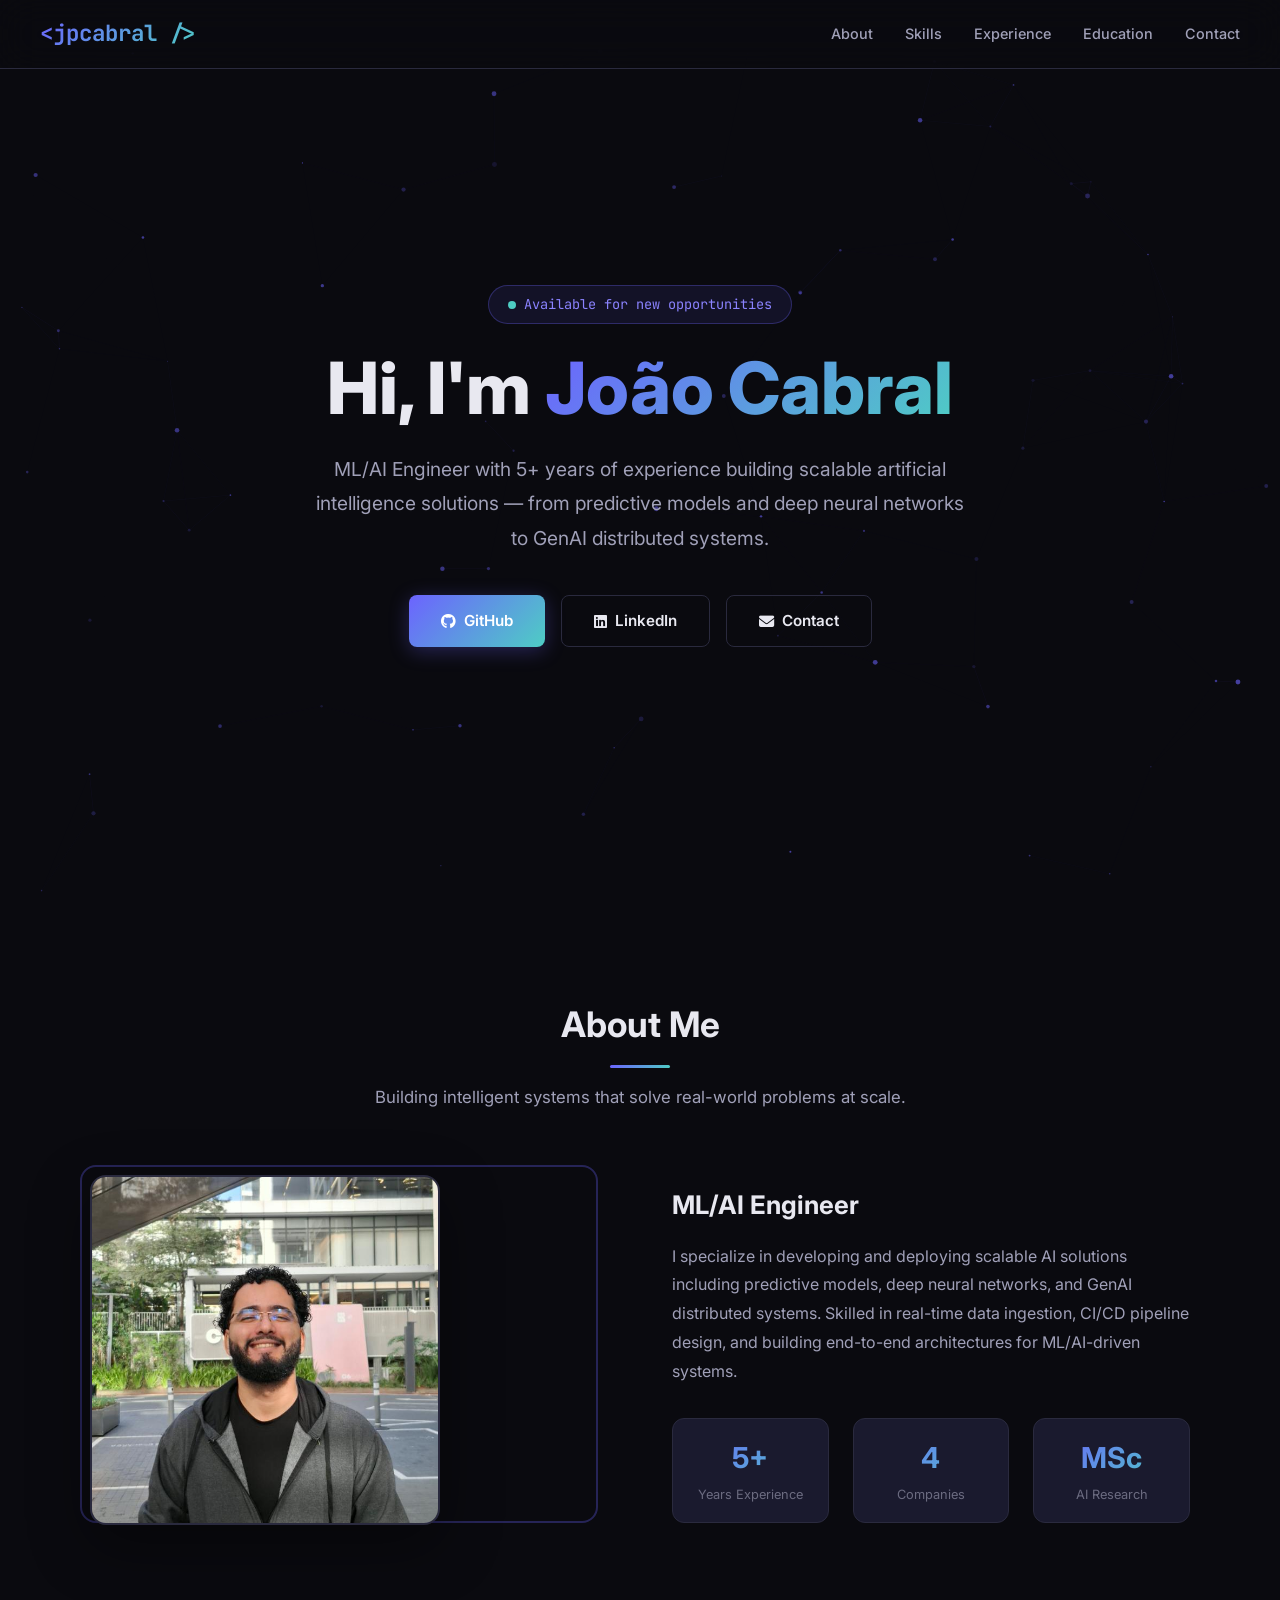
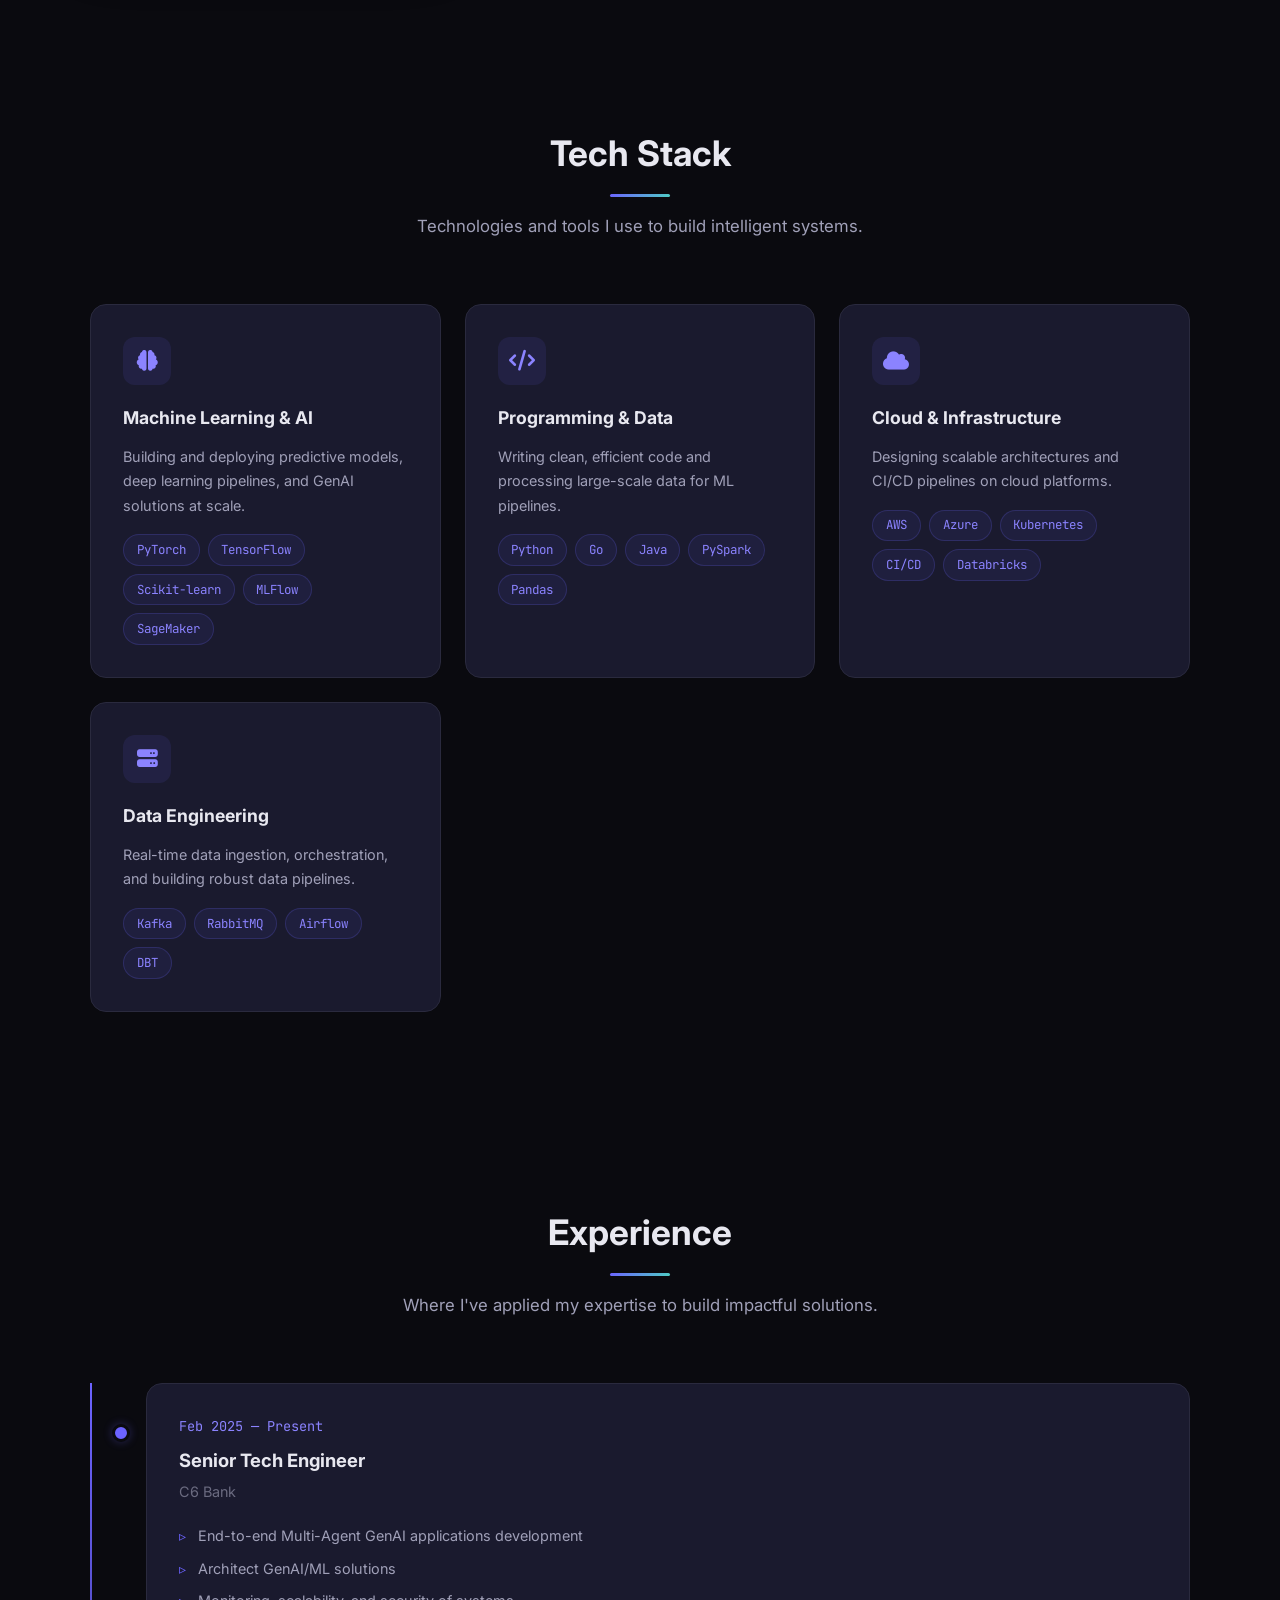
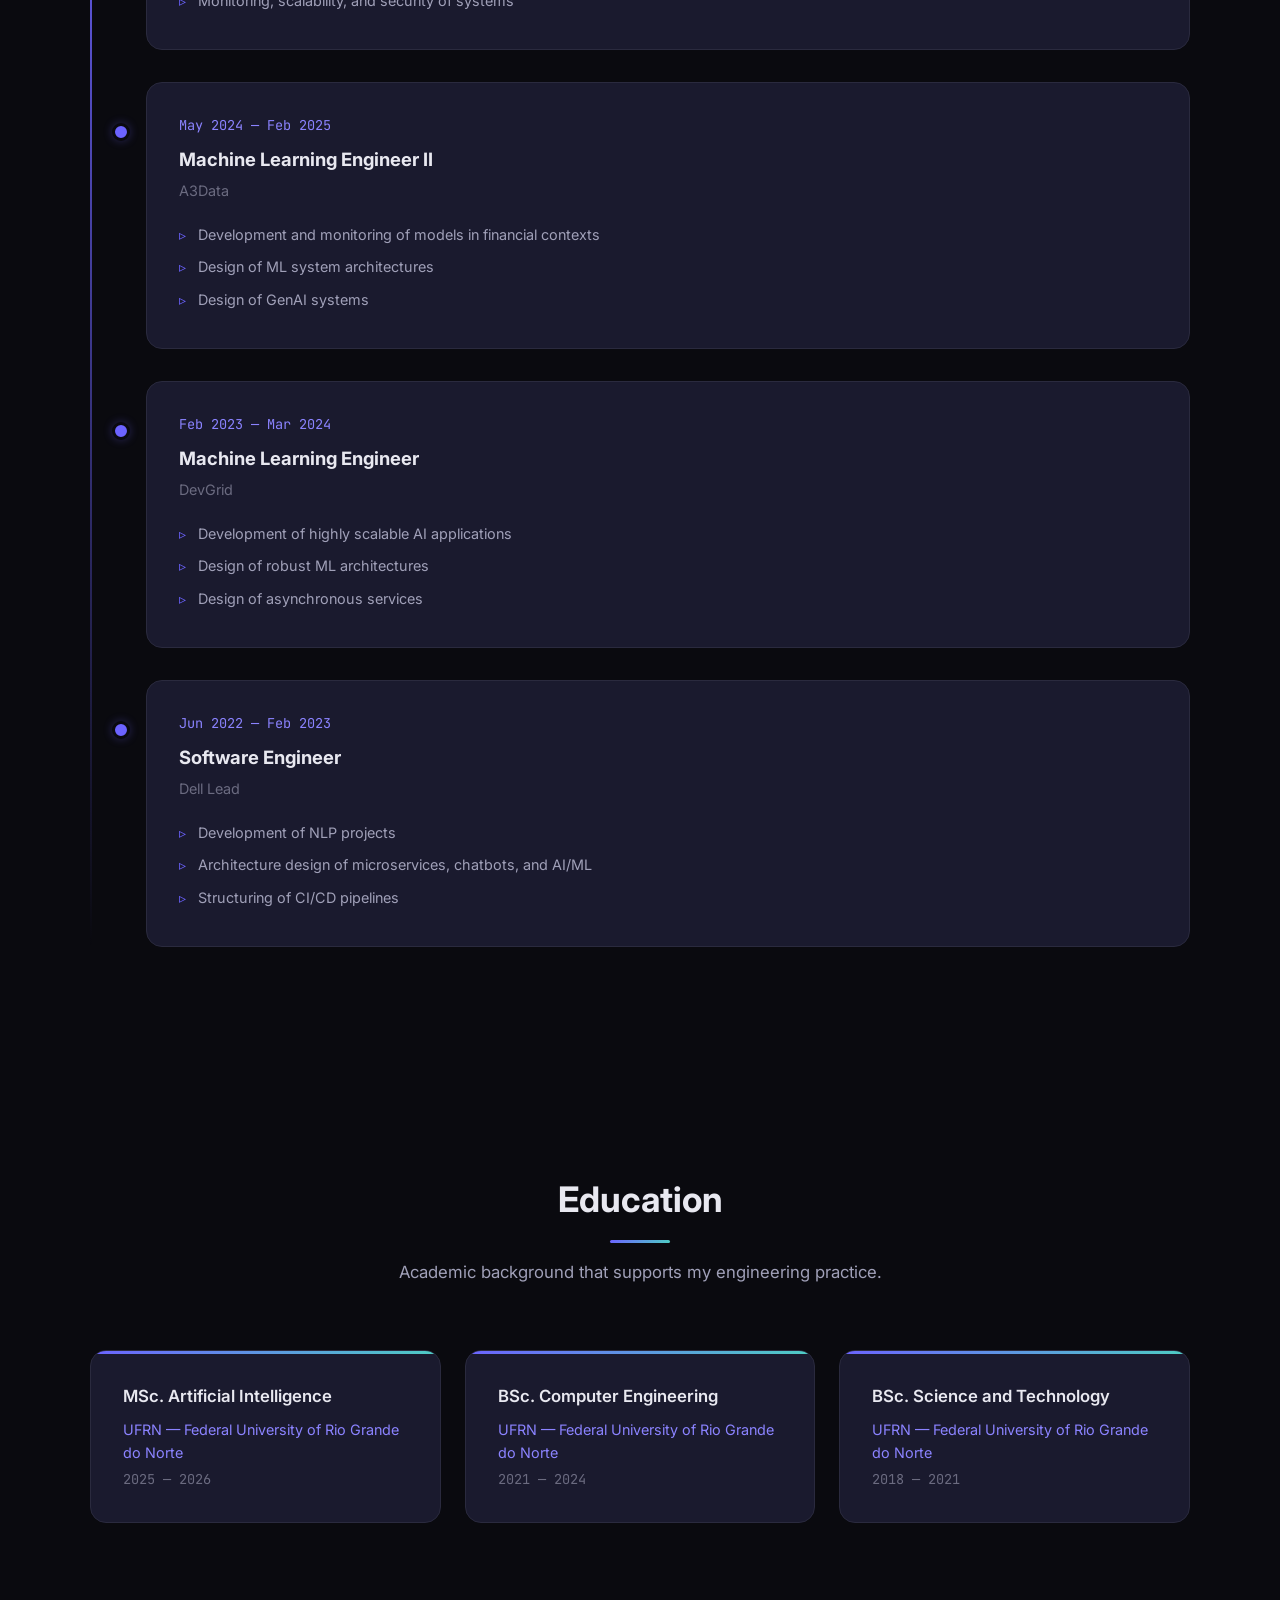
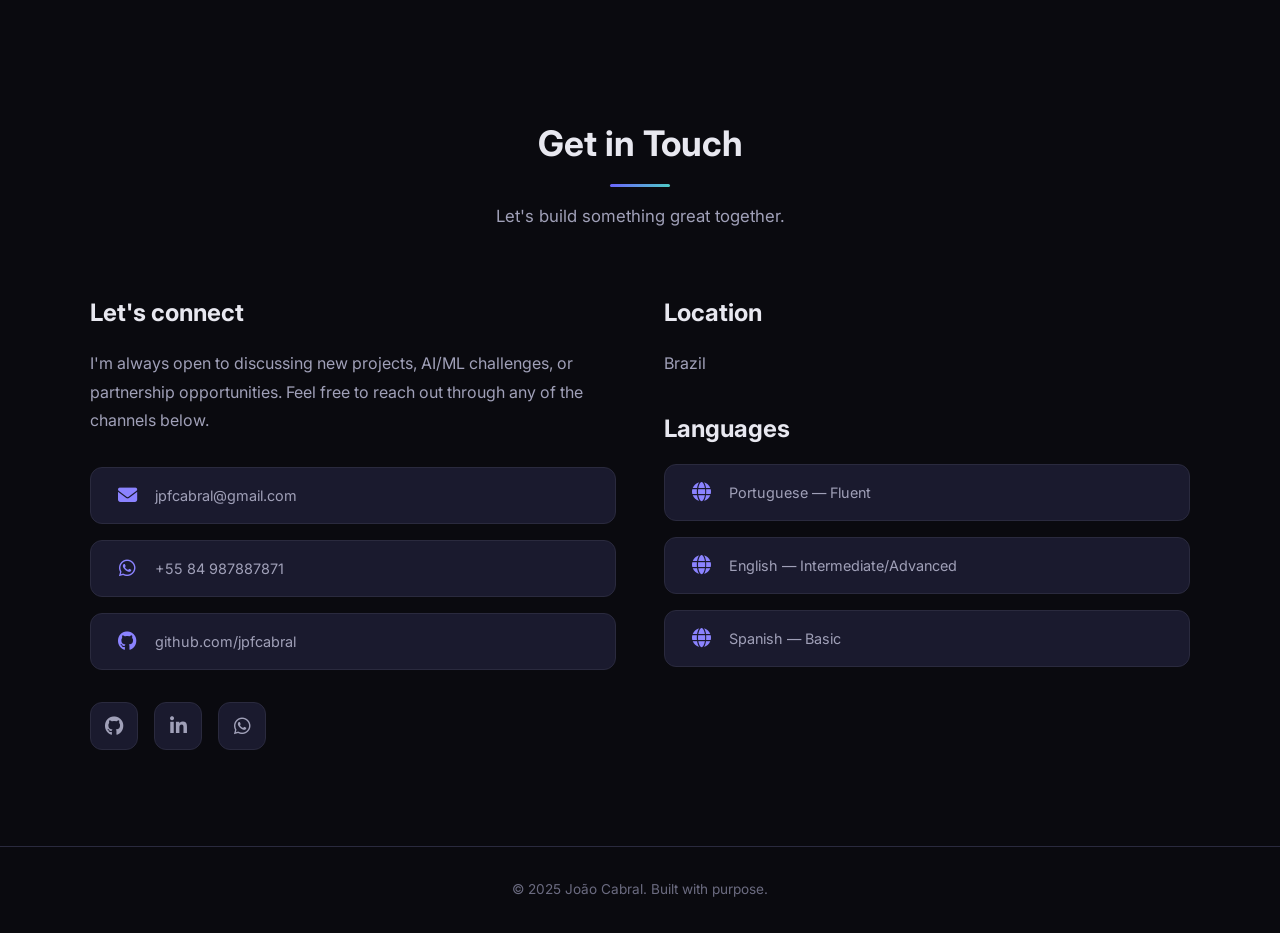
==== commit 6d1fd4ae: "remove location" ====
--- a/index.html
+++ b/index.html
@@ -999,7 +999,7 @@
                 </div>
                 <div class="contact-info">
                     <h3>Location</h3>
-                    <p>Parnamirim, RN, Brazil</p>
+                    <p>Brazil</p>
                     <h3 style="margin-top: 1.5rem;">Languages</h3>
                     <div class="contact-links" style="margin-top: 1rem;">
                         <div class="contact-link" style="cursor: default;">
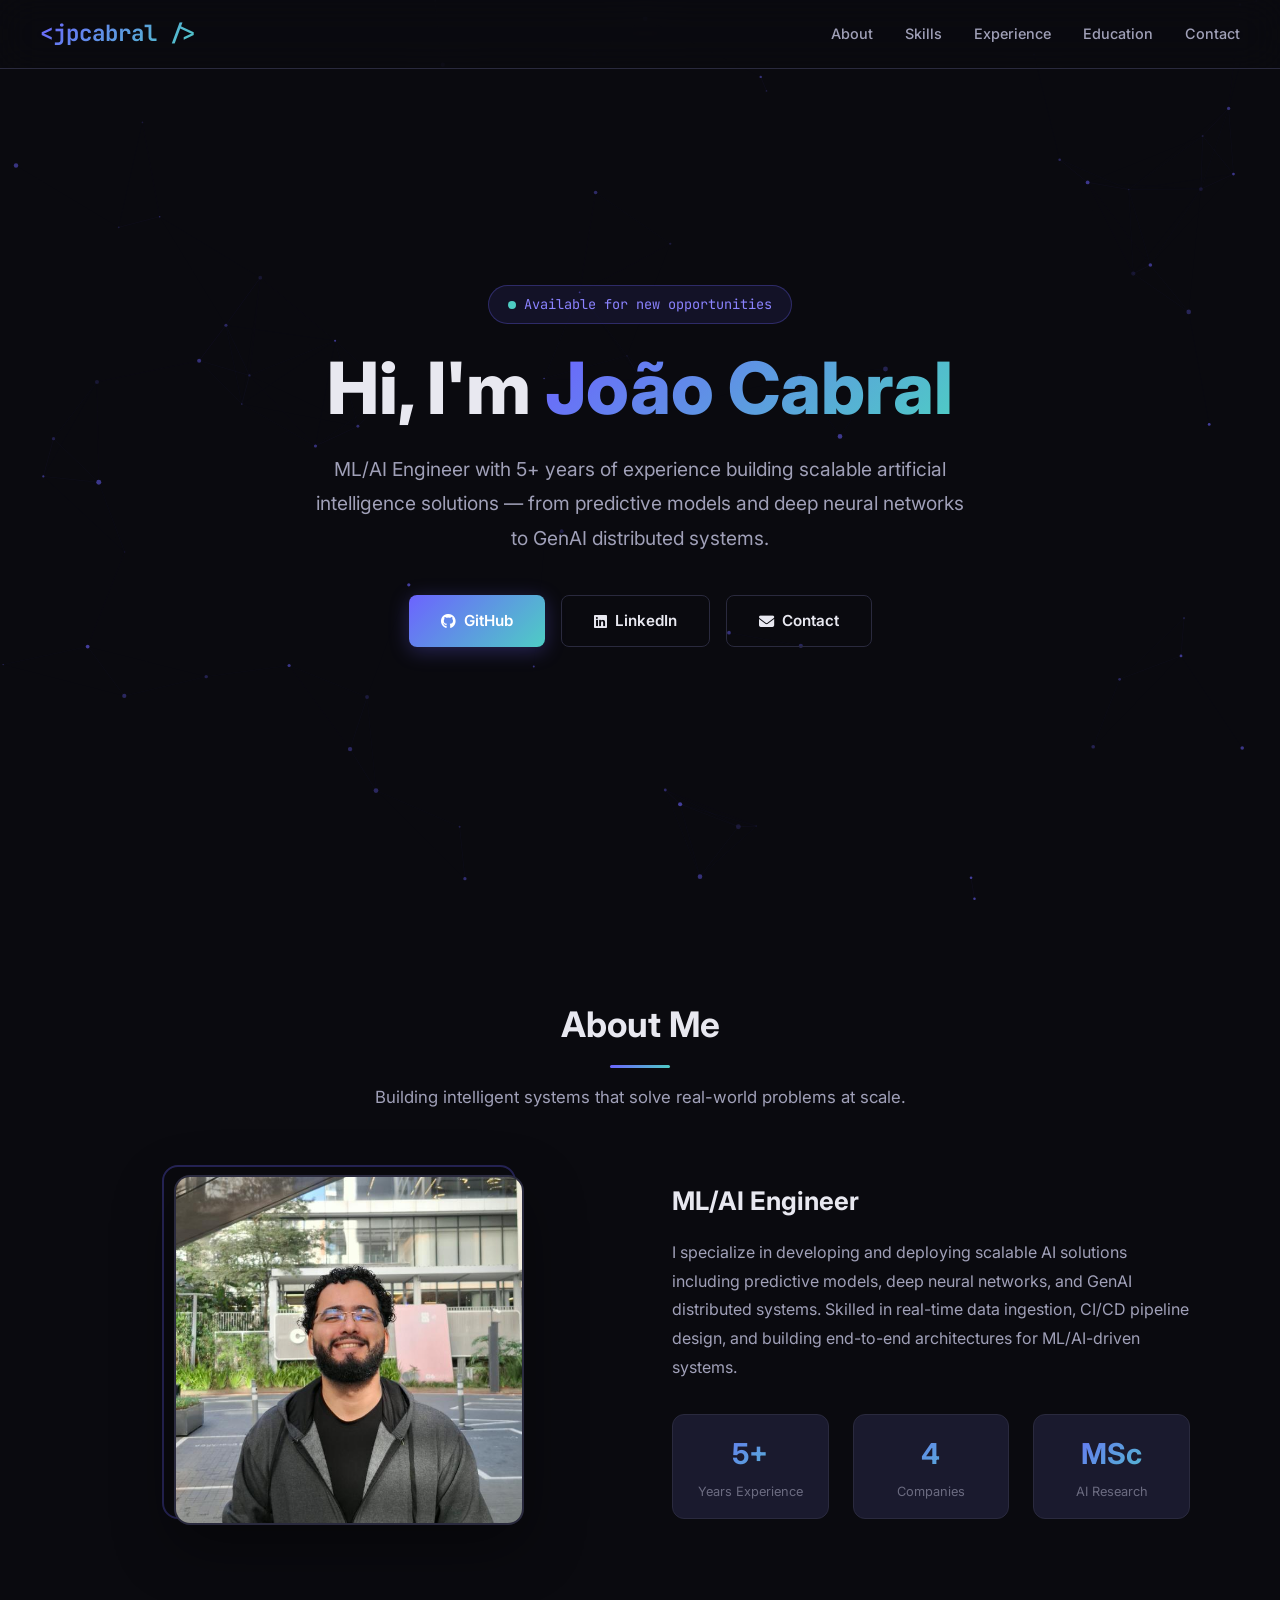
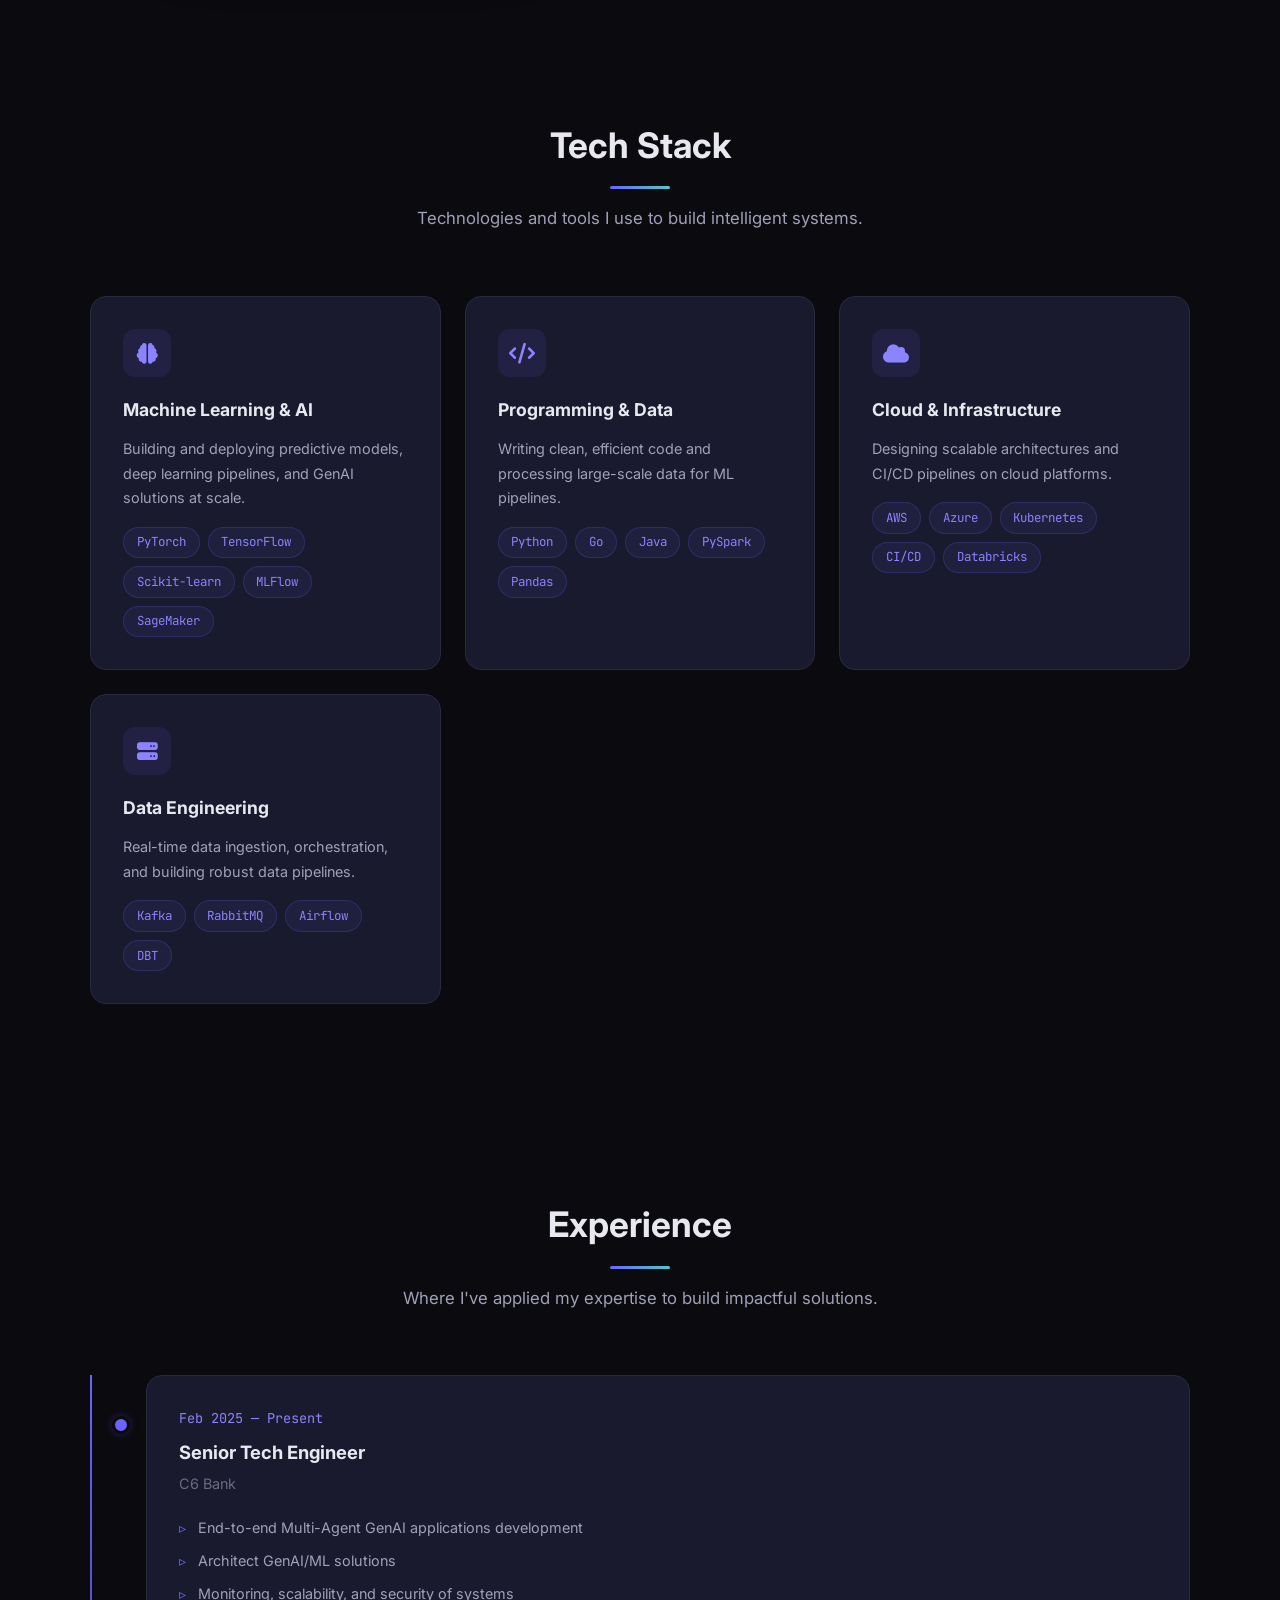
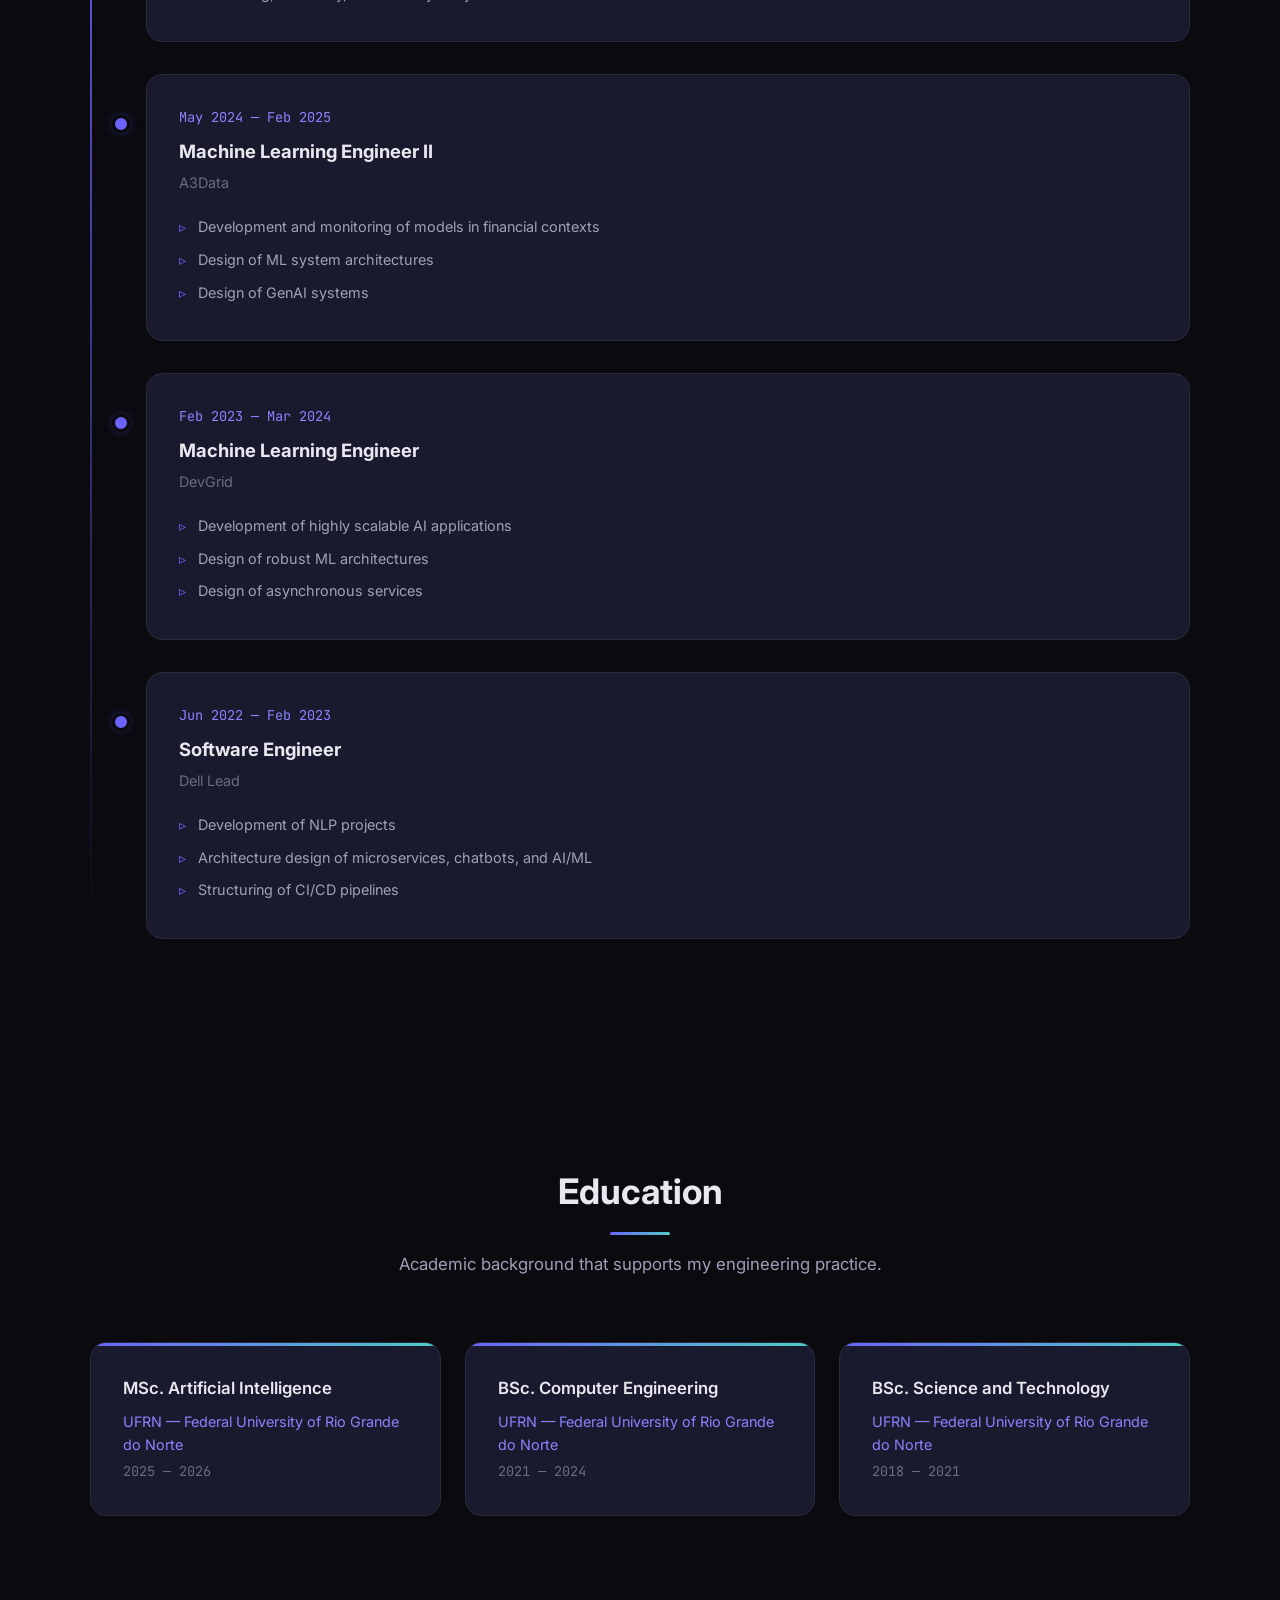
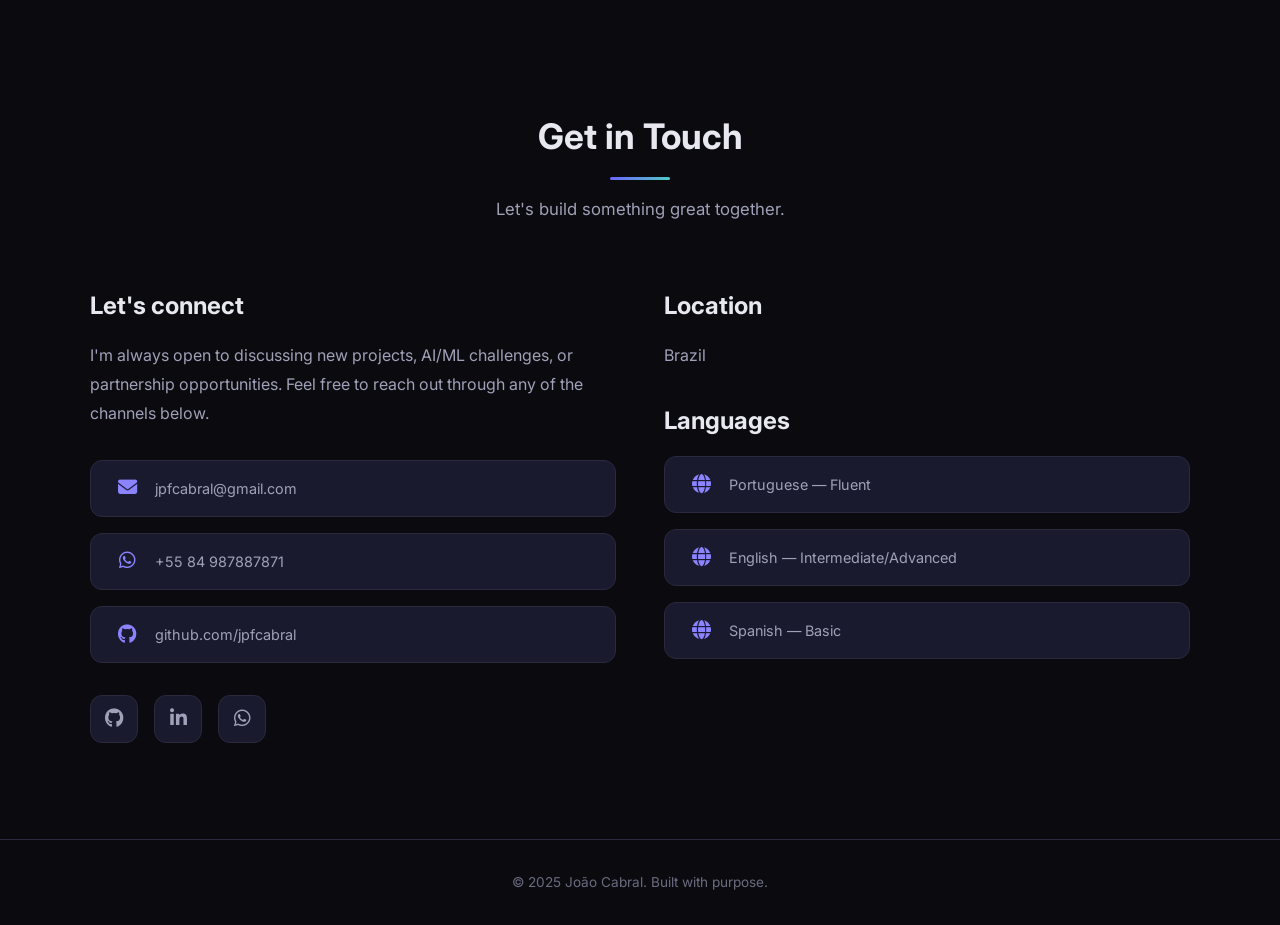
==== commit 06843a07: "centralize photo" ====
--- a/index.html
+++ b/index.html
@@ -291,6 +291,9 @@
 
         .about-image {
             position: relative;
+            display: flex;
+            justify-content: center;
+            align-items: center;
         }
 
         .about-image img {
@@ -299,19 +302,23 @@
             border-radius: 16px;
             border: 2px solid var(--border);
             box-shadow: 0 20px 60px rgba(0, 0, 0, 0.4);
+            position: relative;
+            z-index: 1;
         }
 
         .about-image::before {
             content: '';
             position: absolute;
             top: -10px;
-            left: -10px;
-            right: 10px;
-            bottom: 10px;
+            left: 50%;
+            transform: translateX(calc(-50% - 10px));
+            width: 100%;
+            max-width: 350px;
+            height: calc(100% - 0px);
             border: 2px solid var(--accent);
             border-radius: 16px;
             opacity: 0.3;
-            z-index: -1;
+            z-index: 0;
         }
 
         .about-text h3 {
